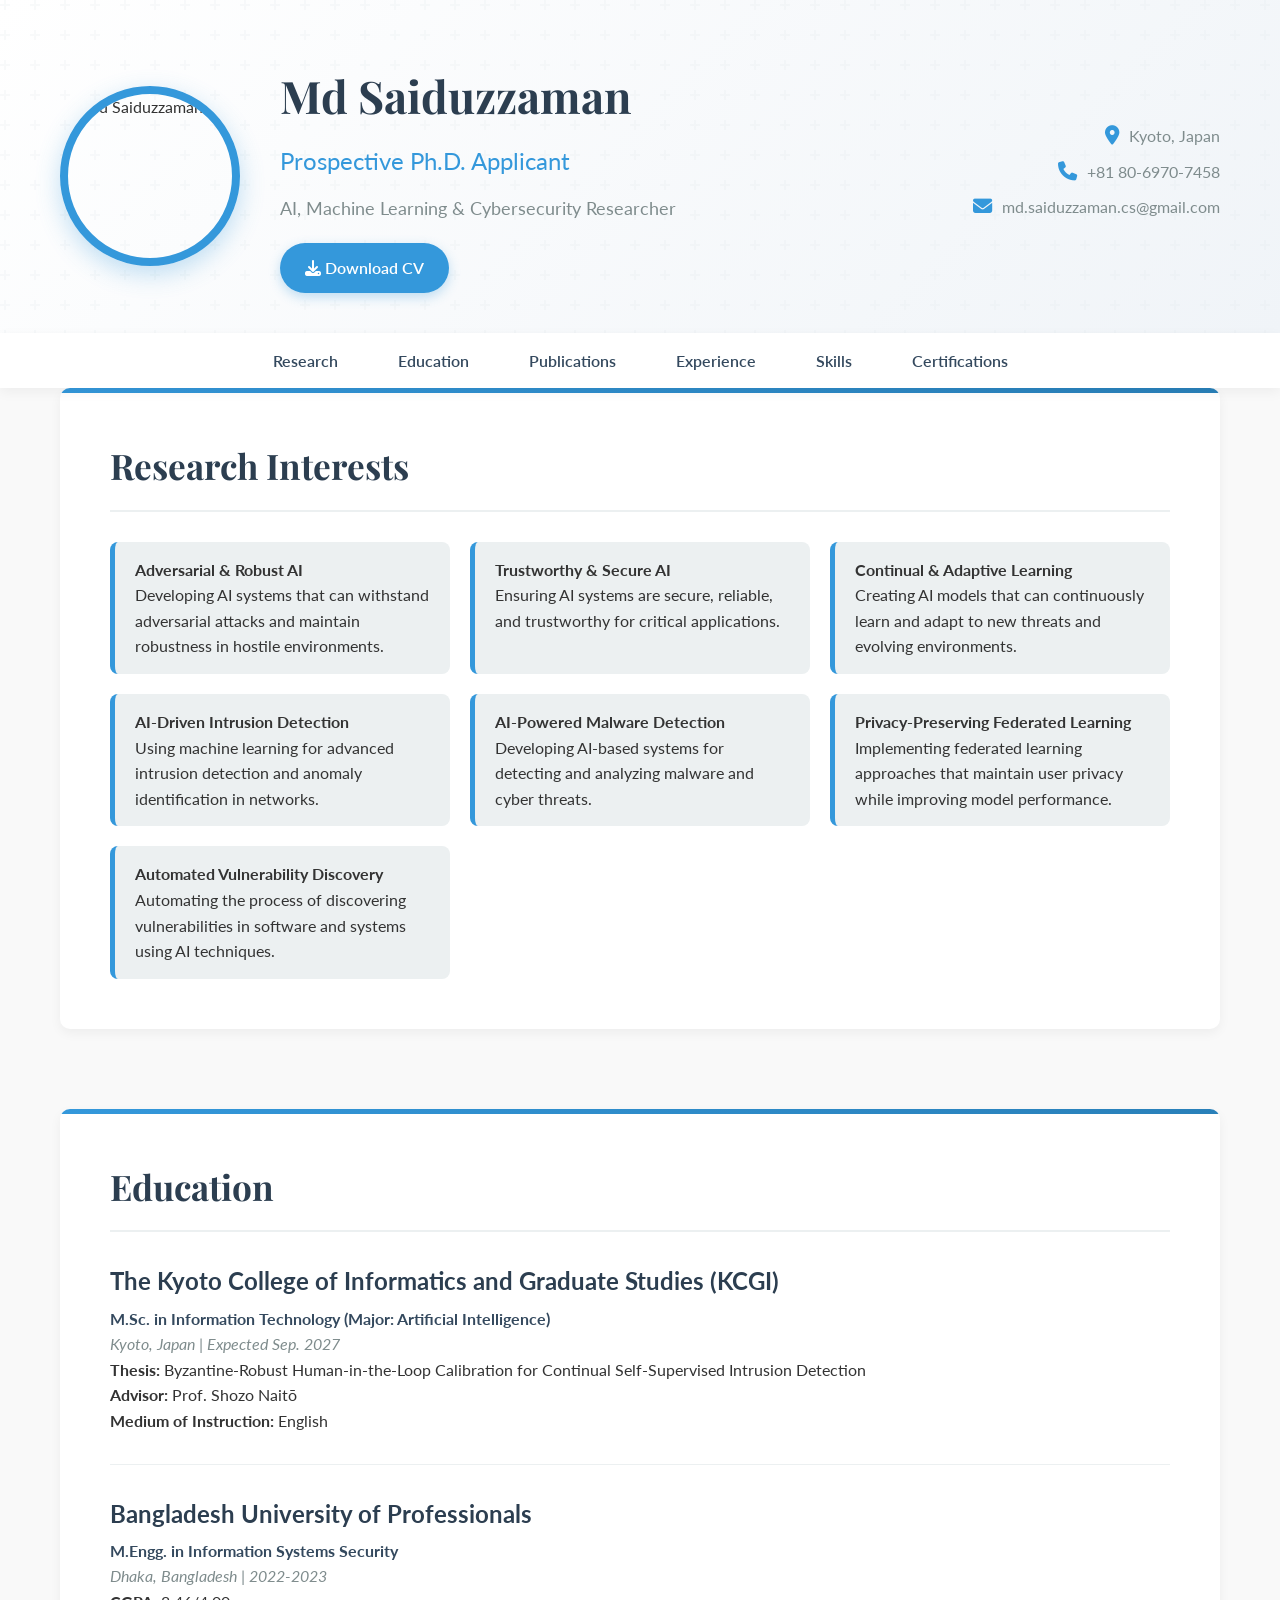
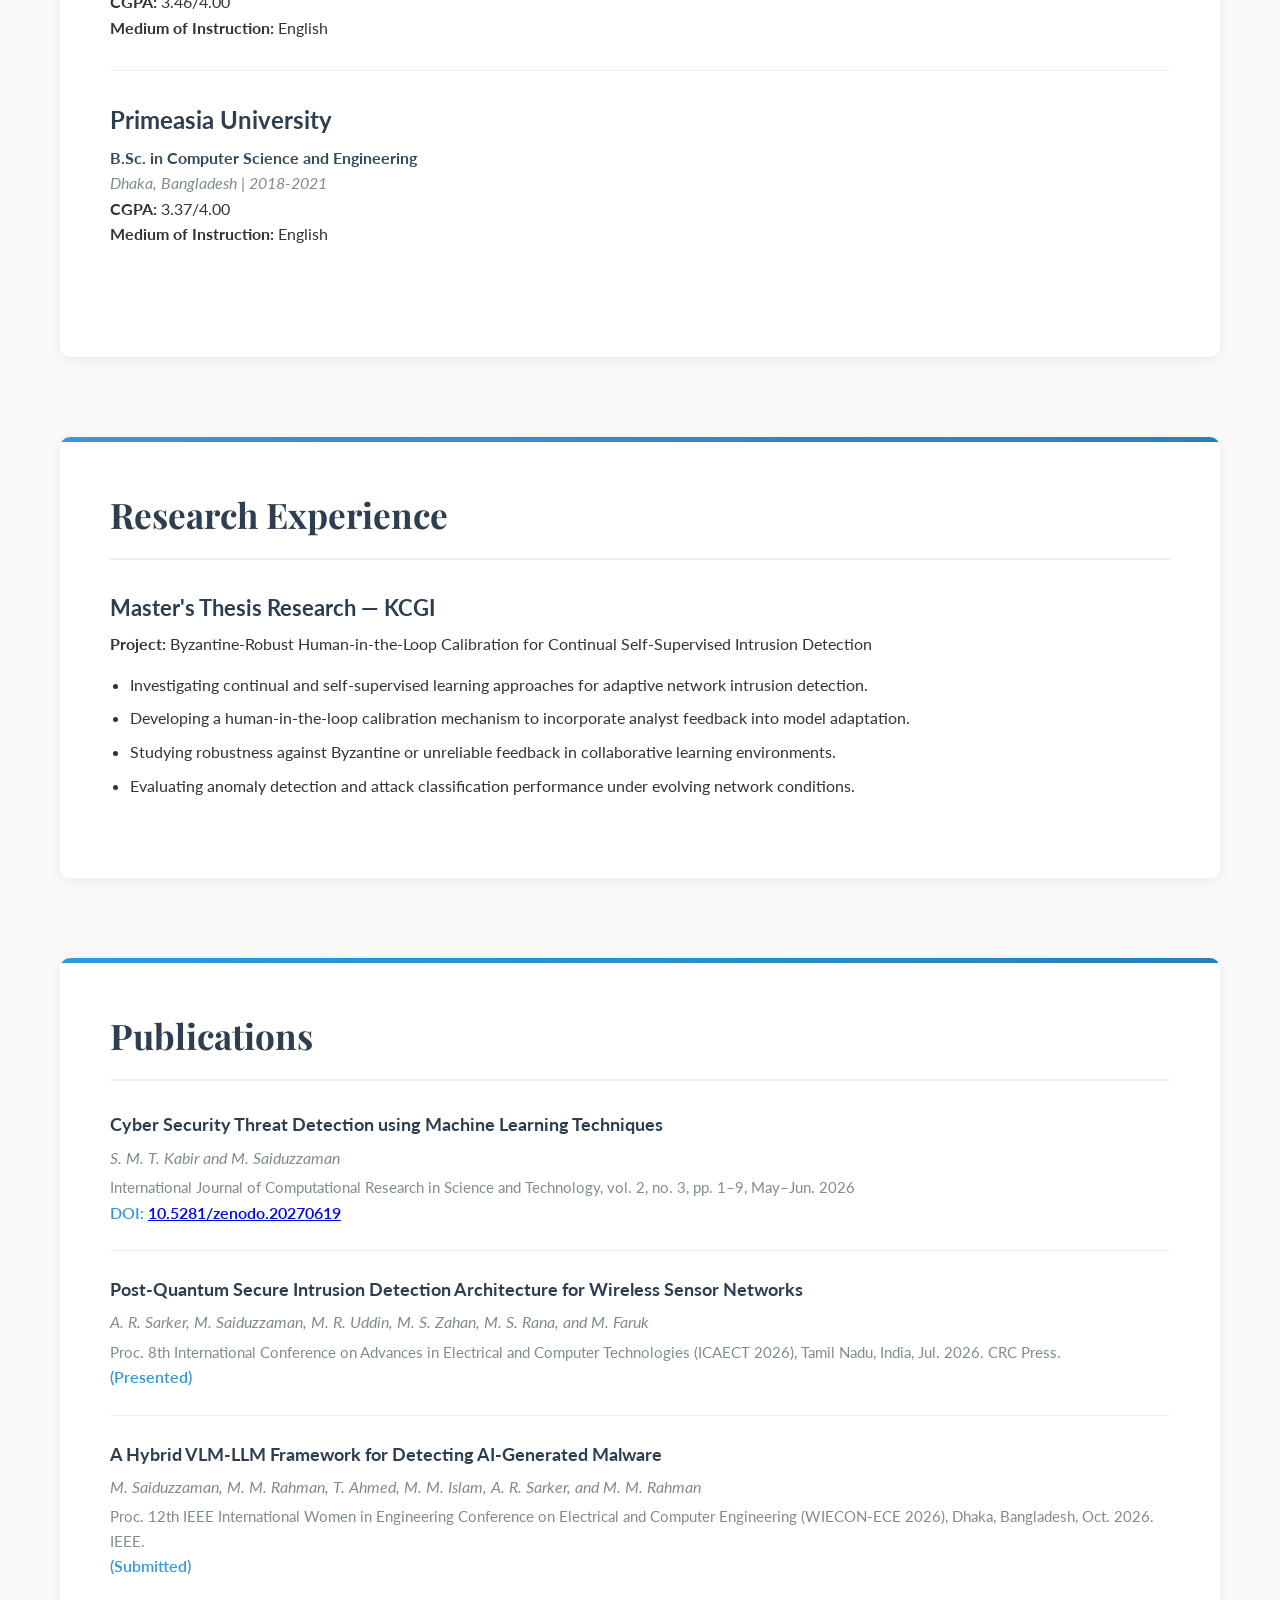
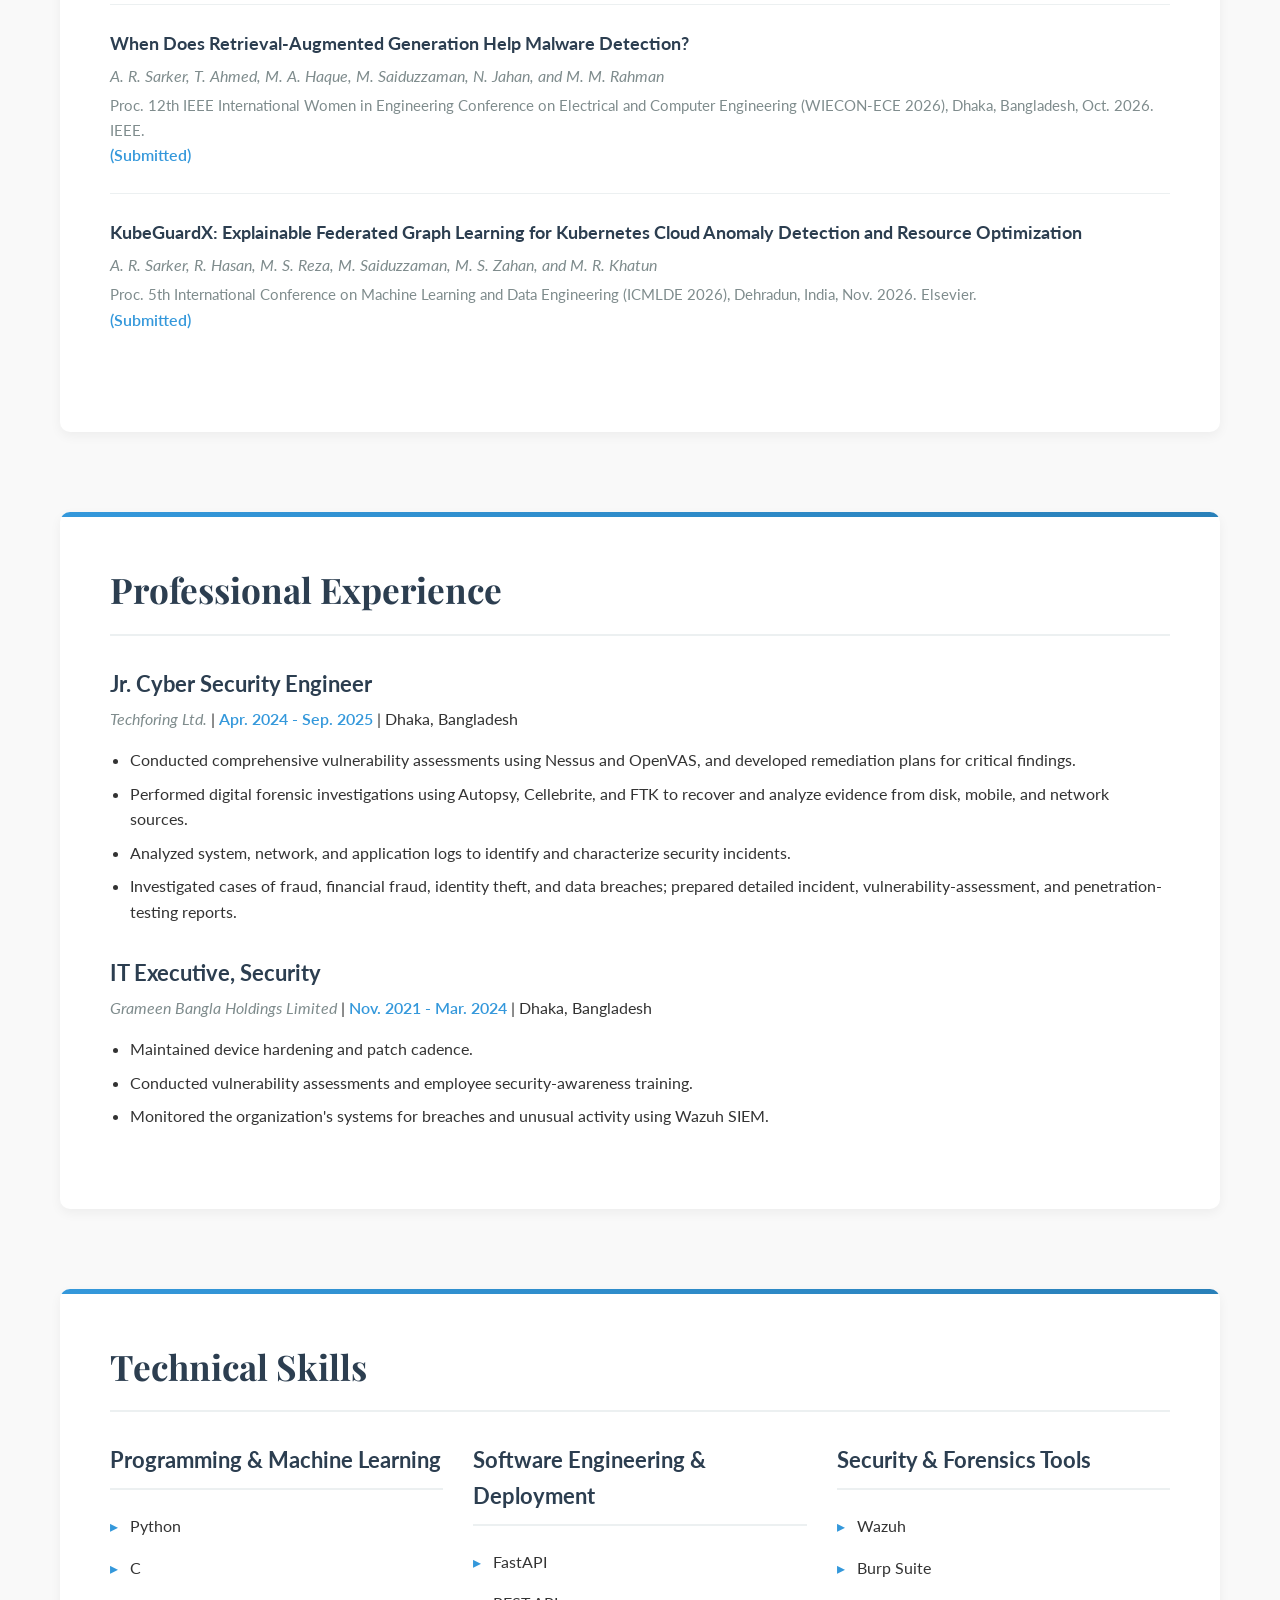
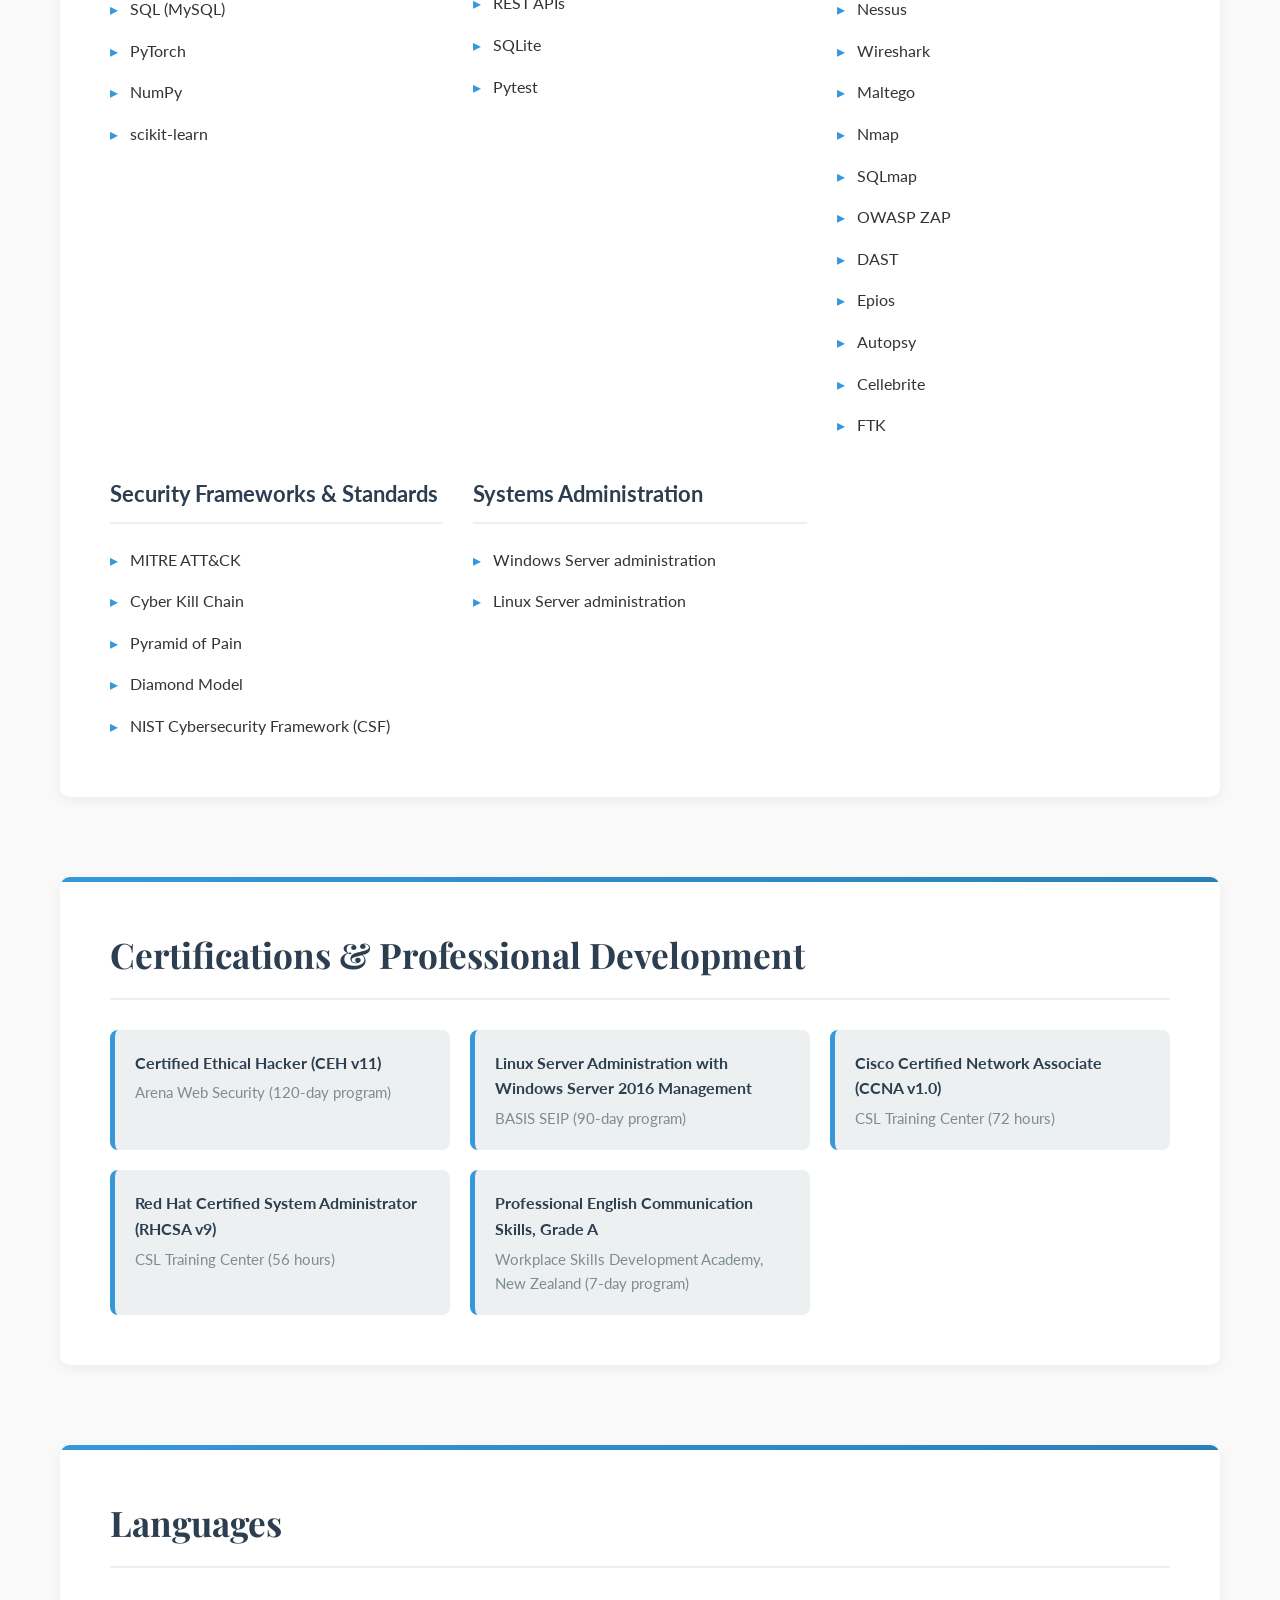
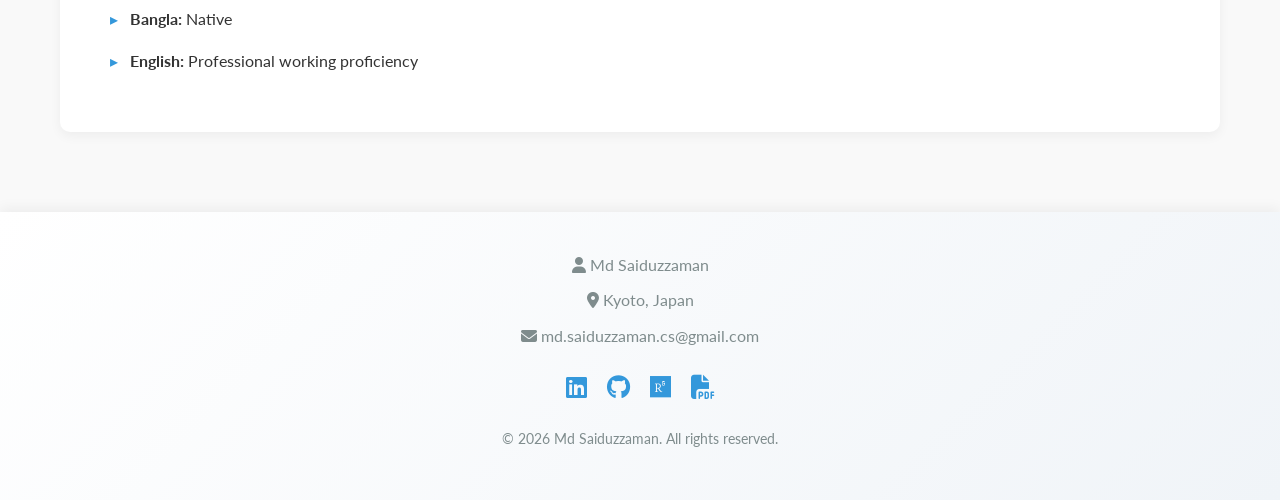
==== phd-seeker-resume-website-preview.html @ 258fe858 "Add files via upload" ====
<!DOCTYPE html>
<html lang="en">
<head>
    <meta charset="UTF-8">
    <meta name="viewport" content="width=device-width, initial-scale=1.0">
    <title>Md Saiduzzaman | PhD Applicant — AI, Machine Learning & Cybersecurity</title>
    <link rel="preconnect" href="https://fonts.googleapis.com">
    <link rel="preconnect" href="https://fonts.gstatic.com" crossorigin>
    <link href="https://fonts.googleapis.com/css2?family=Lato:wght@300;400;700&family=Playfair+Display:wght@400;700&display=swap" rel="stylesheet">
    <style>
        :root {
            --primary-color: #2c3e50;
            --secondary-color: #34495e;
            --accent-color: #3498db;
            --light-color: #ecf0f1;
            --dark-color: #2c3e50;
            --text-color: #333;
            --text-light: #7f8c8d;
            --shadow: 0 4px 12px rgba(0, 0, 0, 0.05);
            --transition: all 0.3s ease;
        }

        * {
            margin: 0;
            padding: 0;
            box-sizing: border-box;
        }

        body {
            font-family: 'Lato', sans-serif;
            background-color: #f9f9f9;
            color: var(--text-color);
            line-height: 1.6;
            overflow-x: hidden;
        }

        .container {
            max-width: 1200px;
            margin: 0 auto;
            padding: 0 20px;
        }

        /* Header */
        header {
            background: linear-gradient(135deg, #ffffff 0%, #f0f4f8 100%);
            padding: 60px 0 40px;
            box-shadow: var(--shadow);
            position: relative;
            overflow: hidden;
        }

        header::before {
            content: '';
            position: absolute;
            top: 0;
            left: 0;
            width: 100%;
            height: 100%;
            background: url("data:image/svg+xml,%3Csvg width='60' height='60' viewBox='0 0 60 60' xmlns='http://www.w3.org/2000/svg'%3E%3Cg fill='none' fill-rule='evenodd'%3E%3Cg fill='%23dfe6e9' fill-opacity='0.4'%3E%3Cpath d='M36 34v-4h-2v4h-4v2h4v4h2v-4h4v-2h-4zm0-30V0h-2v4h-4v2h4v4h2V6h4V4h-4zM6 34v-4H4v4H0v2h4v4h2v-4h4v-2H6zM6 4V0H4v4H0v2h4v4h2V6h4V4H6z'/%3E%3C/g%3E%3C/g%3E%3C/svg%3E");
            opacity: 0.5;
        }

        .header-content {
            display: flex;
            align-items: center;
            justify-content: space-between;
            position: relative;
            z-index: 1;
        }

        .profile-section {
            display: flex;
            align-items: center;
            gap: 40px;
        }

        .profile-img {
            width: 180px;
            height: 180px;
            border-radius: 50%;
            object-fit: cover;
            border: 8px solid var(--accent-color);
            box-shadow: 0 8px 25px rgba(52, 152, 219, 0.3);
            transition: var(--transition);
        }

        .profile-img:hover {
            transform: scale(1.05);
        }

        .intro {
            flex: 1;
        }

        .intro h1 {
            font-family: 'Playfair Display', serif;
            font-size: 2.8rem;
            color: var(--primary-color);
            margin-bottom: 10px;
            font-weight: 700;
        }

        .intro h2 {
            font-size: 1.5rem;
            color: var(--accent-color);
            margin-bottom: 15px;
            font-weight: 400;
        }

        .intro p {
            font-size: 1.1rem;
            color: var(--text-light);
            max-width: 600px;
        }

        .contact-info {
            text-align: right;
            color: var(--text-light);
        }

        .contact-info p {
            margin-bottom: 10px;
            display: flex;
            align-items: center;
            justify-content: flex-end;
            gap: 10px;
        }

        .contact-info i {
            color: var(--accent-color);
            font-size: 1.2rem;
        }

        .btn {
            display: inline-block;
            background: var(--accent-color);
            color: white;
            padding: 12px 25px;
            border-radius: 30px;
            text-decoration: none;
            font-weight: 600;
            margin-top: 20px;
            transition: var(--transition);
            box-shadow: 0 4px 12px rgba(52, 152, 219, 0.3);
            border: none;
            cursor: pointer;
            font-size: 1rem;
        }

        .btn:hover {
            background: #2980b9;
            transform: translateY(-2px);
            box-shadow: 0 6px 15px rgba(52, 152, 219, 0.4);
        }

        /* Navigation */
        nav {
            background-color: white;
            padding: 15px 0;
            box-shadow: var(--shadow);
            position: sticky;
            top: 0;
            z-index: 100;
        }

        nav ul {
            display: flex;
            justify-content: center;
            list-style: none;
            gap: 30px;
        }

        nav ul li a {
            text-decoration: none;
            color: var(--secondary-color);
            font-weight: 600;
            padding: 8px 15px;
            border-radius: 20px;
            transition: var(--transition);
        }

        nav ul li a:hover, nav ul li a.active {
            color: var(--accent-color);
            background-color: rgba(52, 152, 219, 0.1);
        }

        /* Main Content */
        main {
            padding: 60px 0;
        }

        section {
            margin-bottom: 80px;
            background-color: white;
            padding: 50px;
            border-radius: 10px;
            box-shadow: var(--shadow);
            position: relative;
            overflow: hidden;
        }

        section::before {
            content: '';
            position: absolute;
            top: 0;
            left: 0;
            width: 100%;
            height: 5px;
            background: linear-gradient(90deg, var(--accent-color), #2980b9);
        }

        section h2 {
            font-family: 'Playfair Display', serif;
            font-size: 2.2rem;
            color: var(--primary-color);
            margin-bottom: 30px;
            padding-bottom: 15px;
            border-bottom: 2px solid var(--light-color);
        }

        /* Research Interests */
        .interests {
            display: grid;
            grid-template-columns: repeat(auto-fit, minmax(300px, 1fr));
            gap: 20px;
        }

        .interest-item {
            background-color: var(--light-color);
            padding: 15px 20px;
            border-radius: 8px;
            border-left: 5px solid var(--accent-color);
            transition: var(--transition);
        }

        .interest-item:hover {
            background-color: rgba(52, 152, 219, 0.1);
            transform: translateX(5px);
        }

        /* Education */
        .education-item {
            margin-bottom: 30px;
            padding-bottom: 30px;
            border-bottom: 1px solid var(--light-color);
        }

        .education-item:last-child {
            border-bottom: none;
        }

        .education-item h3 {
            font-size: 1.5rem;
            color: var(--primary-color);
            margin-bottom: 5px;
        }

        .education-item .degree {
            font-weight: 700;
            color: var(--secondary-color);
        }

        .education-item .institution {
            font-style: italic;
            color: var(--text-light);
        }

        .education-item .duration {
            color: var(--accent-color);
            font-weight: 600;
        }

        /* Experience */
        .experience-item {
            margin-bottom: 30px;
        }

        .experience-item h3 {
            font-size: 1.4rem;
            color: var(--primary-color);
            margin-bottom: 5px;
        }

        .experience-item .role {
            font-weight: 700;
        }

        .experience-item .company {
            font-style: italic;
            color: var(--text-light);
        }

        .experience-item .duration {
            color: var(--accent-color);
            font-weight: 600;
        }

        .experience-item ul {
            margin-top: 15px;
            padding-left: 20px;
        }

        .experience-item li {
            margin-bottom: 8px;
        }

        /* Skills */
        .skills-container {
            display: grid;
            grid-template-columns: repeat(auto-fit, minmax(250px, 1fr));
            gap: 30px;
        }

        .skills-category h3 {
            font-size: 1.4rem;
            color: var(--primary-color);
            margin-bottom: 15px;
            padding-bottom: 10px;
            border-bottom: 2px solid var(--light-color);
        }

        .skills-category ul {
            list-style: none;
        }

        .skills-category li {
            padding: 8px 0;
            position: relative;
            padding-left: 20px;
        }

        .skills-category li::before {
            content: '▸';
            color: var(--accent-color);
            position: absolute;
            left: 0;
        }

        /* Publications */
        .publications-list {
            margin-top: 20px;
        }

        .publication-item {
            margin-bottom: 25px;
            padding-bottom: 25px;
            border-bottom: 1px solid var(--light-color);
        }

        .publication-item:last-child {
            border-bottom: none;
        }

        .publication-item h4 {
            color: var(--primary-color);
            margin-bottom: 5px;
            font-size: 1.1rem;
        }

        .publication-item .authors {
            font-style: italic;
            color: var(--text-light);
            margin-bottom: 5px;
        }

        .publication-item .details {
            font-size: 0.95rem;
            color: var(--text-light);
        }

        .publication-item .doi, .publication-item .status {
            color: var(--accent-color);
            font-weight: 600;
        }

        /* Certifications */
        .certifications-list {
            display: grid;
            grid-template-columns: repeat(auto-fit, minmax(300px, 1fr));
            gap: 20px;
        }

        .certification-item {
            background-color: var(--light-color);
            padding: 20px;
            border-radius: 8px;
            border-left: 5px solid var(--accent-color);
        }

        .certification-item h4 {
            color: var(--primary-color);
            margin-bottom: 5px;
        }

        .certification-item p {
            font-size: 0.95rem;
            color: var(--text-light);
        }

        /* Footer */
        footer {
            background: linear-gradient(135deg, #ffffff 0%, #f0f4f8 100%);
            padding: 40px 0;
            text-align: center;
            box-shadow: 0 -4px 12px rgba(0, 0, 0, 0.05);
        }

        .footer-content p {
            margin-bottom: 10px;
            color: var(--text-light);
        }

        .social-links {
            display: flex;
            justify-content: center;
            gap: 20px;
            margin-top: 20px;
        }

        .social-links a {
            color: var(--accent-color);
            font-size: 1.5rem;
            transition: var(--transition);
        }

        .social-links a:hover {
            color: #2980b9;
            transform: translateY(-3px);
        }

        /* Responsive */
        @media (max-width: 768px) {
            .header-content {
                flex-direction: column;
                text-align: center;
                gap: 30px;
            }

            .profile-section {
                flex-direction: column;
            }

            .intro {
                text-align: center;
            }

            .intro h1 {
                font-size: 2.2rem;
            }

            .contact-info {
                text-align: center;
            }

            nav ul {
                flex-wrap: wrap;
                gap: 15px;
            }

            .interests {
                grid-template-columns: 1fr;
            }

            section {
                padding: 30px;
            }
        }

        /* Animation */
        @keyframes fadeIn {
            from { opacity: 0; transform: translateY(20px); }
            to { opacity: 1; transform: translateY(0); }
        }

        section {
            animation: fadeIn 0.6s ease-out;
        }

        /* Print Styles */
        @media print {
            body {
                background: white;
                color: black;
            }
            header, nav, footer {
                display: none;
            }
            section {
                box-shadow: none;
                border: 1px solid #ddd;
                page-break-inside: avoid;
            }
        }
    </style>
    <link rel="stylesheet" href="https://cdnjs.cloudflare.com/ajax/libs/font-awesome/6.4.0/css/all.min.css">
</head>
<body>
    <header>
        <div class="container">
            <div class="header-content">
                <div class="profile-section">
                    <img src="https://mistralaichatupprodswe.blob.core.windows.net/chat-images/42/bf/2b/42bf2bef-49f0-4547-af4c-8310e66e9fbb/d5a3630b-c5c3-45f7-973d-fc8111b36c7f/b93f9be1-7f88-4fa7-9e77-a63b5bdf28f4?sv=2025-01-05&spr=https&se=2026-09-22T11%3A00%3A57Z&skoid=c9baccad-3639-4379-a088-07b7e349293c&sktid=4fbc1168-2984-4d17-af19-ac5138c2378e&skt=2026-09-22T10%3A00%3A57Z&ske=2026-09-22T11%3A00%3A57Z&sks=b&skv=2025-01-05&sr=b&sp=r&sig=ALBAdajUuRuciBliGGNB%2BuyQkD0UwH5MJ4QZxEFkYKI%3D" alt="Md Saiduzzaman" class="profile-img">
                    <div class="intro">
                        <h1>Md Saiduzzaman</h1>
                        <h2>Prospective Ph.D. Applicant</h2>
                        <p>AI, Machine Learning & Cybersecurity Researcher</p>
                        <a href="https://mistralaichatupprodswe.blob.core.windows.net/chat-documents/42/bf/2b/42bf2bef-49f0-4547-af4c-8310e66e9fbb/d5a3630b-c5c3-45f7-973d-fc8111b36c7f/55641a05-d598-4446-81dc-b35160d8cf50?sv=2025-01-05&spr=https&se=2026-09-22T11%3A00%3A57Z&skoid=c9baccad-3639-4379-a088-07b7e349293c&sktid=4fbc1168-2984-4d17-af19-ac5138c2378e&skt=2026-09-22T10%3A00%3A57Z&ske=2026-09-22T11%3A00%3A57Z&sks=b&skv=2025-01-05&sr=b&sp=r&sig=nFiuhYmO9LJOd7Cy2U3XweZdiOEO3Krfeynaco4YeXs%3D" download class="btn">
                            <i class="fas fa-download"></i> Download CV
                        </a>
                    </div>
                </div>
                <div class="contact-info">
                    <p><i class="fas fa-map-marker-alt"></i> Kyoto, Japan</p>
                    <p><i class="fas fa-phone"></i> +81 80-6970-7458</p>
                    <p><i class="fas fa-envelope"></i> md.saiduzzaman.cs@gmail.com</p>
                </div>
            </div>
        </div>
    </header>

    <nav>
        <div class="container">
            <ul>
                <li><a href="#research" class="active">Research</a></li>
                <li><a href="#education">Education</a></li>
                <li><a href="#publications">Publications</a></li>
                <li><a href="#experience">Experience</a></li>
                <li><a href="#skills">Skills</a></li>
                <li><a href="#certifications">Certifications</a></li>
            </ul>
        </div>
    </nav>

    <main class="container">
        <!-- Research Interests -->
        <section id="research">
            <h2>Research Interests</h2>
            <div class="interests">
                <div class="interest-item">
                    <h4>Adversarial & Robust AI</h4>
                    <p>Developing AI systems that can withstand adversarial attacks and maintain robustness in hostile environments.</p>
                </div>
                <div class="interest-item">
                    <h4>Trustworthy & Secure AI</h4>
                    <p>Ensuring AI systems are secure, reliable, and trustworthy for critical applications.</p>
                </div>
                <div class="interest-item">
                    <h4>Continual & Adaptive Learning</h4>
                    <p>Creating AI models that can continuously learn and adapt to new threats and evolving environments.</p>
                </div>
                <div class="interest-item">
                    <h4>AI-Driven Intrusion Detection</h4>
                    <p>Using machine learning for advanced intrusion detection and anomaly identification in networks.</p>
                </div>
                <div class="interest-item">
                    <h4>AI-Powered Malware Detection</h4>
                    <p>Developing AI-based systems for detecting and analyzing malware and cyber threats.</p>
                </div>
                <div class="interest-item">
                    <h4>Privacy-Preserving Federated Learning</h4>
                    <p>Implementing federated learning approaches that maintain user privacy while improving model performance.</p>
                </div>
                <div class="interest-item">
                    <h4>Automated Vulnerability Discovery</h4>
                    <p>Automating the process of discovering vulnerabilities in software and systems using AI techniques.</p>
                </div>
            </div>
        </section>

        <!-- Education -->
        <section id="education">
            <h2>Education</h2>
            <div class="education-item">
                <h3>The Kyoto College of Informatics and Graduate Studies (KCGI)</h3>
                <p class="degree">M.Sc. in Information Technology (Major: Artificial Intelligence)</p>
                <p class="institution">Kyoto, Japan | Expected Sep. 2027</p>
                <p><strong>Thesis:</strong> Byzantine-Robust Human-in-the-Loop Calibration for Continual Self-Supervised Intrusion Detection</p>
                <p><strong>Advisor:</strong> Prof. Shozo Naitō</p>
                <p><strong>Medium of Instruction:</strong> English</p>
            </div>

            <div class="education-item">
                <h3>Bangladesh University of Professionals</h3>
                <p class="degree">M.Engg. in Information Systems Security</p>
                <p class="institution">Dhaka, Bangladesh | 2022-2023</p>
                <p><strong>CGPA:</strong> 3.46/4.00</p>
                <p><strong>Medium of Instruction:</strong> English</p>
            </div>

            <div class="education-item">
                <h3>Primeasia University</h3>
                <p class="degree">B.Sc. in Computer Science and Engineering</p>
                <p class="institution">Dhaka, Bangladesh | 2018-2021</p>
                <p><strong>CGPA:</strong> 3.37/4.00</p>
                <p><strong>Medium of Instruction:</strong> English</p>
            </div>
        </section>

        <!-- Research Experience -->
        <section id="research-exp">
            <h2>Research Experience</h2>
            <div class="experience-item">
                <h3>Master's Thesis Research — KCGI</h3>
                <p><strong>Project:</strong> Byzantine-Robust Human-in-the-Loop Calibration for Continual Self-Supervised Intrusion Detection</p>
                <ul>
                    <li>Investigating continual and self-supervised learning approaches for adaptive network intrusion detection.</li>
                    <li>Developing a human-in-the-loop calibration mechanism to incorporate analyst feedback into model adaptation.</li>
                    <li>Studying robustness against Byzantine or unreliable feedback in collaborative learning environments.</li>
                    <li>Evaluating anomaly detection and attack classification performance under evolving network conditions.</li>
                </ul>
            </div>
        </section>

        <!-- Publications -->
        <section id="publications">
            <h2>Publications</h2>
            <div class="publications-list">
                <div class="publication-item">
                    <h4>Cyber Security Threat Detection using Machine Learning Techniques</h4>
                    <p class="authors">S. M. T. Kabir and M. Saiduzzaman</p>
                    <p class="details">International Journal of Computational Research in Science and Technology, vol. 2, no. 3, pp. 1–9, May–Jun. 2026</p>
                    <p class="doi">DOI: <a href="https://doi.org/10.5281/zenodo.20270619" target="_blank">10.5281/zenodo.20270619</a></p>
                </div>

                <div class="publication-item">
                    <h4>Post-Quantum Secure Intrusion Detection Architecture for Wireless Sensor Networks</h4>
                    <p class="authors">A. R. Sarker, M. Saiduzzaman, M. R. Uddin, M. S. Zahan, M. S. Rana, and M. Faruk</p>
                    <p class="details">Proc. 8th International Conference on Advances in Electrical and Computer Technologies (ICAECT 2026), Tamil Nadu, India, Jul. 2026. CRC Press.</p>
                    <p class="status">(Presented)</p>
                </div>

                <div class="publication-item">
                    <h4>A Hybrid VLM-LLM Framework for Detecting AI-Generated Malware</h4>
                    <p class="authors">M. Saiduzzaman, M. M. Rahman, T. Ahmed, M. M. Islam, A. R. Sarker, and M. M. Rahman</p>
                    <p class="details">Proc. 12th IEEE International Women in Engineering Conference on Electrical and Computer Engineering (WIECON-ECE 2026), Dhaka, Bangladesh, Oct. 2026. IEEE.</p>
                    <p class="status">(Submitted)</p>
                </div>

                <div class="publication-item">
                    <h4>When Does Retrieval-Augmented Generation Help Malware Detection?</h4>
                    <p class="authors">A. R. Sarker, T. Ahmed, M. A. Haque, M. Saiduzzaman, N. Jahan, and M. M. Rahman</p>
                    <p class="details">Proc. 12th IEEE International Women in Engineering Conference on Electrical and Computer Engineering (WIECON-ECE 2026), Dhaka, Bangladesh, Oct. 2026. IEEE.</p>
                    <p class="status">(Submitted)</p>
                </div>

                <div class="publication-item">
                    <h4>KubeGuardX: Explainable Federated Graph Learning for Kubernetes Cloud Anomaly Detection and Resource Optimization</h4>
                    <p class="authors">A. R. Sarker, R. Hasan, M. S. Reza, M. Saiduzzaman, M. S. Zahan, and M. R. Khatun</p>
                    <p class="details">Proc. 5th International Conference on Machine Learning and Data Engineering (ICMLDE 2026), Dehradun, India, Nov. 2026. Elsevier.</p>
                    <p class="status">(Submitted)</p>
                </div>
            </div>
        </section>

        <!-- Professional Experience -->
        <section id="experience">
            <h2>Professional Experience</h2>
            <div class="experience-item">
                <h3>Jr. Cyber Security Engineer</h3>
                <p><span class="company">Techforing Ltd.</span> | <span class="duration">Apr. 2024 - Sep. 2025</span> | Dhaka, Bangladesh</p>
                <ul>
                    <li>Conducted comprehensive vulnerability assessments using Nessus and OpenVAS, and developed remediation plans for critical findings.</li>
                    <li>Performed digital forensic investigations using Autopsy, Cellebrite, and FTK to recover and analyze evidence from disk, mobile, and network sources.</li>
                    <li>Analyzed system, network, and application logs to identify and characterize security incidents.</li>
                    <li>Investigated cases of fraud, financial fraud, identity theft, and data breaches; prepared detailed incident, vulnerability-assessment, and penetration-testing reports.</li>
                </ul>
            </div>

            <div class="experience-item">
                <h3>IT Executive, Security</h3>
                <p><span class="company">Grameen Bangla Holdings Limited</span> | <span class="duration">Nov. 2021 - Mar. 2024</span> | Dhaka, Bangladesh</p>
                <ul>
                    <li>Maintained device hardening and patch cadence.</li>
                    <li>Conducted vulnerability assessments and employee security-awareness training.</li>
                    <li>Monitored the organization's systems for breaches and unusual activity using Wazuh SIEM.</li>
                </ul>
            </div>
        </section>

        <!-- Technical Skills -->
        <section id="skills">
            <h2>Technical Skills</h2>
            <div class="skills-container">
                <div class="skills-category">
                    <h3>Programming & Machine Learning</h3>
                    <ul>
                        <li>Python</li>
                        <li>C</li>
                        <li>SQL (MySQL)</li>
                        <li>PyTorch</li>
                        <li>NumPy</li>
                        <li>scikit-learn</li>
                    </ul>
                </div>
                <div class="skills-category">
                    <h3>Software Engineering & Deployment</h3>
                    <ul>
                        <li>FastAPI</li>
                        <li>REST APIs</li>
                        <li>SQLite</li>
                        <li>Pytest</li>
                    </ul>
                </div>
                <div class="skills-category">
                    <h3>Security & Forensics Tools</h3>
                    <ul>
                        <li>Wazuh</li>
                        <li>Burp Suite</li>
                        <li>Nessus</li>
                        <li>Wireshark</li>
                        <li>Maltego</li>
                        <li>Nmap</li>
                        <li>SQLmap</li>
                        <li>OWASP ZAP</li>
                        <li>DAST</li>
                        <li>Epios</li>
                        <li>Autopsy</li>
                        <li>Cellebrite</li>
                        <li>FTK</li>
                    </ul>
                </div>
                <div class="skills-category">
                    <h3>Security Frameworks & Standards</h3>
                    <ul>
                        <li>MITRE ATT&CK</li>
                        <li>Cyber Kill Chain</li>
                        <li>Pyramid of Pain</li>
                        <li>Diamond Model</li>
                        <li>NIST Cybersecurity Framework (CSF)</li>
                    </ul>
                </div>
                <div class="skills-category">
                    <h3>Systems Administration</h3>
                    <ul>
                        <li>Windows Server administration</li>
                        <li>Linux Server administration</li>
                    </ul>
                </div>
            </div>
        </section>

        <!-- Certifications -->
        <section id="certifications">
            <h2>Certifications & Professional Development</h2>
            <div class="certifications-list">
                <div class="certification-item">
                    <h4>Certified Ethical Hacker (CEH v11)</h4>
                    <p>Arena Web Security (120-day program)</p>
                </div>
                <div class="certification-item">
                    <h4>Linux Server Administration with Windows Server 2016 Management</h4>
                    <p>BASIS SEIP (90-day program)</p>
                </div>
                <div class="certification-item">
                    <h4>Cisco Certified Network Associate (CCNA v1.0)</h4>
                    <p>CSL Training Center (72 hours)</p>
                </div>
                <div class="certification-item">
                    <h4>Red Hat Certified System Administrator (RHCSA v9)</h4>
                    <p>CSL Training Center (56 hours)</p>
                </div>
                <div class="certification-item">
                    <h4>Professional English Communication Skills, Grade A</h4>
                    <p>Workplace Skills Development Academy, New Zealand (7-day program)</p>
                </div>
            </div>
        </section>

        <!-- Languages -->
        <section id="languages">
            <h2>Languages</h2>
            <div class="skills-container">
                <div class="skills-category">
                    <ul>
                        <li><strong>Bangla:</strong> Native</li>
                        <li><strong>English:</strong> Professional working proficiency</li>
                    </ul>
                </div>
            </div>
        </section>
    </main>

    <footer>
        <div class="container">
            <div class="footer-content">
                <p><i class="fas fa-user"></i> Md Saiduzzaman</p>
                <p><i class="fas fa-map-marker-alt"></i> Kyoto, Japan</p>
                <p><i class="fas fa-envelope"></i> md.saiduzzaman.cs@gmail.com</p>
                <div class="social-links">
                    <a href="#" target="_blank"><i class="fab fa-linkedin"></i></a>
                    <a href="#" target="_blank"><i class="fab fa-github"></i></a>
                    <a href="#" target="_blank"><i class="fab fa-researchgate"></i></a>
                    <a href="#" target="_blank"><i class="fas fa-file-pdf"></i></a>
                </div>
                <p style="margin-top: 20px; font-size: 0.9rem;">© 2026 Md Saiduzzaman. All rights reserved.</p>
            </div>
        </div>
    </footer>

    <script>
        // Smooth scrolling for navigation links
        document.querySelectorAll('nav a').forEach(anchor => {
            anchor.addEventListener('click', function(e) {
                e.preventDefault();
                const targetId = this.getAttribute('href');
                const targetElement = document.querySelector(targetId);
                
                // Remove active class from all nav links
                document.querySelectorAll('nav a').forEach(link => {
                    link.classList.remove('active');
                });
                
                // Add active class to clicked link
                this.classList.add('active');
                
                // Scroll to target section
                window.scrollTo({
                    top: targetElement.offsetTop - 80,
                    behavior: 'smooth'
                });
            });
        });

        // Update active nav link based on scroll position
        window.addEventListener('scroll', () => {
            const sections = document.querySelectorAll('section');
            const navLinks = document.querySelectorAll('nav a');
            let currentSection = '';

            sections.forEach(section => {
                const sectionTop = section.offsetTop - 100;
                if (window.pageYOffset >= sectionTop) {
                    currentSection = section.getAttribute('id');
                }
            });

            navLinks.forEach(link => {
                link.classList.remove('active');
                if (link.getAttribute('href') === `#${currentSection}`) {
                    link.classList.add('active');
                }
            });
        });

        // Animate sections when they come into view
        const observerOptions = {
            threshold: 0.1,
            rootMargin: '0px 0px -50px 0px'
        };

        const observer = new IntersectionObserver((entries) => {
            entries.forEach(entry => {
                if (entry.isIntersecting) {
                    entry.target.style.opacity = '1';
                    entry.target.style.transform = 'translateY(0)';
                }
            });
        }, observerOptions);

        // Observe all sections
        document.querySelectorAll('section').forEach(section => {
            section.style.opacity = '0';
            section.style.transform = 'translateY(20px)';
            section.style.transition = 'opacity 0.6s ease-out, transform 0.6s ease-out';
            observer.observe(section);
        });

        // Print functionality
        function printCV() {
            window.print();
        }
    </script>
</body>
</html>
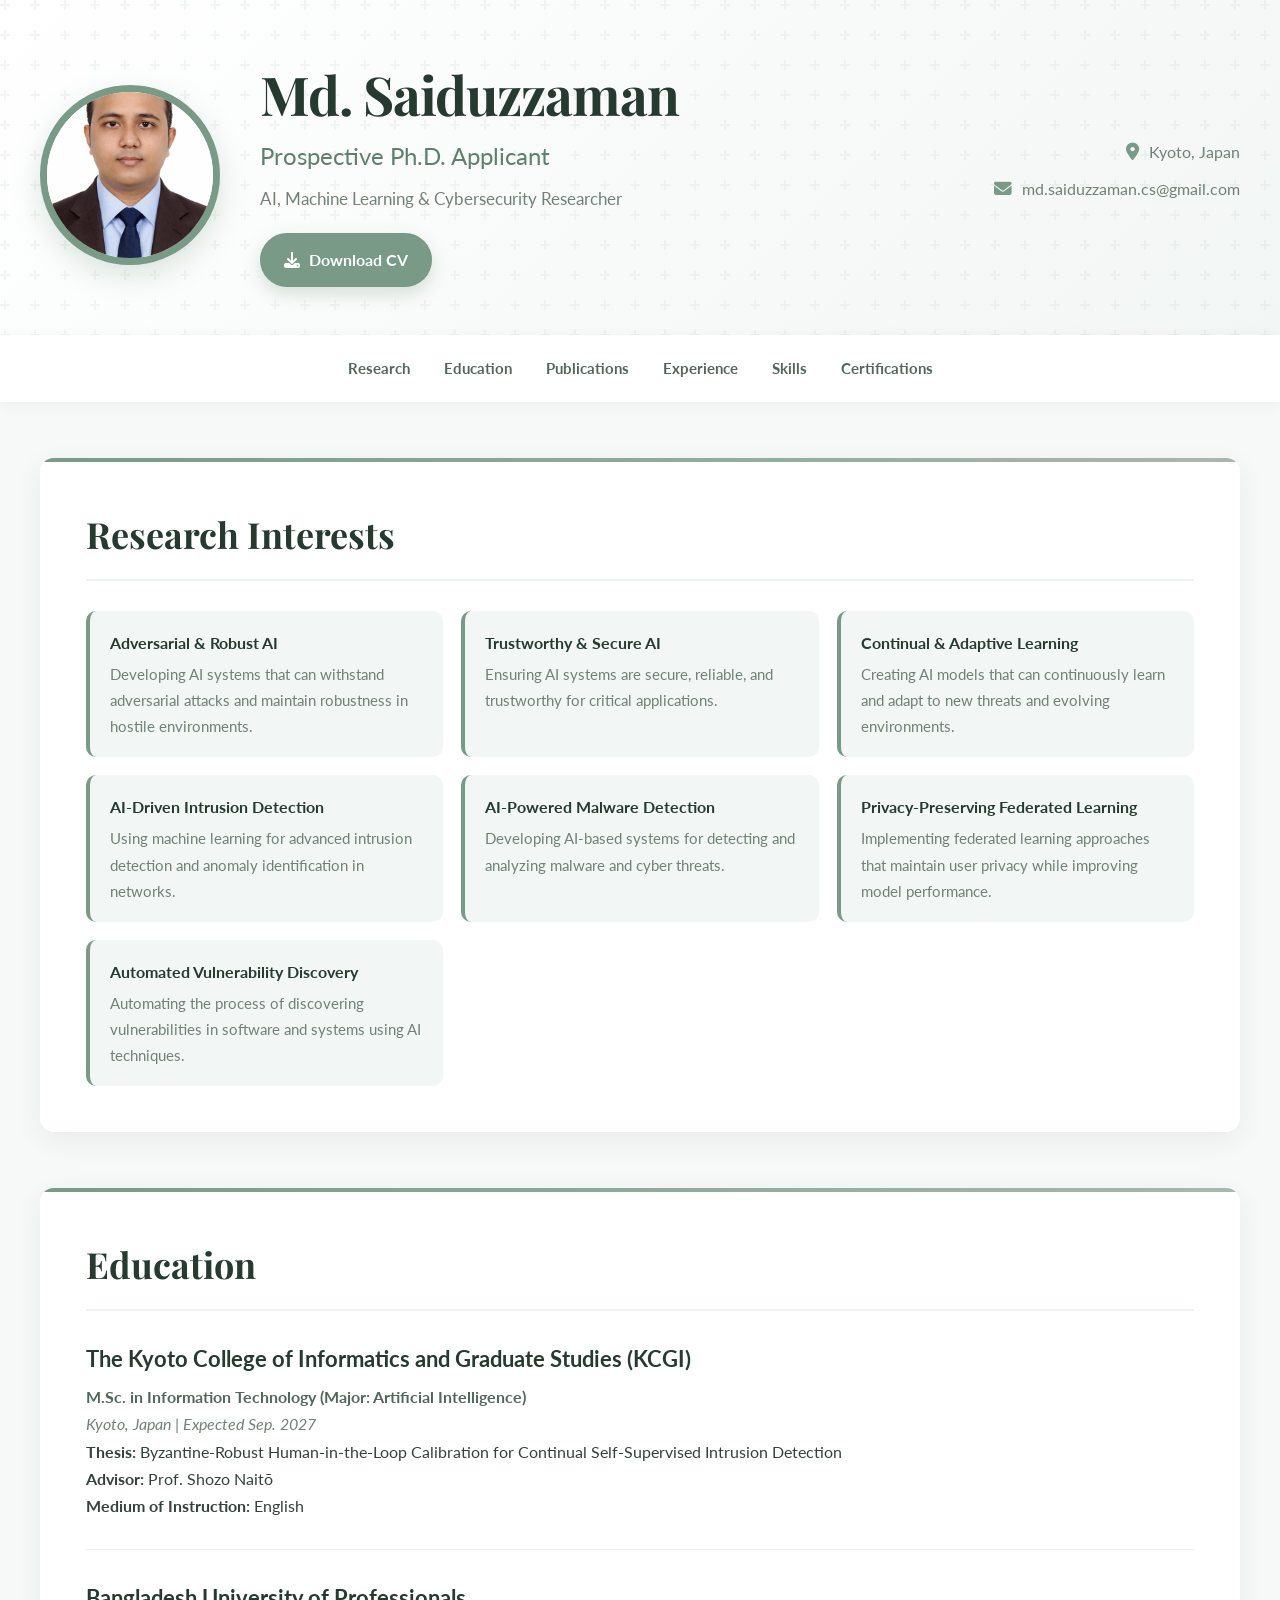
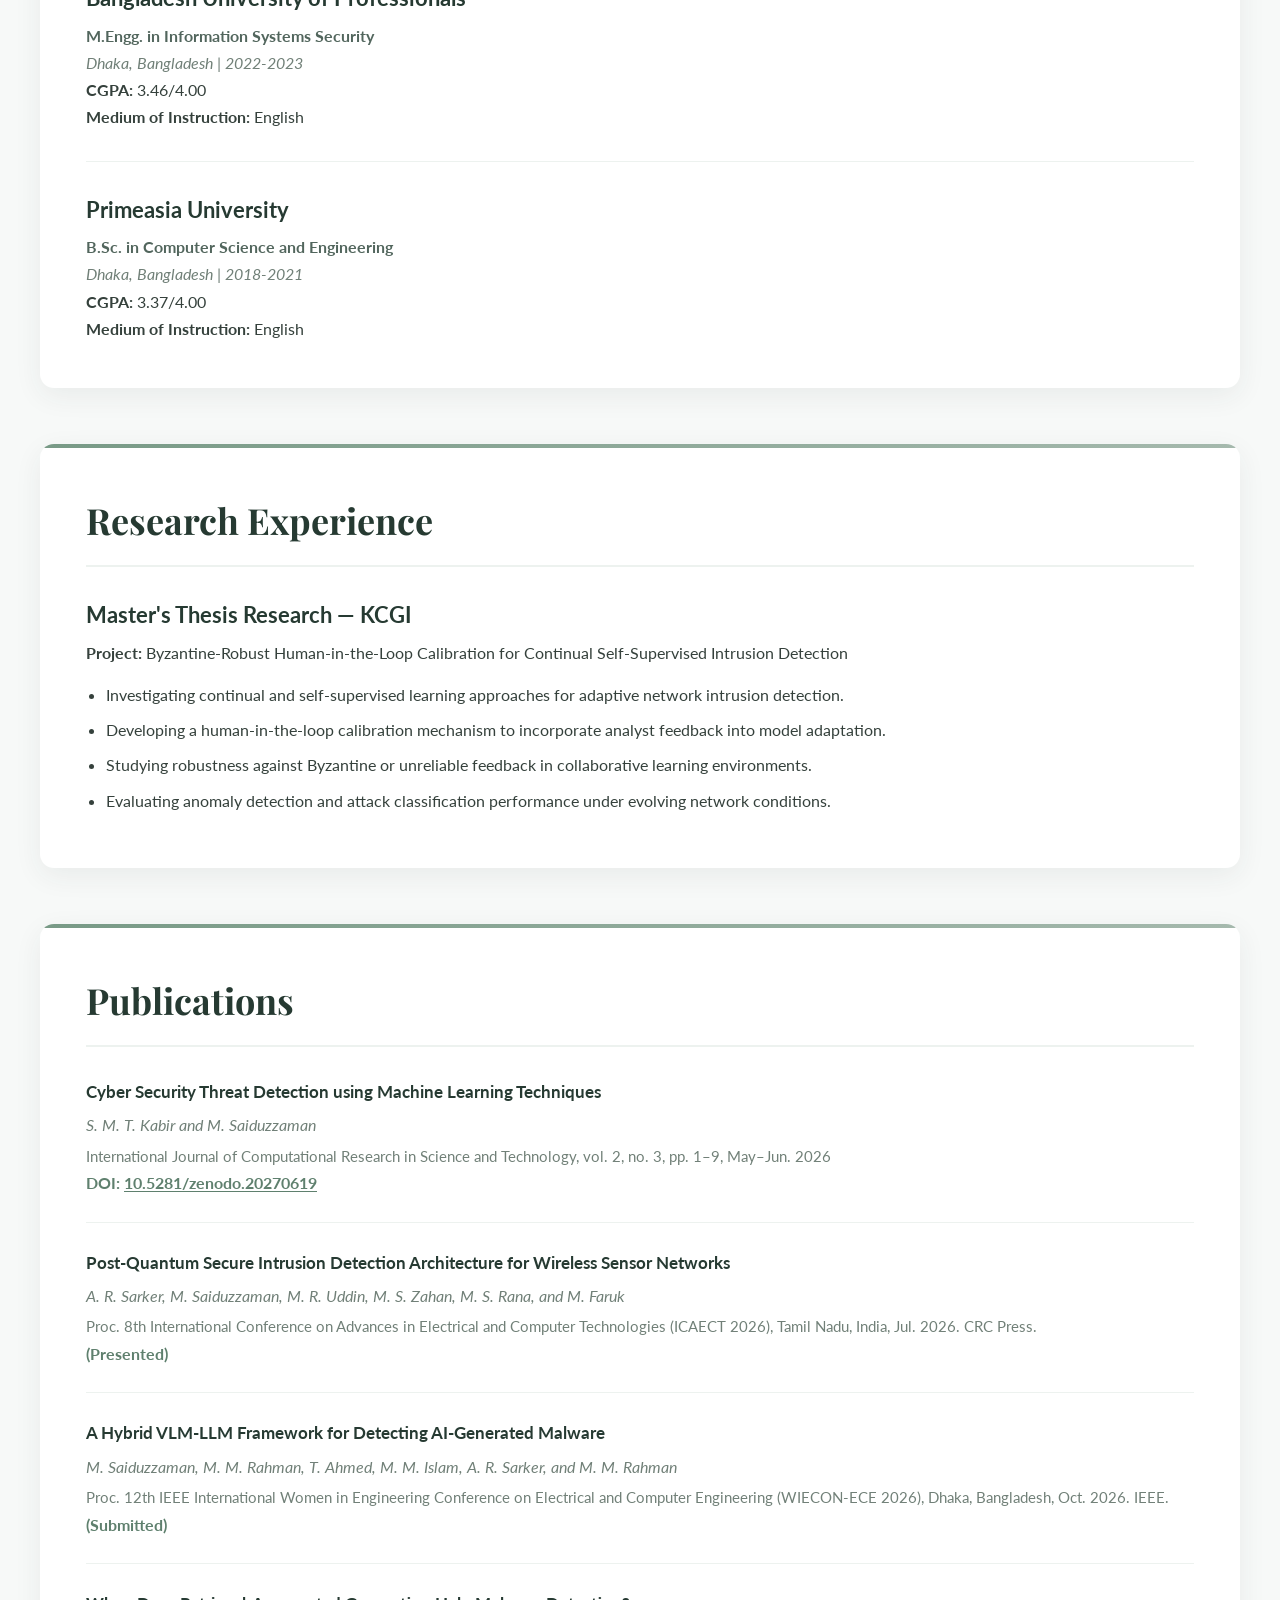
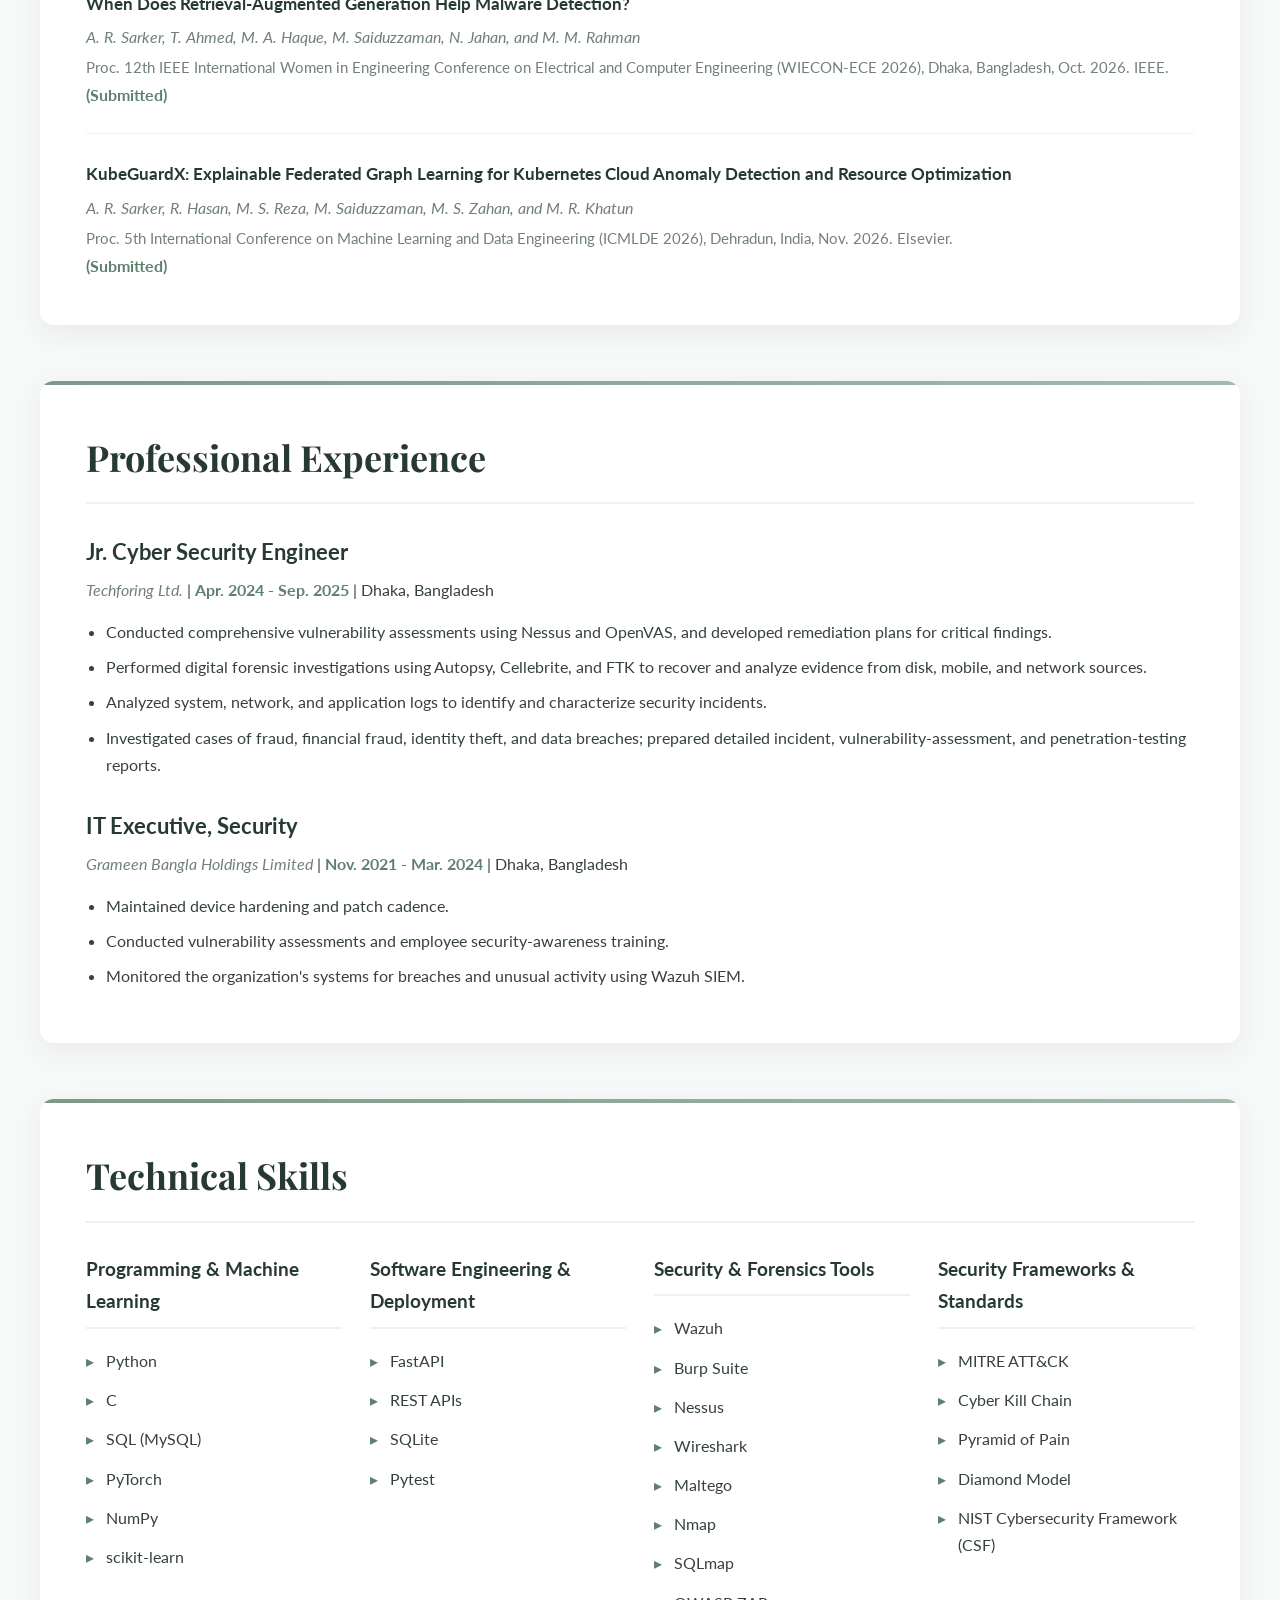
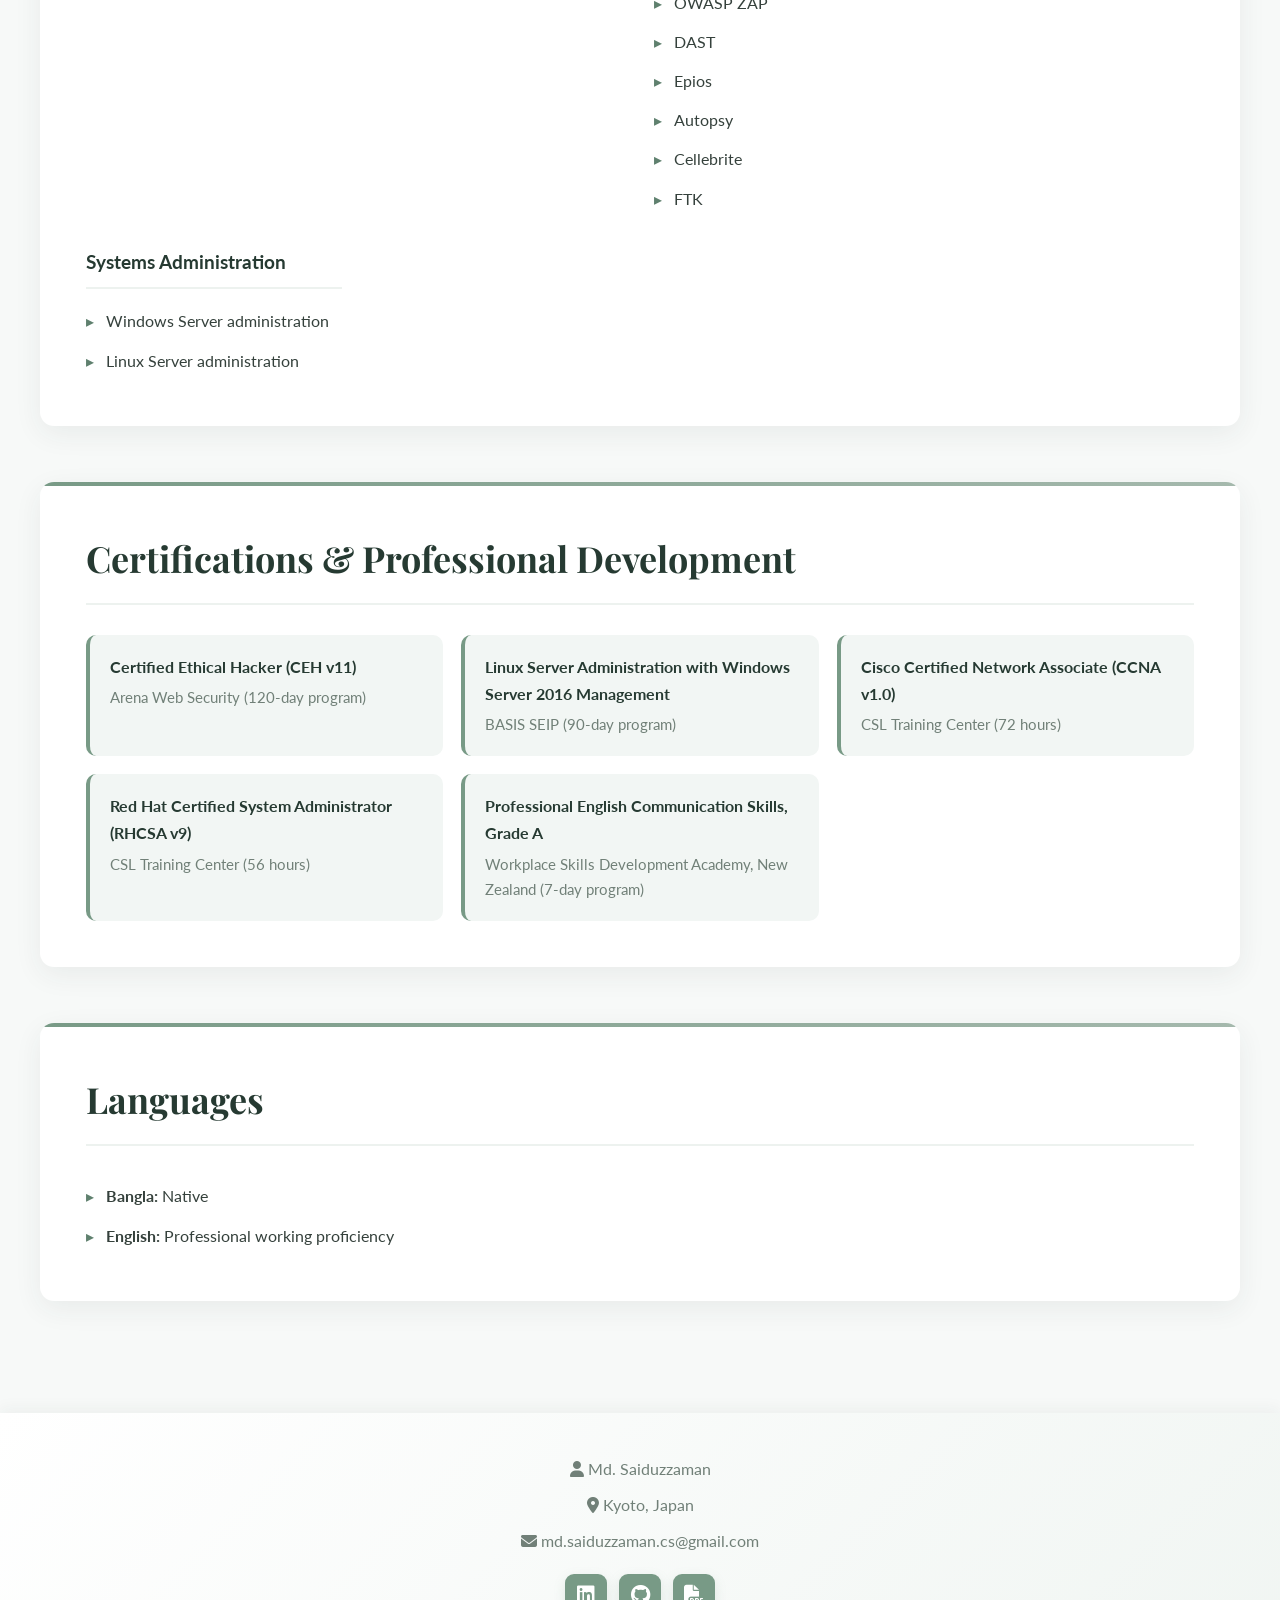
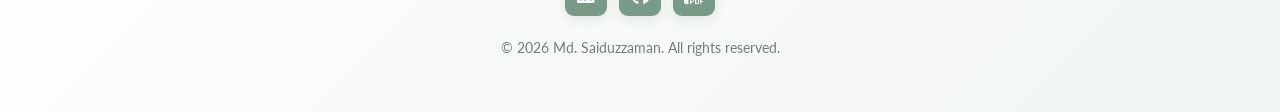
==== commit a5f00eb9: "Add files via upload" ====
--- a/phd-seeker-resume-website-preview.html
+++ b/phd-seeker-resume-website-preview.html
@@ -3,495 +3,11 @@
 <head>
     <meta charset="UTF-8">
     <meta name="viewport" content="width=device-width, initial-scale=1.0">
-    <title>Md Saiduzzaman | PhD Applicant — AI, Machine Learning & Cybersecurity</title>
+    <title>Md. Saiduzzaman | PhD Applicant — AI, Machine Learning & Cybersecurity</title>
     <link rel="preconnect" href="https://fonts.googleapis.com">
     <link rel="preconnect" href="https://fonts.gstatic.com" crossorigin>
     <link href="https://fonts.googleapis.com/css2?family=Lato:wght@300;400;700&family=Playfair+Display:wght@400;700&display=swap" rel="stylesheet">
-    <style>
-        :root {
-            --primary-color: #2c3e50;
-            --secondary-color: #34495e;
-            --accent-color: #3498db;
-            --light-color: #ecf0f1;
-            --dark-color: #2c3e50;
-            --text-color: #333;
-            --text-light: #7f8c8d;
-            --shadow: 0 4px 12px rgba(0, 0, 0, 0.05);
-            --transition: all 0.3s ease;
-        }
-
-        * {
-            margin: 0;
-            padding: 0;
-            box-sizing: border-box;
-        }
-
-        body {
-            font-family: 'Lato', sans-serif;
-            background-color: #f9f9f9;
-            color: var(--text-color);
-            line-height: 1.6;
-            overflow-x: hidden;
-        }
-
-        .container {
-            max-width: 1200px;
-            margin: 0 auto;
-            padding: 0 20px;
-        }
-
-        /* Header */
-        header {
-            background: linear-gradient(135deg, #ffffff 0%, #f0f4f8 100%);
-            padding: 60px 0 40px;
-            box-shadow: var(--shadow);
-            position: relative;
-            overflow: hidden;
-        }
-
-        header::before {
-            content: '';
-            position: absolute;
-            top: 0;
-            left: 0;
-            width: 100%;
-            height: 100%;
-            background: url("data:image/svg+xml,%3Csvg width='60' height='60' viewBox='0 0 60 60' xmlns='http://www.w3.org/2000/svg'%3E%3Cg fill='none' fill-rule='evenodd'%3E%3Cg fill='%23dfe6e9' fill-opacity='0.4'%3E%3Cpath d='M36 34v-4h-2v4h-4v2h4v4h2v-4h4v-2h-4zm0-30V0h-2v4h-4v2h4v4h2V6h4V4h-4zM6 34v-4H4v4H0v2h4v4h2v-4h4v-2H6zM6 4V0H4v4H0v2h4v4h2V6h4V4H6z'/%3E%3C/g%3E%3C/g%3E%3C/svg%3E");
-            opacity: 0.5;
-        }
-
-        .header-content {
-            display: flex;
-            align-items: center;
-            justify-content: space-between;
-            position: relative;
-            z-index: 1;
-        }
-
-        .profile-section {
-            display: flex;
-            align-items: center;
-            gap: 40px;
-        }
-
-        .profile-img {
-            width: 180px;
-            height: 180px;
-            border-radius: 50%;
-            object-fit: cover;
-            border: 8px solid var(--accent-color);
-            box-shadow: 0 8px 25px rgba(52, 152, 219, 0.3);
-            transition: var(--transition);
-        }
-
-        .profile-img:hover {
-            transform: scale(1.05);
-        }
-
-        .intro {
-            flex: 1;
-        }
-
-        .intro h1 {
-            font-family: 'Playfair Display', serif;
-            font-size: 2.8rem;
-            color: var(--primary-color);
-            margin-bottom: 10px;
-            font-weight: 700;
-        }
-
-        .intro h2 {
-            font-size: 1.5rem;
-            color: var(--accent-color);
-            margin-bottom: 15px;
-            font-weight: 400;
-        }
-
-        .intro p {
-            font-size: 1.1rem;
-            color: var(--text-light);
-            max-width: 600px;
-        }
-
-        .contact-info {
-            text-align: right;
-            color: var(--text-light);
-        }
-
-        .contact-info p {
-            margin-bottom: 10px;
-            display: flex;
-            align-items: center;
-            justify-content: flex-end;
-            gap: 10px;
-        }
-
-        .contact-info i {
-            color: var(--accent-color);
-            font-size: 1.2rem;
-        }
-
-        .btn {
-            display: inline-block;
-            background: var(--accent-color);
-            color: white;
-            padding: 12px 25px;
-            border-radius: 30px;
-            text-decoration: none;
-            font-weight: 600;
-            margin-top: 20px;
-            transition: var(--transition);
-            box-shadow: 0 4px 12px rgba(52, 152, 219, 0.3);
-            border: none;
-            cursor: pointer;
-            font-size: 1rem;
-        }
-
-        .btn:hover {
-            background: #2980b9;
-            transform: translateY(-2px);
-            box-shadow: 0 6px 15px rgba(52, 152, 219, 0.4);
-        }
-
-        /* Navigation */
-        nav {
-            background-color: white;
-            padding: 15px 0;
-            box-shadow: var(--shadow);
-            position: sticky;
-            top: 0;
-            z-index: 100;
-        }
-
-        nav ul {
-            display: flex;
-            justify-content: center;
-            list-style: none;
-            gap: 30px;
-        }
-
-        nav ul li a {
-            text-decoration: none;
-            color: var(--secondary-color);
-            font-weight: 600;
-            padding: 8px 15px;
-            border-radius: 20px;
-            transition: var(--transition);
-        }
-
-        nav ul li a:hover, nav ul li a.active {
-            color: var(--accent-color);
-            background-color: rgba(52, 152, 219, 0.1);
-        }
-
-        /* Main Content */
-        main {
-            padding: 60px 0;
-        }
-
-        section {
-            margin-bottom: 80px;
-            background-color: white;
-            padding: 50px;
-            border-radius: 10px;
-            box-shadow: var(--shadow);
-            position: relative;
-            overflow: hidden;
-        }
-
-        section::before {
-            content: '';
-            position: absolute;
-            top: 0;
-            left: 0;
-            width: 100%;
-            height: 5px;
-            background: linear-gradient(90deg, var(--accent-color), #2980b9);
-        }
-
-        section h2 {
-            font-family: 'Playfair Display', serif;
-            font-size: 2.2rem;
-            color: var(--primary-color);
-            margin-bottom: 30px;
-            padding-bottom: 15px;
-            border-bottom: 2px solid var(--light-color);
-        }
-
-        /* Research Interests */
-        .interests {
-            display: grid;
-            grid-template-columns: repeat(auto-fit, minmax(300px, 1fr));
-            gap: 20px;
-        }
-
-        .interest-item {
-            background-color: var(--light-color);
-            padding: 15px 20px;
-            border-radius: 8px;
-            border-left: 5px solid var(--accent-color);
-            transition: var(--transition);
-        }
-
-        .interest-item:hover {
-            background-color: rgba(52, 152, 219, 0.1);
-            transform: translateX(5px);
-        }
-
-        /* Education */
-        .education-item {
-            margin-bottom: 30px;
-            padding-bottom: 30px;
-            border-bottom: 1px solid var(--light-color);
-        }
-
-        .education-item:last-child {
-            border-bottom: none;
-        }
-
-        .education-item h3 {
-            font-size: 1.5rem;
-            color: var(--primary-color);
-            margin-bottom: 5px;
-        }
-
-        .education-item .degree {
-            font-weight: 700;
-            color: var(--secondary-color);
-        }
-
-        .education-item .institution {
-            font-style: italic;
-            color: var(--text-light);
-        }
-
-        .education-item .duration {
-            color: var(--accent-color);
-            font-weight: 600;
-        }
-
-        /* Experience */
-        .experience-item {
-            margin-bottom: 30px;
-        }
-
-        .experience-item h3 {
-            font-size: 1.4rem;
-            color: var(--primary-color);
-            margin-bottom: 5px;
-        }
-
-        .experience-item .role {
-            font-weight: 700;
-        }
-
-        .experience-item .company {
-            font-style: italic;
-            color: var(--text-light);
-        }
-
-        .experience-item .duration {
-            color: var(--accent-color);
-            font-weight: 600;
-        }
-
-        .experience-item ul {
-            margin-top: 15px;
-            padding-left: 20px;
-        }
-
-        .experience-item li {
-            margin-bottom: 8px;
-        }
-
-        /* Skills */
-        .skills-container {
-            display: grid;
-            grid-template-columns: repeat(auto-fit, minmax(250px, 1fr));
-            gap: 30px;
-        }
-
-        .skills-category h3 {
-            font-size: 1.4rem;
-            color: var(--primary-color);
-            margin-bottom: 15px;
-            padding-bottom: 10px;
-            border-bottom: 2px solid var(--light-color);
-        }
-
-        .skills-category ul {
-            list-style: none;
-        }
-
-        .skills-category li {
-            padding: 8px 0;
-            position: relative;
-            padding-left: 20px;
-        }
-
-        .skills-category li::before {
-            content: '▸';
-            color: var(--accent-color);
-            position: absolute;
-            left: 0;
-        }
-
-        /* Publications */
-        .publications-list {
-            margin-top: 20px;
-        }
-
-        .publication-item {
-            margin-bottom: 25px;
-            padding-bottom: 25px;
-            border-bottom: 1px solid var(--light-color);
-        }
-
-        .publication-item:last-child {
-            border-bottom: none;
-        }
-
-        .publication-item h4 {
-            color: var(--primary-color);
-            margin-bottom: 5px;
-            font-size: 1.1rem;
-        }
-
-        .publication-item .authors {
-            font-style: italic;
-            color: var(--text-light);
-            margin-bottom: 5px;
-        }
-
-        .publication-item .details {
-            font-size: 0.95rem;
-            color: var(--text-light);
-        }
-
-        .publication-item .doi, .publication-item .status {
-            color: var(--accent-color);
-            font-weight: 600;
-        }
-
-        /* Certifications */
-        .certifications-list {
-            display: grid;
-            grid-template-columns: repeat(auto-fit, minmax(300px, 1fr));
-            gap: 20px;
-        }
-
-        .certification-item {
-            background-color: var(--light-color);
-            padding: 20px;
-            border-radius: 8px;
-            border-left: 5px solid var(--accent-color);
-        }
-
-        .certification-item h4 {
-            color: var(--primary-color);
-            margin-bottom: 5px;
-        }
-
-        .certification-item p {
-            font-size: 0.95rem;
-            color: var(--text-light);
-        }
-
-        /* Footer */
-        footer {
-            background: linear-gradient(135deg, #ffffff 0%, #f0f4f8 100%);
-            padding: 40px 0;
-            text-align: center;
-            box-shadow: 0 -4px 12px rgba(0, 0, 0, 0.05);
-        }
-
-        .footer-content p {
-            margin-bottom: 10px;
-            color: var(--text-light);
-        }
-
-        .social-links {
-            display: flex;
-            justify-content: center;
-            gap: 20px;
-            margin-top: 20px;
-        }
-
-        .social-links a {
-            color: var(--accent-color);
-            font-size: 1.5rem;
-            transition: var(--transition);
-        }
-
-        .social-links a:hover {
-            color: #2980b9;
-            transform: translateY(-3px);
-        }
-
-        /* Responsive */
-        @media (max-width: 768px) {
-            .header-content {
-                flex-direction: column;
-                text-align: center;
-                gap: 30px;
-            }
-
-            .profile-section {
-                flex-direction: column;
-            }
-
-            .intro {
-                text-align: center;
-            }
-
-            .intro h1 {
-                font-size: 2.2rem;
-            }
-
-            .contact-info {
-                text-align: center;
-            }
-
-            nav ul {
-                flex-wrap: wrap;
-                gap: 15px;
-            }
-
-            .interests {
-                grid-template-columns: 1fr;
-            }
-
-            section {
-                padding: 30px;
-            }
-        }
-
-        /* Animation */
-        @keyframes fadeIn {
-            from { opacity: 0; transform: translateY(20px); }
-            to { opacity: 1; transform: translateY(0); }
-        }
-
-        section {
-            animation: fadeIn 0.6s ease-out;
-        }
-
-        /* Print Styles */
-        @media print {
-            body {
-                background: white;
-                color: black;
-            }
-            header, nav, footer {
-                display: none;
-            }
-            section {
-                box-shadow: none;
-                border: 1px solid #ddd;
-                page-break-inside: avoid;
-            }
-        }
-    </style>
+    <link rel="stylesheet" href="styles.css">
     <link rel="stylesheet" href="https://cdnjs.cloudflare.com/ajax/libs/font-awesome/6.4.0/css/all.min.css">
 </head>
 <body>
@@ -499,20 +15,19 @@
         <div class="container">
             <div class="header-content">
                 <div class="profile-section">
-                    <img src="https://mistralaichatupprodswe.blob.core.windows.net/chat-images/42/bf/2b/42bf2bef-49f0-4547-af4c-8310e66e9fbb/d5a3630b-c5c3-45f7-973d-fc8111b36c7f/b93f9be1-7f88-4fa7-9e77-a63b5bdf28f4?sv=2025-01-05&spr=https&se=2026-09-22T11%3A00%3A57Z&skoid=c9baccad-3639-4379-a088-07b7e349293c&sktid=4fbc1168-2984-4d17-af19-ac5138c2378e&skt=2026-09-22T10%3A00%3A57Z&ske=2026-09-22T11%3A00%3A57Z&sks=b&skv=2025-01-05&sr=b&sp=r&sig=ALBAdajUuRuciBliGGNB%2BuyQkD0UwH5MJ4QZxEFkYKI%3D" alt="Md Saiduzzaman" class="profile-img">
+                    <img src="assets/profile.jpg" alt="Md. Saiduzzaman" class="profile-img">
                     <div class="intro">
-                        <h1>Md Saiduzzaman</h1>
+                        <h1>Md. Saiduzzaman</h1>
                         <h2>Prospective Ph.D. Applicant</h2>
                         <p>AI, Machine Learning & Cybersecurity Researcher</p>
-                        <a href="https://mistralaichatupprodswe.blob.core.windows.net/chat-documents/42/bf/2b/42bf2bef-49f0-4547-af4c-8310e66e9fbb/d5a3630b-c5c3-45f7-973d-fc8111b36c7f/55641a05-d598-4446-81dc-b35160d8cf50?sv=2025-01-05&spr=https&se=2026-09-22T11%3A00%3A57Z&skoid=c9baccad-3639-4379-a088-07b7e349293c&sktid=4fbc1168-2984-4d17-af19-ac5138c2378e&skt=2026-09-22T10%3A00%3A57Z&ske=2026-09-22T11%3A00%3A57Z&sks=b&skv=2025-01-05&sr=b&sp=r&sig=nFiuhYmO9LJOd7Cy2U3XweZdiOEO3Krfeynaco4YeXs%3D" download class="btn">
+                        <a href="assets/Resume%20of%20Md%20Saiduzzaman.pdf" download="Resume of Md Saiduzzaman.pdf" class="btn" aria-label="Download Md. Saiduzzaman CV">
                             <i class="fas fa-download"></i> Download CV
                         </a>
                     </div>
                 </div>
                 <div class="contact-info">
                     <p><i class="fas fa-map-marker-alt"></i> Kyoto, Japan</p>
-                    <p><i class="fas fa-phone"></i> +81 80-6970-7458</p>
-                    <p><i class="fas fa-envelope"></i> md.saiduzzaman.cs@gmail.com</p>
+                                        <p><i class="fas fa-envelope"></i> <a href="mailto:md.saiduzzaman.cs@gmail.com">md.saiduzzaman.cs@gmail.com</a></p>
                 </div>
             </div>
         </div>
@@ -783,92 +298,19 @@
     <footer>
         <div class="container">
             <div class="footer-content">
-                <p><i class="fas fa-user"></i> Md Saiduzzaman</p>
+                <p><i class="fas fa-user"></i> Md. Saiduzzaman</p>
                 <p><i class="fas fa-map-marker-alt"></i> Kyoto, Japan</p>
-                <p><i class="fas fa-envelope"></i> md.saiduzzaman.cs@gmail.com</p>
+                <p><i class="fas fa-envelope"></i> <a href="mailto:md.saiduzzaman.cs@gmail.com">md.saiduzzaman.cs@gmail.com</a></p>
                 <div class="social-links">
-                    <a href="#" target="_blank"><i class="fab fa-linkedin"></i></a>
-                    <a href="#" target="_blank"><i class="fab fa-github"></i></a>
-                    <a href="#" target="_blank"><i class="fab fa-researchgate"></i></a>
-                    <a href="#" target="_blank"><i class="fas fa-file-pdf"></i></a>
-                </div>
-                <p style="margin-top: 20px; font-size: 0.9rem;">© 2026 Md Saiduzzaman. All rights reserved.</p>
+                    <a href="https://www.linkedin.com/in/saiduzzamanlisan1337/" target="_blank" rel="noopener noreferrer" aria-label="LinkedIn"><i class="fab fa-linkedin"></i></a>
+                    <a href="https://github.com/SaiduzzamanLisan1337" target="_blank" rel="noopener noreferrer" aria-label="GitHub"><i class="fab fa-github"></i></a>
+                    <a href="assets/Resume%20of%20Md%20Saiduzzaman.pdf" download="Resume of Md Saiduzzaman.pdf" aria-label="Download Resume of Md Saiduzzaman"><i class="fas fa-file-pdf"></i></a>
+                </div>
+                <p style="margin-top: 20px; font-size: 0.9rem;">© 2026 Md. Saiduzzaman. All rights reserved.</p>
             </div>
         </div>
     </footer>
 
-    <script>
-        // Smooth scrolling for navigation links
-        document.querySelectorAll('nav a').forEach(anchor => {
-            anchor.addEventListener('click', function(e) {
-                e.preventDefault();
-                const targetId = this.getAttribute('href');
-                const targetElement = document.querySelector(targetId);
-                
-                // Remove active class from all nav links
-                document.querySelectorAll('nav a').forEach(link => {
-                    link.classList.remove('active');
-                });
-                
-                // Add active class to clicked link
-                this.classList.add('active');
-                
-                // Scroll to target section
-                window.scrollTo({
-                    top: targetElement.offsetTop - 80,
-                    behavior: 'smooth'
-                });
-            });
-        });
-
-        // Update active nav link based on scroll position
-        window.addEventListener('scroll', () => {
-            const sections = document.querySelectorAll('section');
-            const navLinks = document.querySelectorAll('nav a');
-            let currentSection = '';
-
-            sections.forEach(section => {
-                const sectionTop = section.offsetTop - 100;
-                if (window.pageYOffset >= sectionTop) {
-                    currentSection = section.getAttribute('id');
-                }
-            });
-
-            navLinks.forEach(link => {
-                link.classList.remove('active');
-                if (link.getAttribute('href') === `#${currentSection}`) {
-                    link.classList.add('active');
-                }
-            });
-        });
-
-        // Animate sections when they come into view
-        const observerOptions = {
-            threshold: 0.1,
-            rootMargin: '0px 0px -50px 0px'
-        };
-
-        const observer = new IntersectionObserver((entries) => {
-            entries.forEach(entry => {
-                if (entry.isIntersecting) {
-                    entry.target.style.opacity = '1';
-                    entry.target.style.transform = 'translateY(0)';
-                }
-            });
-        }, observerOptions);
-
-        // Observe all sections
-        document.querySelectorAll('section').forEach(section => {
-            section.style.opacity = '0';
-            section.style.transform = 'translateY(20px)';
-            section.style.transition = 'opacity 0.6s ease-out, transform 0.6s ease-out';
-            observer.observe(section);
-        });
-
-        // Print functionality
-        function printCV() {
-            window.print();
-        }
-    </script>
+    <script src="script.js"></script>
 </body>
-</html>+</html>
--- a/styles.css
+++ b/styles.css
@@ -0,0 +1,434 @@
+/* ================================
+   Md. Saiduzzaman — Academic Portfolio
+   Muted Sage Green theme + mobile-first polish
+   ================================ */
+:root {
+    --primary-color: #263a32;
+    --secondary-color: #52665d;
+    --accent-color: #789a86;
+    --accent-dark: #5f806e;
+    --accent-soft: #eaf1ed;
+    --light-color: #edf2ef;
+    --dark-color: #263a32;
+    --text-color: #35413c;
+    --text-light: #718078;
+    --surface: #ffffff;
+    --page: #f7f9f8;
+    --shadow: 0 8px 28px rgba(38, 58, 50, 0.07);
+    --shadow-hover: 0 12px 32px rgba(38, 58, 50, 0.11);
+    --transition: 0.28s ease;
+}
+
+* {
+    margin: 0;
+    padding: 0;
+    box-sizing: border-box;
+}
+
+html {
+    scroll-behavior: smooth;
+    scroll-padding-top: 88px;
+}
+
+body {
+    font-family: 'Lato', sans-serif;
+    background: var(--page);
+    color: var(--text-color);
+    line-height: 1.7;
+    overflow-x: hidden;
+    -webkit-font-smoothing: antialiased;
+    text-rendering: optimizeLegibility;
+}
+
+a {
+    color: var(--accent-dark);
+}
+
+.container {
+    width: min(1200px, calc(100% - 40px));
+    margin: 0 auto;
+}
+
+/* Header */
+header {
+    background: linear-gradient(135deg, #ffffff 0%, #f2f6f4 100%);
+    padding: 64px 0 48px;
+    box-shadow: var(--shadow);
+    position: relative;
+    overflow: hidden;
+}
+
+header::before {
+    content: '';
+    position: absolute;
+    inset: 0;
+    background-image: url("data:image/svg+xml,%3Csvg width='60' height='60' viewBox='0 0 60 60' xmlns='http://www.w3.org/2000/svg'%3E%3Cg fill='none' fill-rule='evenodd'%3E%3Cg fill='%23cbd8d1' fill-opacity='0.34'%3E%3Cpath d='M36 34v-4h-2v4h-4v2h4v4h2v-4h4v-2h-4zm0-30V0h-2v4h-4v2h4v4h2V6h4V4h-4zM6 34v-4H4v4H0v2h4v4h2v-4h4v-2H6zM6 4V0H4v4H0v2h4v4h2V6h4V4H6z'/%3E%3C/g%3E%3C/g%3E%3C/svg%3E");
+    opacity: 0.7;
+    pointer-events: none;
+}
+
+.header-content {
+    display: flex;
+    align-items: center;
+    justify-content: space-between;
+    gap: 48px;
+    position: relative;
+    z-index: 1;
+}
+
+.profile-section {
+    display: flex;
+    align-items: center;
+    gap: 40px;
+    min-width: 0;
+}
+
+.profile-img {
+    width: 180px;
+    height: 180px;
+    flex: 0 0 180px;
+    border-radius: 50%;
+    object-fit: cover;
+    object-position: center;
+    border: 7px solid var(--accent-color);
+    background: #fff;
+    box-shadow: 0 10px 28px rgba(120, 154, 134, 0.25);
+    transition: transform var(--transition), box-shadow var(--transition);
+}
+
+.profile-img:hover {
+    transform: scale(1.025);
+    box-shadow: 0 14px 34px rgba(120, 154, 134, 0.3);
+}
+
+.intro {
+    min-width: 0;
+}
+
+.intro h1 {
+    font-family: 'Playfair Display', serif;
+    font-size: clamp(2.25rem, 4.3vw, 3.35rem);
+    line-height: 1.12;
+    color: var(--primary-color);
+    margin-bottom: 12px;
+    font-weight: 700;
+    letter-spacing: -0.02em;
+}
+
+.intro h2 {
+    font-size: clamp(1.15rem, 2vw, 1.5rem);
+    color: var(--accent-dark);
+    margin-bottom: 8px;
+    font-weight: 400;
+}
+
+.intro p {
+    font-size: 1.05rem;
+    color: var(--text-light);
+    max-width: 650px;
+}
+
+.contact-info {
+    text-align: right;
+    color: var(--text-light);
+    flex: 0 0 auto;
+}
+
+.contact-info p {
+    margin-bottom: 10px;
+    display: flex;
+    align-items: center;
+    justify-content: flex-end;
+    gap: 10px;
+    white-space: nowrap;
+}
+
+.contact-info a {
+    color: inherit;
+    text-decoration: none;
+    transition: color var(--transition);
+}
+
+.contact-info a:hover,
+.contact-info a:focus-visible {
+    color: var(--accent-dark);
+    text-decoration: underline;
+    text-underline-offset: 3px;
+}
+
+.contact-info i {
+    color: var(--accent-color);
+    font-size: 1.1rem;
+}
+
+.btn {
+    display: inline-flex;
+    align-items: center;
+    justify-content: center;
+    gap: 9px;
+    background: var(--accent-color);
+    color: #fff;
+    padding: 12px 23px;
+    min-height: 46px;
+    border-radius: 999px;
+    text-decoration: none;
+    font-weight: 700;
+    margin-top: 20px;
+    transition: transform var(--transition), background var(--transition), box-shadow var(--transition);
+    box-shadow: 0 7px 18px rgba(120, 154, 134, 0.28);
+    border: 1px solid rgba(95, 128, 110, 0.08);
+    cursor: pointer;
+    font-size: 1rem;
+}
+
+.btn:hover,
+.btn:focus-visible {
+    background: var(--accent-dark);
+    color: #fff;
+    transform: translateY(-2px);
+    box-shadow: 0 10px 24px rgba(95, 128, 110, 0.3);
+}
+
+/* Navigation */
+nav {
+    background: rgba(255, 255, 255, 0.96);
+    padding: 13px 0;
+    box-shadow: 0 3px 15px rgba(38, 58, 50, 0.05);
+    position: sticky;
+    top: 0;
+    z-index: 100;
+    backdrop-filter: blur(10px);
+}
+
+nav ul {
+    display: flex;
+    justify-content: center;
+    list-style: none;
+    gap: 8px;
+    overflow-x: auto;
+    scrollbar-width: none;
+    -webkit-overflow-scrolling: touch;
+}
+
+nav ul::-webkit-scrollbar { display: none; }
+
+nav ul li { flex: 0 0 auto; }
+
+nav ul li a {
+    display: block;
+    text-decoration: none;
+    color: var(--secondary-color);
+    font-weight: 700;
+    font-size: 0.92rem;
+    padding: 8px 13px;
+    border-radius: 20px;
+    transition: color var(--transition), background var(--transition);
+}
+
+nav ul li a:hover,
+nav ul li a.active {
+    color: var(--accent-dark);
+    background: var(--accent-soft);
+}
+
+/* Main content */
+main { padding: 56px 0; }
+
+section {
+    margin-bottom: 56px;
+    background: var(--surface);
+    padding: 46px;
+    border-radius: 14px;
+    box-shadow: var(--shadow);
+    position: relative;
+    overflow: hidden;
+}
+
+section::before {
+    content: '';
+    position: absolute;
+    top: 0;
+    left: 0;
+    width: 100%;
+    height: 4px;
+    background: linear-gradient(90deg, var(--accent-color), #a5b9ad);
+}
+
+section h2 {
+    font-family: 'Playfair Display', serif;
+    font-size: clamp(1.75rem, 3vw, 2.25rem);
+    color: var(--primary-color);
+    margin-bottom: 30px;
+    padding-bottom: 14px;
+    border-bottom: 2px solid var(--light-color);
+}
+
+/* Research Interests */
+.interests {
+    display: grid;
+    grid-template-columns: repeat(auto-fit, minmax(270px, 1fr));
+    gap: 18px;
+}
+
+.interest-item {
+    background: #f2f6f4;
+    padding: 18px 20px;
+    border-radius: 10px;
+    border-left: 4px solid var(--accent-color);
+    transition: transform var(--transition), background var(--transition), box-shadow var(--transition);
+}
+
+.interest-item:hover {
+    background: var(--accent-soft);
+    transform: translateY(-2px);
+    box-shadow: 0 7px 18px rgba(38, 58, 50, 0.06);
+}
+
+.interest-item h4 { color: var(--primary-color); margin-bottom: 5px; }
+.interest-item p { color: var(--text-light); font-size: 0.96rem; }
+
+/* Education */
+.education-item {
+    margin-bottom: 30px;
+    padding-bottom: 30px;
+    border-bottom: 1px solid var(--light-color);
+}
+.education-item:last-child { border-bottom: none; margin-bottom: 0; padding-bottom: 0; }
+.education-item h3 { font-size: 1.35rem; color: var(--primary-color); margin-bottom: 5px; }
+.education-item .degree { font-weight: 700; color: var(--secondary-color); }
+.education-item .institution { font-style: italic; color: var(--text-light); }
+.education-item .duration { color: var(--accent-dark); font-weight: 700; }
+
+/* Experience */
+.experience-item { margin-bottom: 30px; }
+.experience-item:last-child { margin-bottom: 0; }
+.experience-item h3 { font-size: 1.35rem; color: var(--primary-color); margin-bottom: 5px; }
+.experience-item .role { font-weight: 700; }
+.experience-item .company { font-style: italic; color: var(--text-light); }
+.experience-item .duration { color: var(--accent-dark); font-weight: 700; }
+.experience-item ul { margin-top: 15px; padding-left: 20px; }
+.experience-item li { margin-bottom: 8px; }
+
+/* Skills */
+.skills-container {
+    display: grid;
+    grid-template-columns: repeat(auto-fit, minmax(240px, 1fr));
+    gap: 28px;
+}
+.skills-category h3 {
+    font-size: 1.2rem;
+    color: var(--primary-color);
+    margin-bottom: 12px;
+    padding-bottom: 9px;
+    border-bottom: 2px solid var(--light-color);
+}
+.skills-category ul { list-style: none; }
+.skills-category li { padding: 6px 0 6px 20px; position: relative; }
+.skills-category li::before {
+    content: '▸';
+    color: var(--accent-dark);
+    position: absolute;
+    left: 0;
+}
+
+/* Publications */
+.publications-list { margin-top: 20px; }
+.publication-item { margin-bottom: 25px; padding-bottom: 25px; border-bottom: 1px solid var(--light-color); }
+.publication-item:last-child { border-bottom: none; margin-bottom: 0; padding-bottom: 0; }
+.publication-item h4 { color: var(--primary-color); margin-bottom: 5px; font-size: 1.08rem; }
+.publication-item .authors { font-style: italic; color: var(--text-light); margin-bottom: 5px; }
+.publication-item .details { font-size: 0.95rem; color: var(--text-light); }
+.publication-item .doi, .publication-item .status { color: var(--accent-dark); font-weight: 700; }
+.publication-item a { color: var(--accent-dark); text-underline-offset: 2px; }
+
+/* Certifications */
+.certifications-list { display: grid; grid-template-columns: repeat(auto-fit, minmax(280px, 1fr)); gap: 18px; }
+.certification-item { background: #f2f6f4; padding: 18px 20px; border-radius: 10px; border-left: 4px solid var(--accent-color); }
+.certification-item h4 { color: var(--primary-color); margin-bottom: 5px; }
+.certification-item p { font-size: 0.95rem; color: var(--text-light); }
+
+/* Footer */
+footer {
+    background: linear-gradient(135deg, #ffffff 0%, #f0f5f2 100%);
+    padding: 42px 0;
+    text-align: center;
+    box-shadow: 0 -4px 15px rgba(38, 58, 50, 0.05);
+}
+.footer-content p { margin-bottom: 9px; color: var(--text-light); }
+.footer-content p a { color: inherit; text-decoration: none; }
+.footer-content p a:hover { color: var(--accent-dark); text-decoration: underline; text-underline-offset: 3px; }
+.social-links { display: flex; justify-content: center; align-items: center; flex-wrap: wrap; gap: 12px; margin-top: 20px; }
+.social-links a {
+    display: inline-flex;
+    align-items: center;
+    justify-content: center;
+    width: 42px;
+    height: 42px;
+    border-radius: 9px;
+    background: var(--accent-color);
+    color: #fff;
+    font-size: 1.25rem;
+    text-decoration: none;
+    transition: transform var(--transition), background var(--transition), box-shadow var(--transition);
+    box-shadow: 0 4px 12px rgba(120, 154, 134, 0.18);
+}
+.social-links a:hover, .social-links a:focus-visible {
+    background: var(--accent-dark);
+    color: #fff;
+    transform: translateY(-3px);
+    box-shadow: 0 8px 18px rgba(95, 128, 110, 0.22);
+}
+
+/* Animation */
+@keyframes fadeIn { from { opacity: 0; transform: translateY(18px); } to { opacity: 1; transform: translateY(0); } }
+section { animation: fadeIn 0.6s ease-out; }
+
+/* Tablet */
+@media (max-width: 900px) {
+    .header-content { flex-direction: column; text-align: center; gap: 28px; }
+    .profile-section { justify-content: center; }
+    .intro { text-align: left; }
+    .contact-info { text-align: center; }
+    .contact-info p { justify-content: center; }
+}
+
+/* Mobile */
+@media (max-width: 600px) {
+    html { scroll-padding-top: 70px; }
+    .container { width: min(100% - 28px, 1200px); }
+    header { padding: 38px 0 34px; }
+    .profile-section { flex-direction: column; gap: 20px; width: 100%; }
+    .profile-img { width: 128px; height: 128px; flex-basis: 128px; border-width: 5px; }
+    .intro { width: 100%; text-align: center; }
+    .intro h1 { font-size: clamp(2rem, 10vw, 2.55rem); }
+    .intro h2 { font-size: 1.15rem; }
+    .intro p { font-size: 0.98rem; }
+    .btn { width: min(100%, 230px); margin-top: 16px; }
+    .contact-info { width: 100%; font-size: 0.93rem; }
+    .contact-info p { white-space: normal; overflow-wrap: anywhere; }
+    nav { padding: 8px 0; }
+    nav ul { justify-content: flex-start; gap: 2px; padding: 0 2px; }
+    nav ul li a { font-size: 0.82rem; padding: 7px 10px; }
+    main { padding: 28px 0; }
+    section { padding: 28px 20px; margin-bottom: 28px; border-radius: 12px; }
+    section h2 { margin-bottom: 22px; font-size: 1.7rem; }
+    .interests, .skills-container, .certifications-list { grid-template-columns: 1fr; gap: 14px; }
+    .education-item, .publication-item { padding-bottom: 22px; margin-bottom: 22px; }
+    .experience-item ul { padding-left: 18px; }
+    .social-links { gap: 10px; }
+    .social-links a { width: 44px; height: 44px; }
+    footer { padding: 32px 0; }
+}
+
+/* Respect reduced-motion preferences */
+@media (prefers-reduced-motion: reduce) {
+    html { scroll-behavior: auto; }
+    *, *::before, *::after { transition-duration: 0.01ms !important; animation-duration: 0.01ms !important; animation-iteration-count: 1 !important; }
+}
+
+/* Print */
+@media print {
+    body { background: white; color: black; }
+    header, nav, footer { display: none; }
+    section { box-shadow: none; border: 1px solid #ddd; page-break-inside: avoid; }
+}
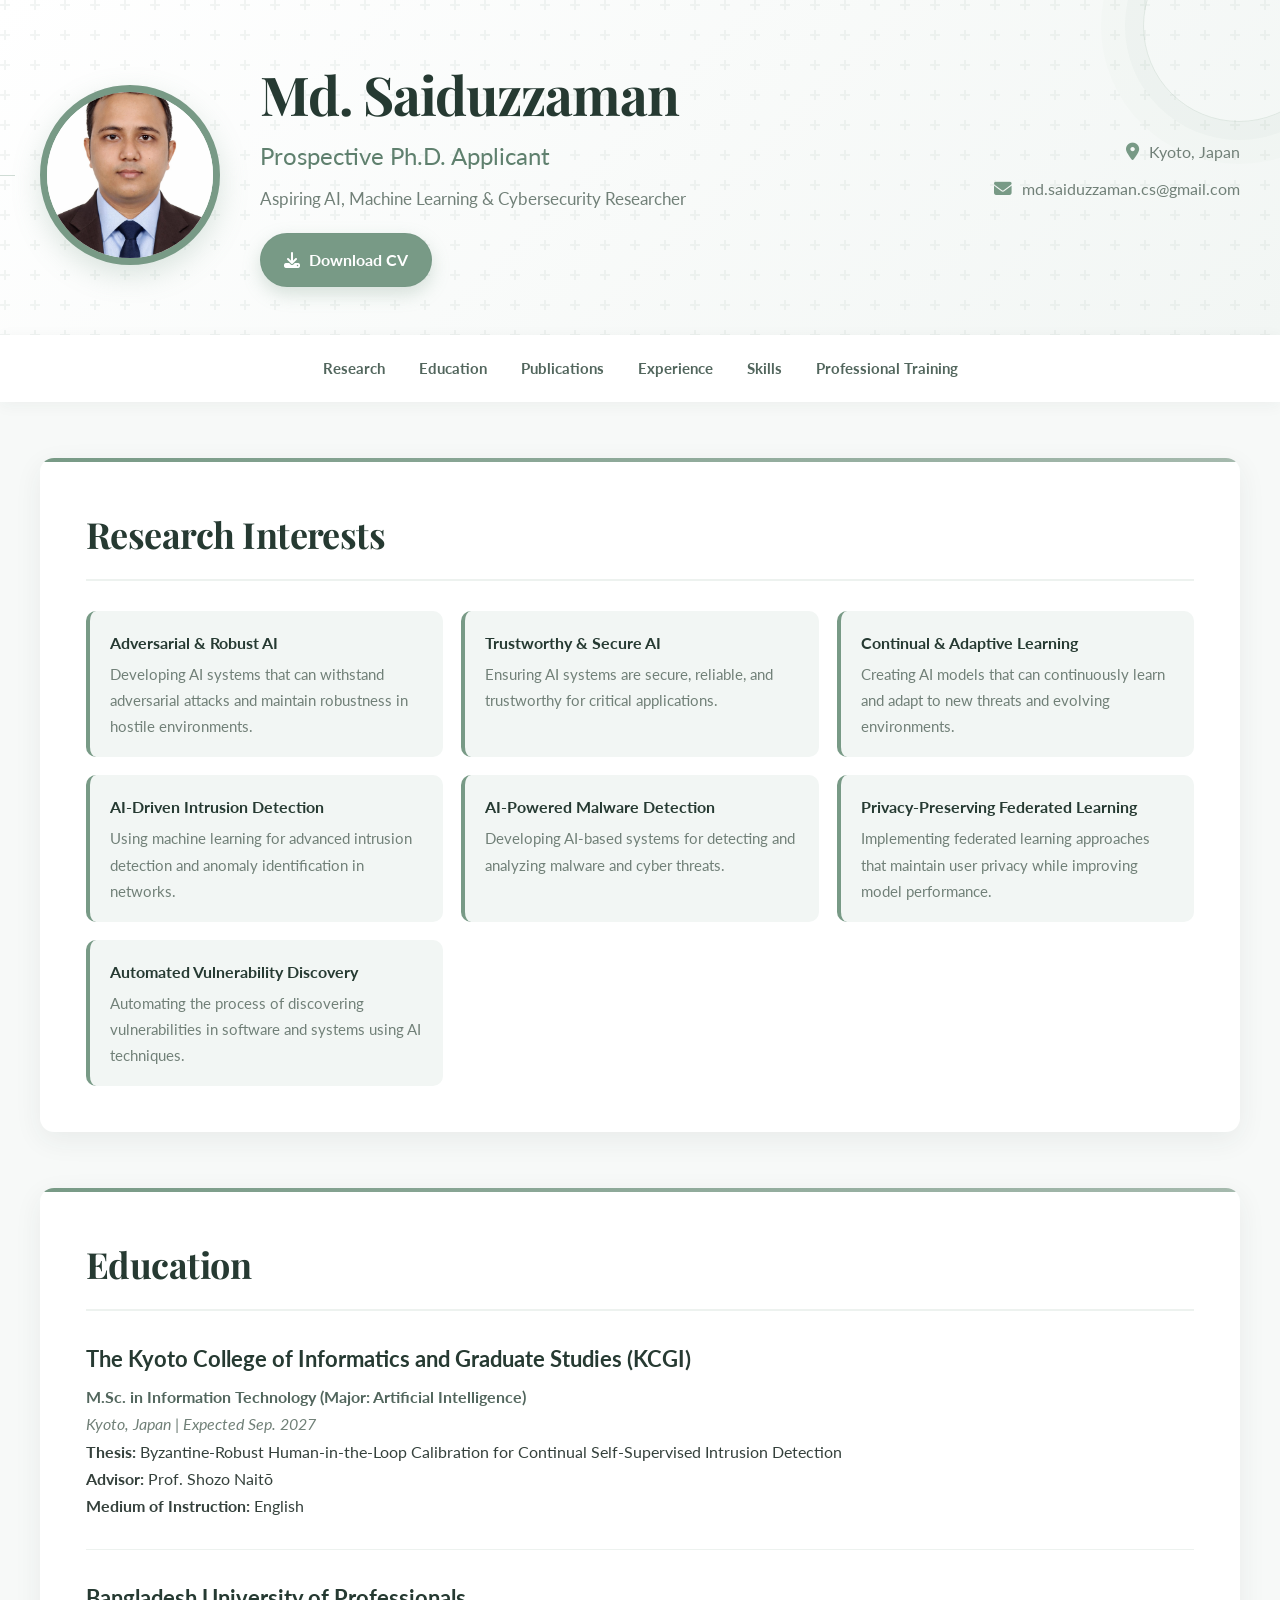
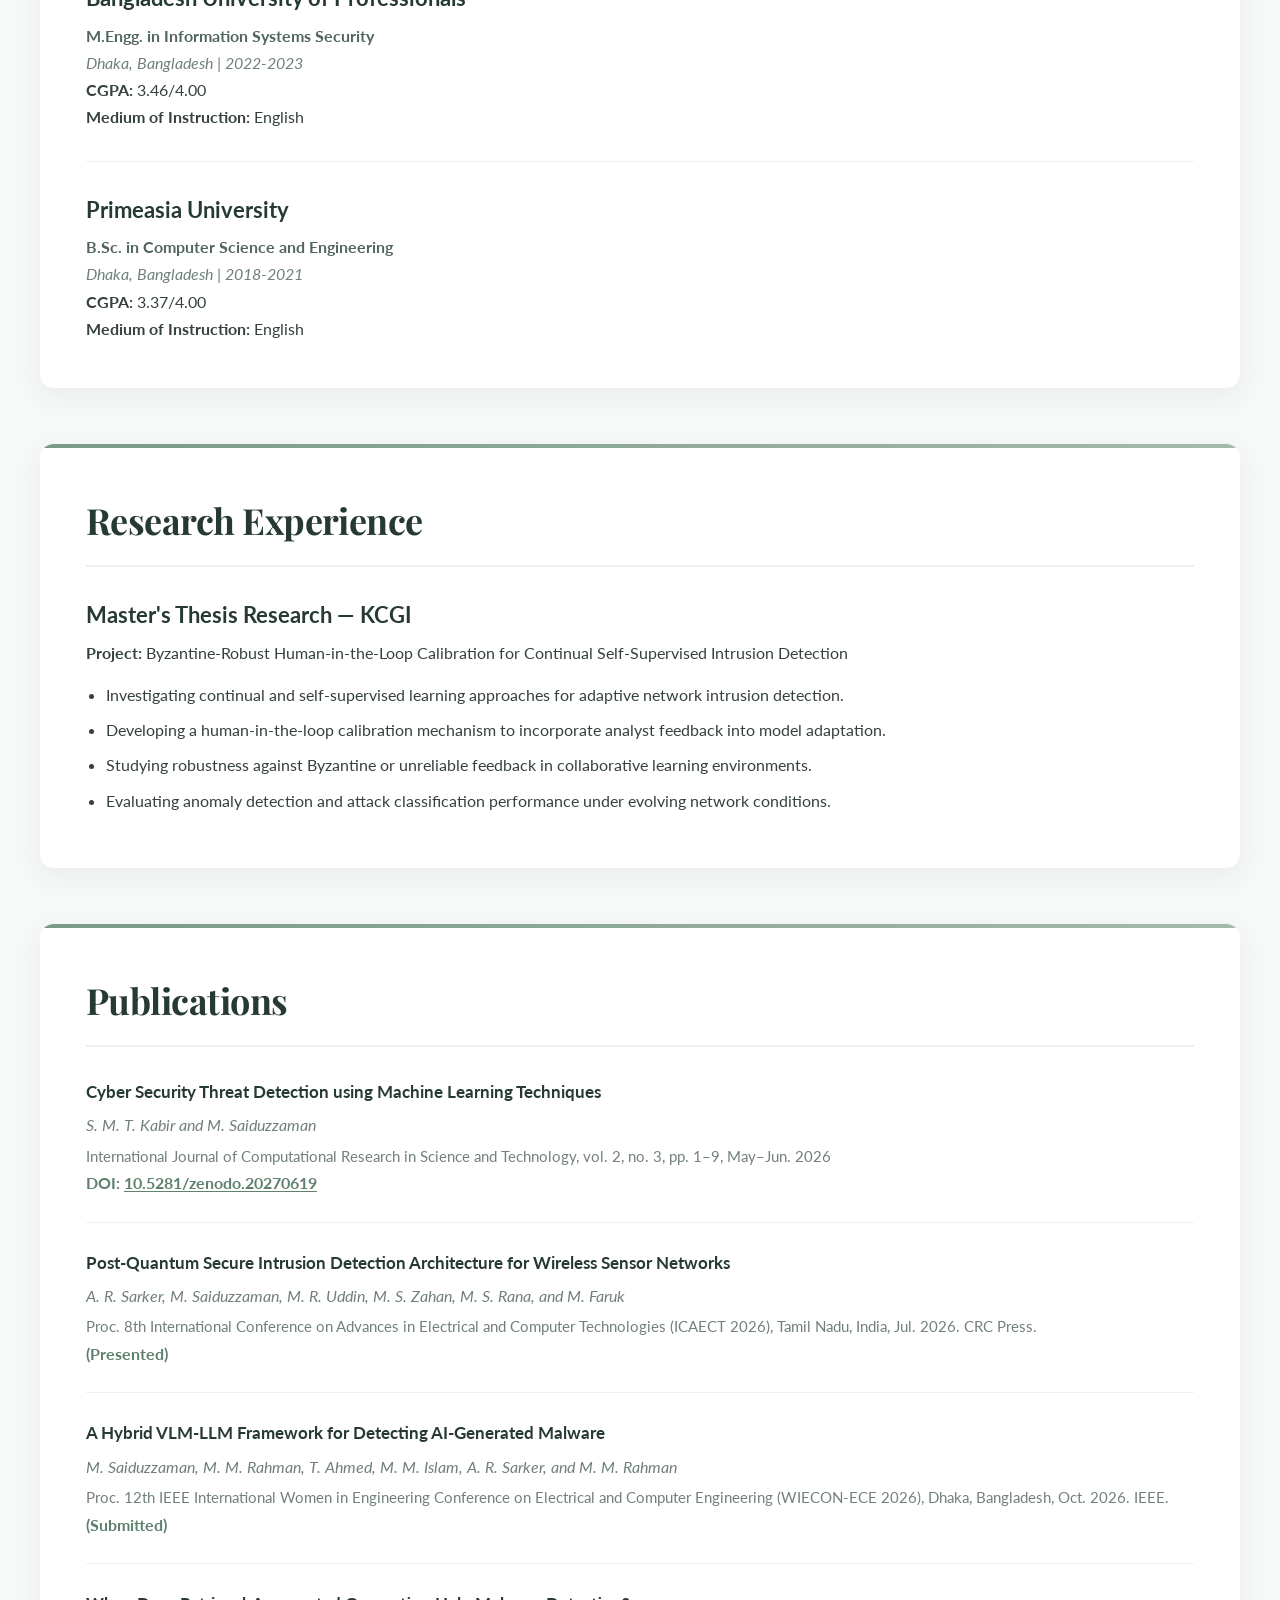
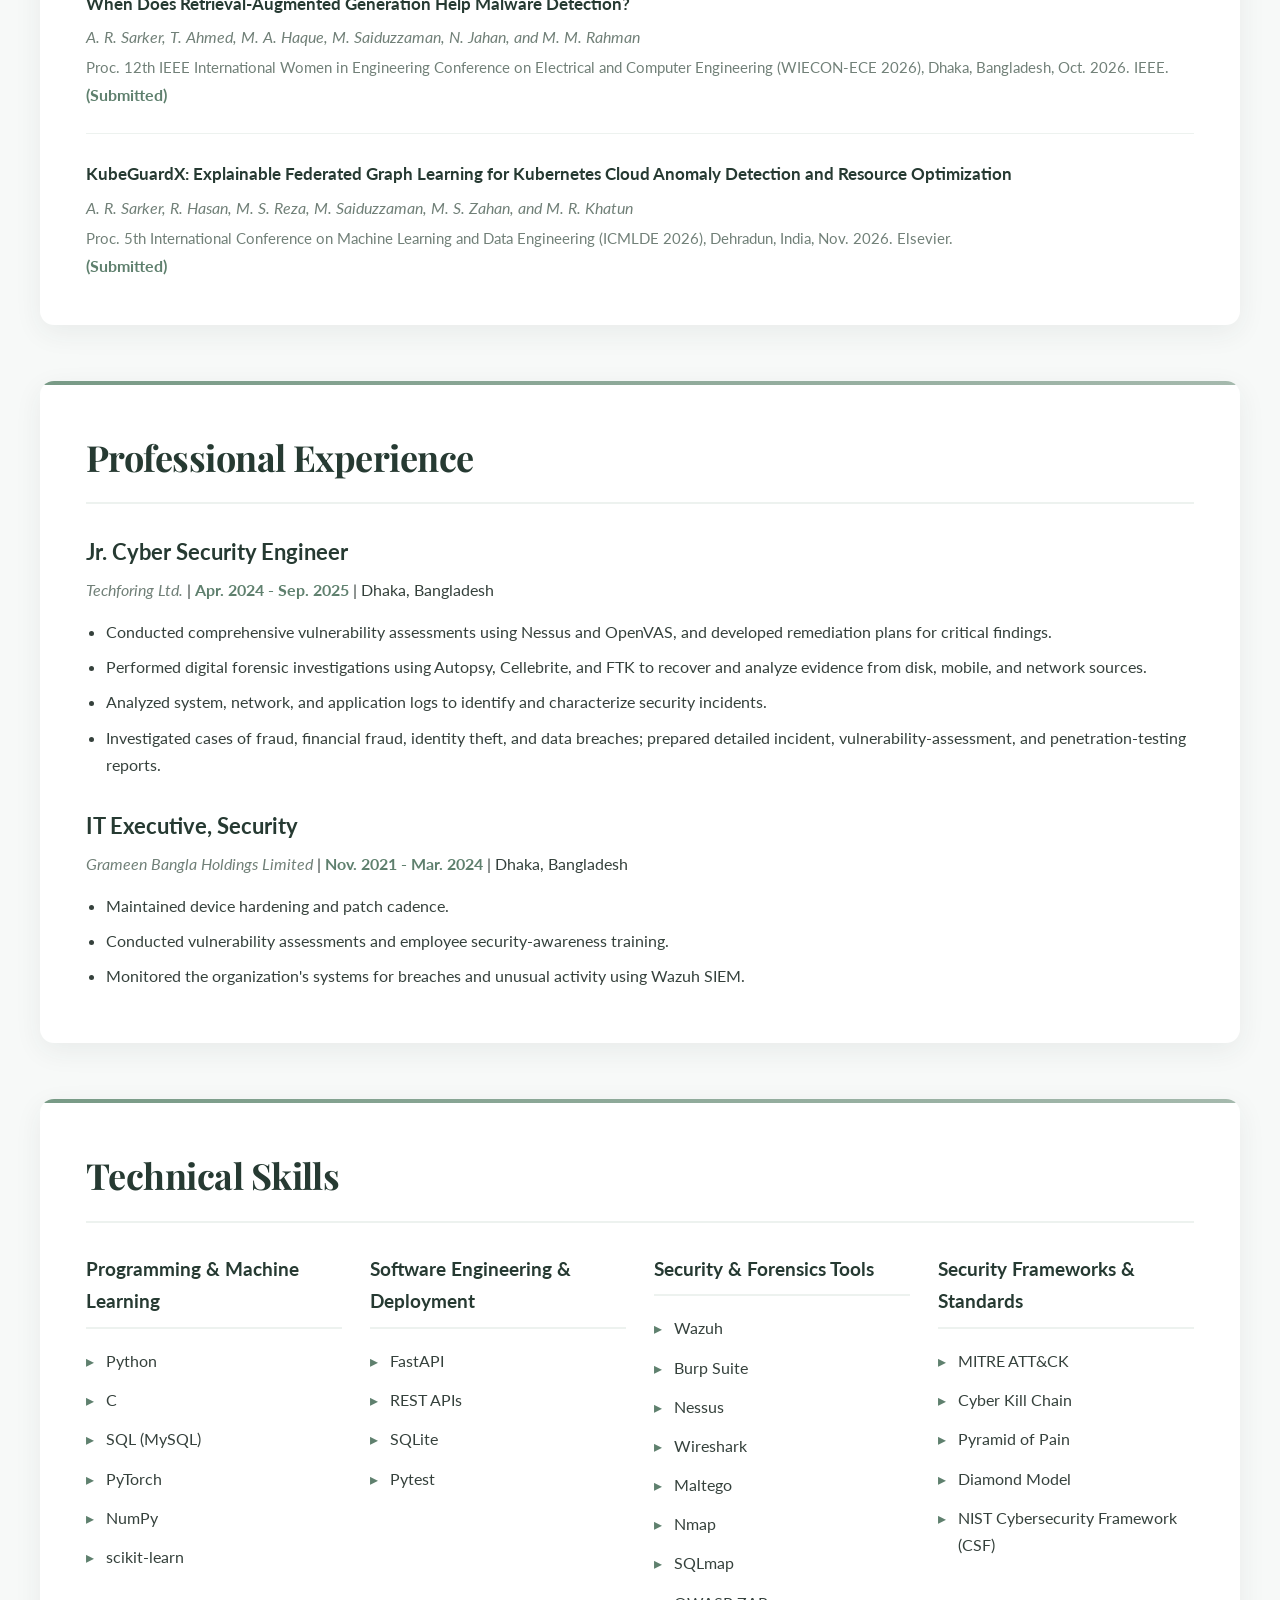
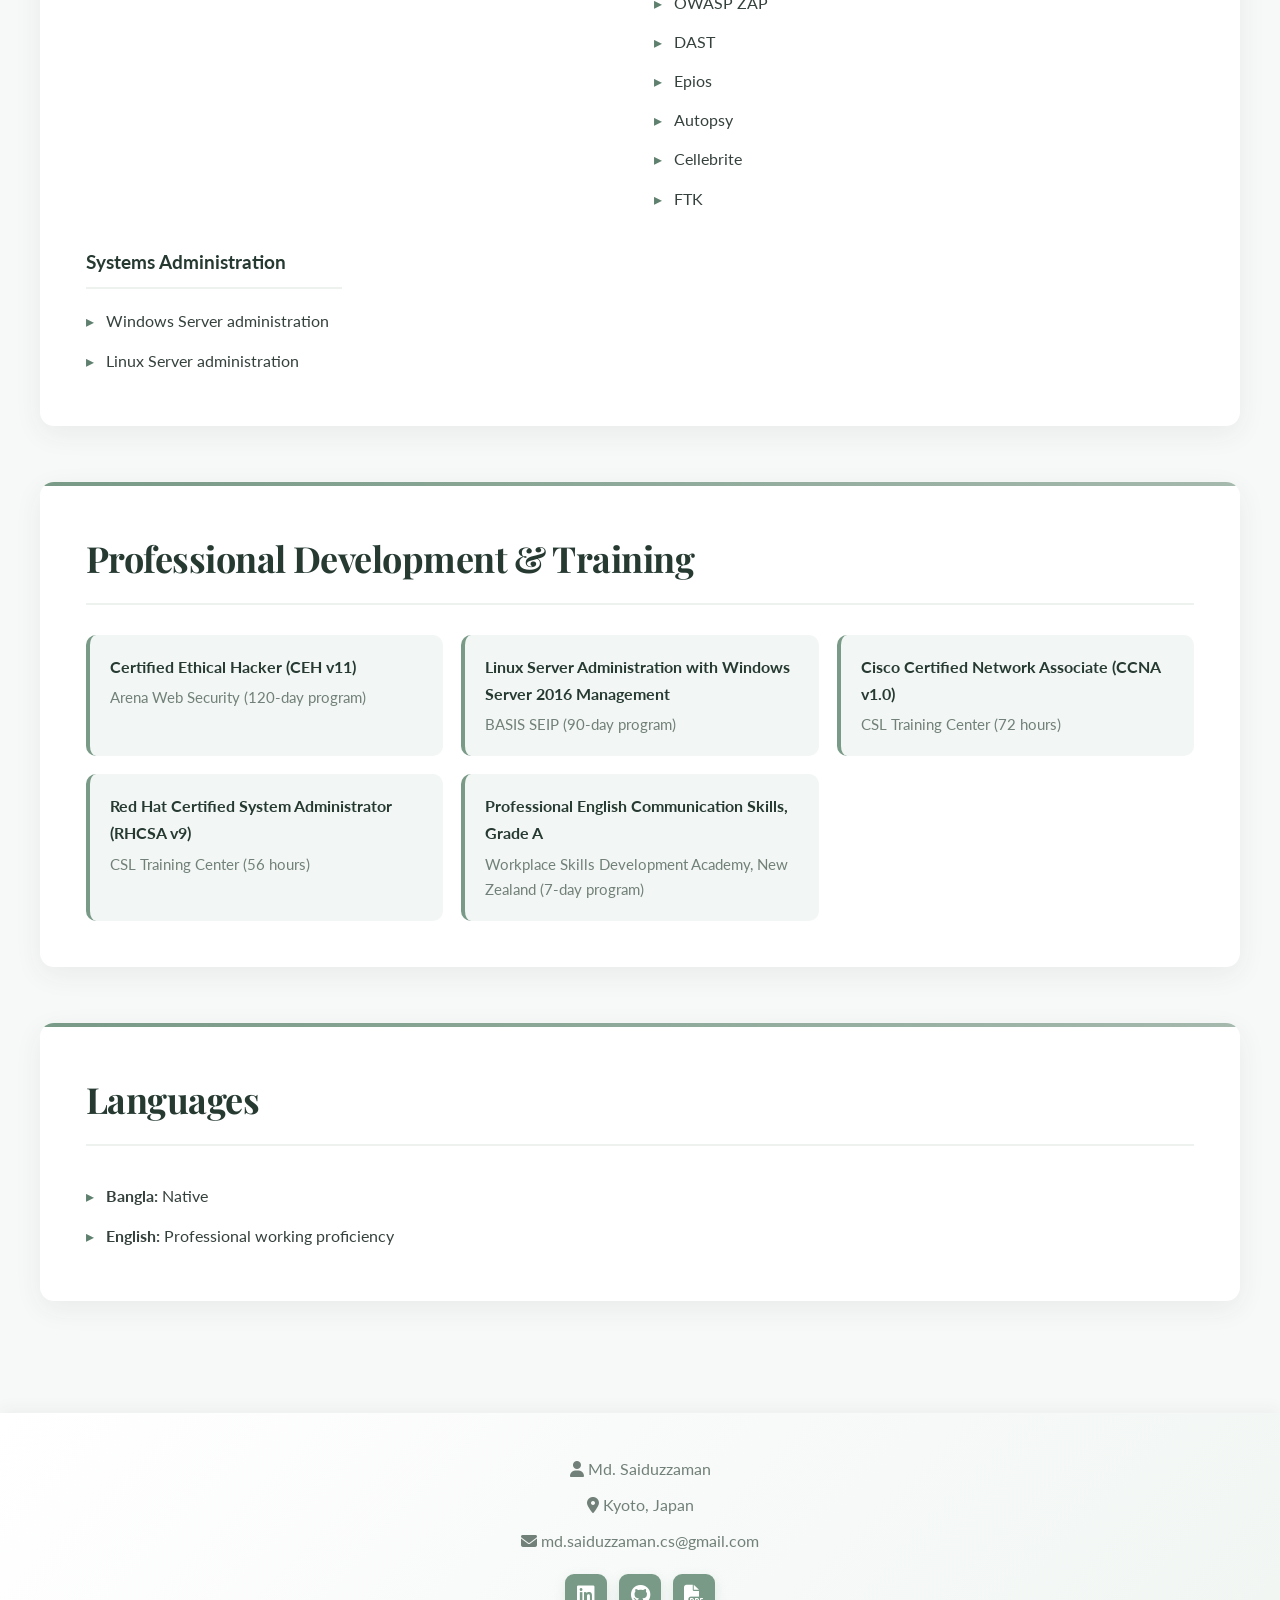
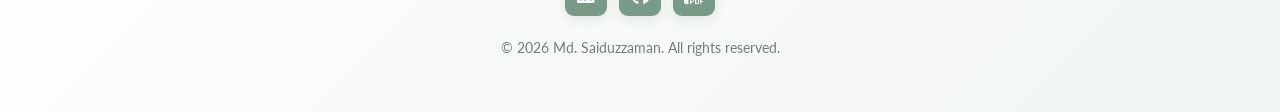
==== commit 88b3bdb1: "Add files via upload" ====
--- a/phd-seeker-resume-website-preview.html
+++ b/phd-seeker-resume-website-preview.html
@@ -19,7 +19,7 @@
                     <div class="intro">
                         <h1>Md. Saiduzzaman</h1>
                         <h2>Prospective Ph.D. Applicant</h2>
-                        <p>AI, Machine Learning & Cybersecurity Researcher</p>
+                        <p>Aspiring AI, Machine Learning & Cybersecurity Researcher</p>
                         <a href="assets/Resume%20of%20Md%20Saiduzzaman.pdf" download="Resume of Md Saiduzzaman.pdf" class="btn" aria-label="Download Md. Saiduzzaman CV">
                             <i class="fas fa-download"></i> Download CV
                         </a>
@@ -41,7 +41,7 @@
                 <li><a href="#publications">Publications</a></li>
                 <li><a href="#experience">Experience</a></li>
                 <li><a href="#skills">Skills</a></li>
-                <li><a href="#certifications">Certifications</a></li>
+                <li><a href="#professional-training">Professional Training</a></li>
             </ul>
         </div>
     </nav>
@@ -254,9 +254,9 @@
             </div>
         </section>
 
-        <!-- Certifications -->
-        <section id="certifications">
-            <h2>Certifications & Professional Development</h2>
+        <!-- Professional Development & Training -->
+        <section id="professional-training">
+            <h2>Professional Development & Training</h2>
             <div class="certifications-list">
                 <div class="certification-item">
                     <h4>Certified Ethical Hacker (CEH v11)</h4>
--- a/styles.css
+++ b/styles.css
@@ -87,9 +87,11 @@
     width: 180px;
     height: 180px;
     flex: 0 0 180px;
+    aspect-ratio: 1 / 1;
+    display: block;
     border-radius: 50%;
     object-fit: cover;
-    object-position: center;
+    object-position: 50% 34%;
     border: 7px solid var(--accent-color);
     background: #fff;
     box-shadow: 0 10px 28px rgba(120, 154, 134, 0.25);
@@ -189,6 +191,37 @@
     box-shadow: 0 10px 24px rgba(95, 128, 110, 0.3);
 }
 
+/* Subtle technology-academic accents */
+header::after {
+    content: '';
+    position: absolute;
+    width: 190px;
+    height: 190px;
+    right: -55px;
+    top: -70px;
+    border: 1px solid rgba(120, 154, 134, 0.18);
+    border-radius: 50%;
+    box-shadow:
+        0 0 0 18px rgba(120, 154, 134, 0.045),
+        0 0 0 42px rgba(120, 154, 134, 0.025);
+    pointer-events: none;
+}
+
+.profile-section::before {
+    content: '';
+    position: absolute;
+    width: 70px;
+    height: 1px;
+    background: var(--accent-color);
+    opacity: 0.35;
+    left: -95px;
+    top: 50%;
+}
+
+section h2 {
+    letter-spacing: -0.015em;
+}
+
 /* Navigation */
 nav {
     background: rgba(255, 255, 255, 0.96);
@@ -398,7 +431,14 @@
     .container { width: min(100% - 28px, 1200px); }
     header { padding: 38px 0 34px; }
     .profile-section { flex-direction: column; gap: 20px; width: 100%; }
-    .profile-img { width: 128px; height: 128px; flex-basis: 128px; border-width: 5px; }
+    .profile-img {
+        width: 132px;
+        height: 132px;
+        flex-basis: 132px;
+        aspect-ratio: 1 / 1;
+        border-width: 5px;
+        object-position: 50% 34%;
+    }
     .intro { width: 100%; text-align: center; }
     .intro h1 { font-size: clamp(2rem, 10vw, 2.55rem); }
     .intro h2 { font-size: 1.15rem; }
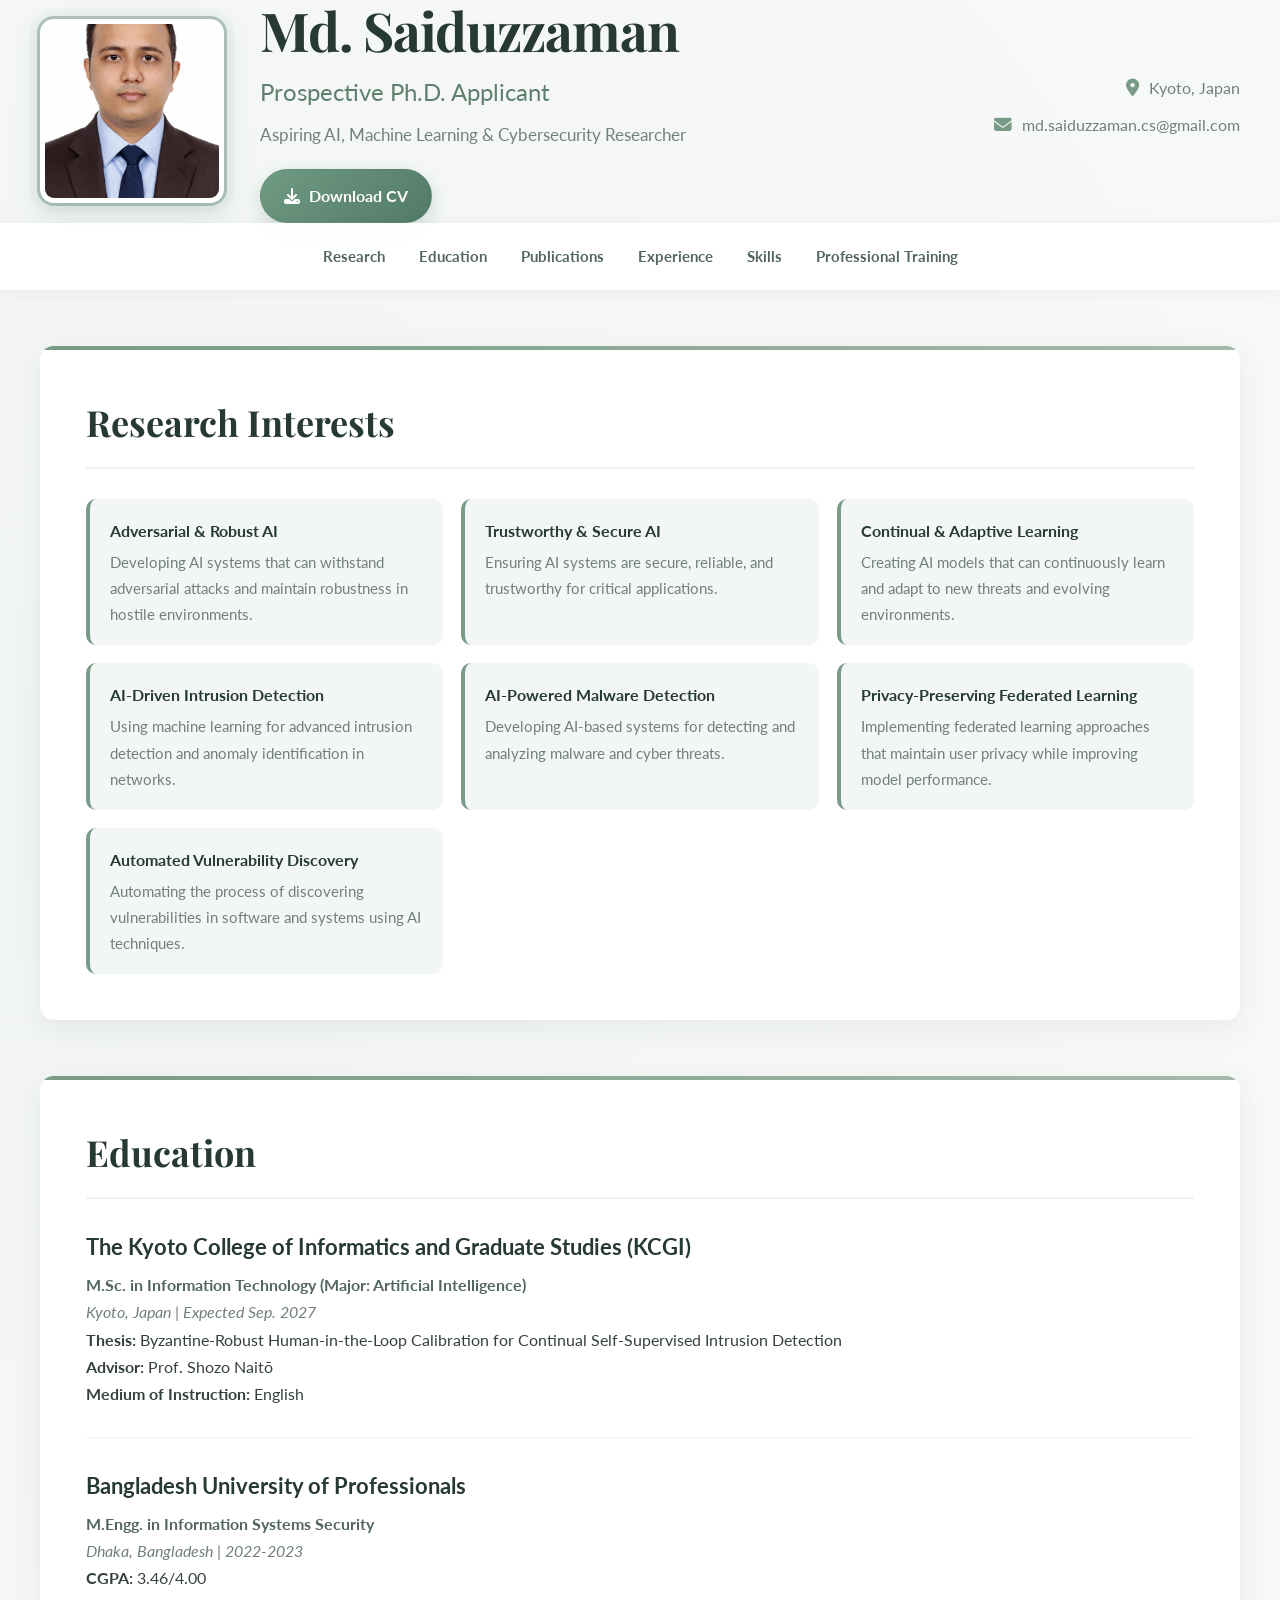
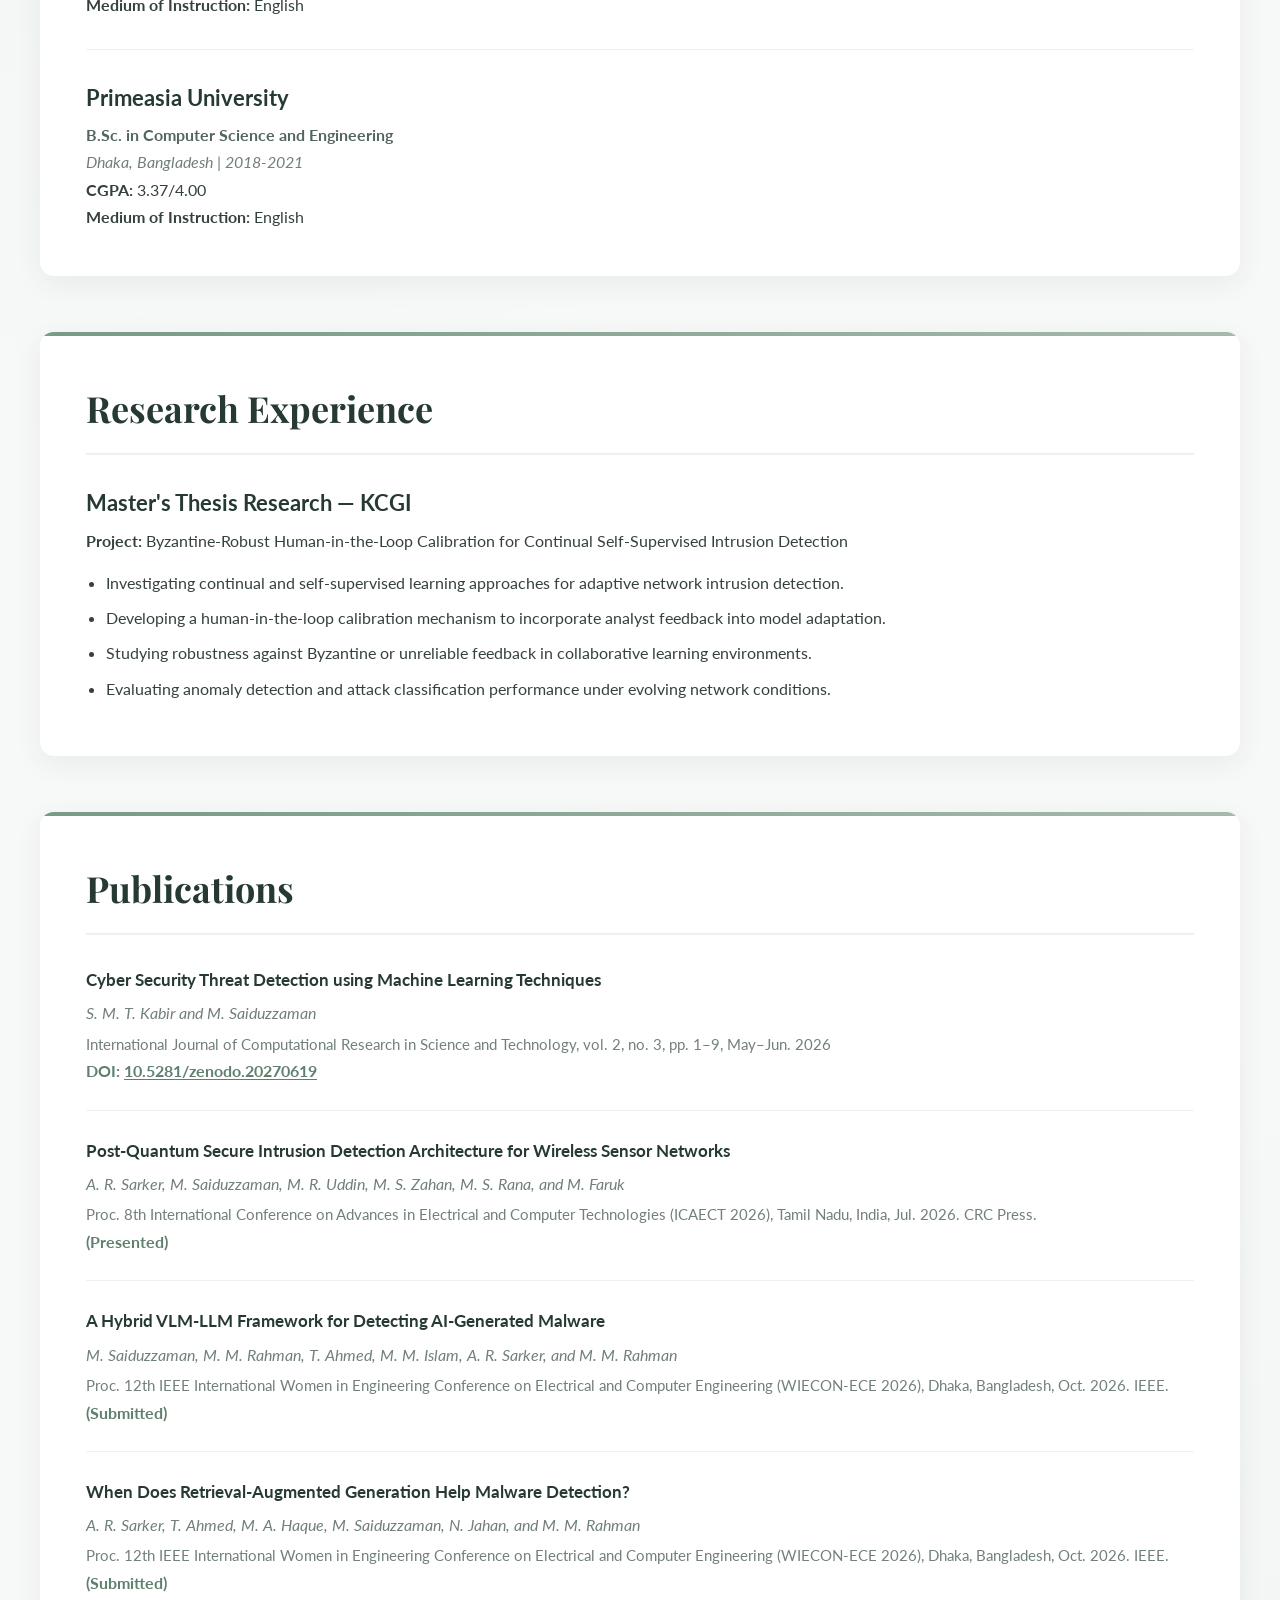
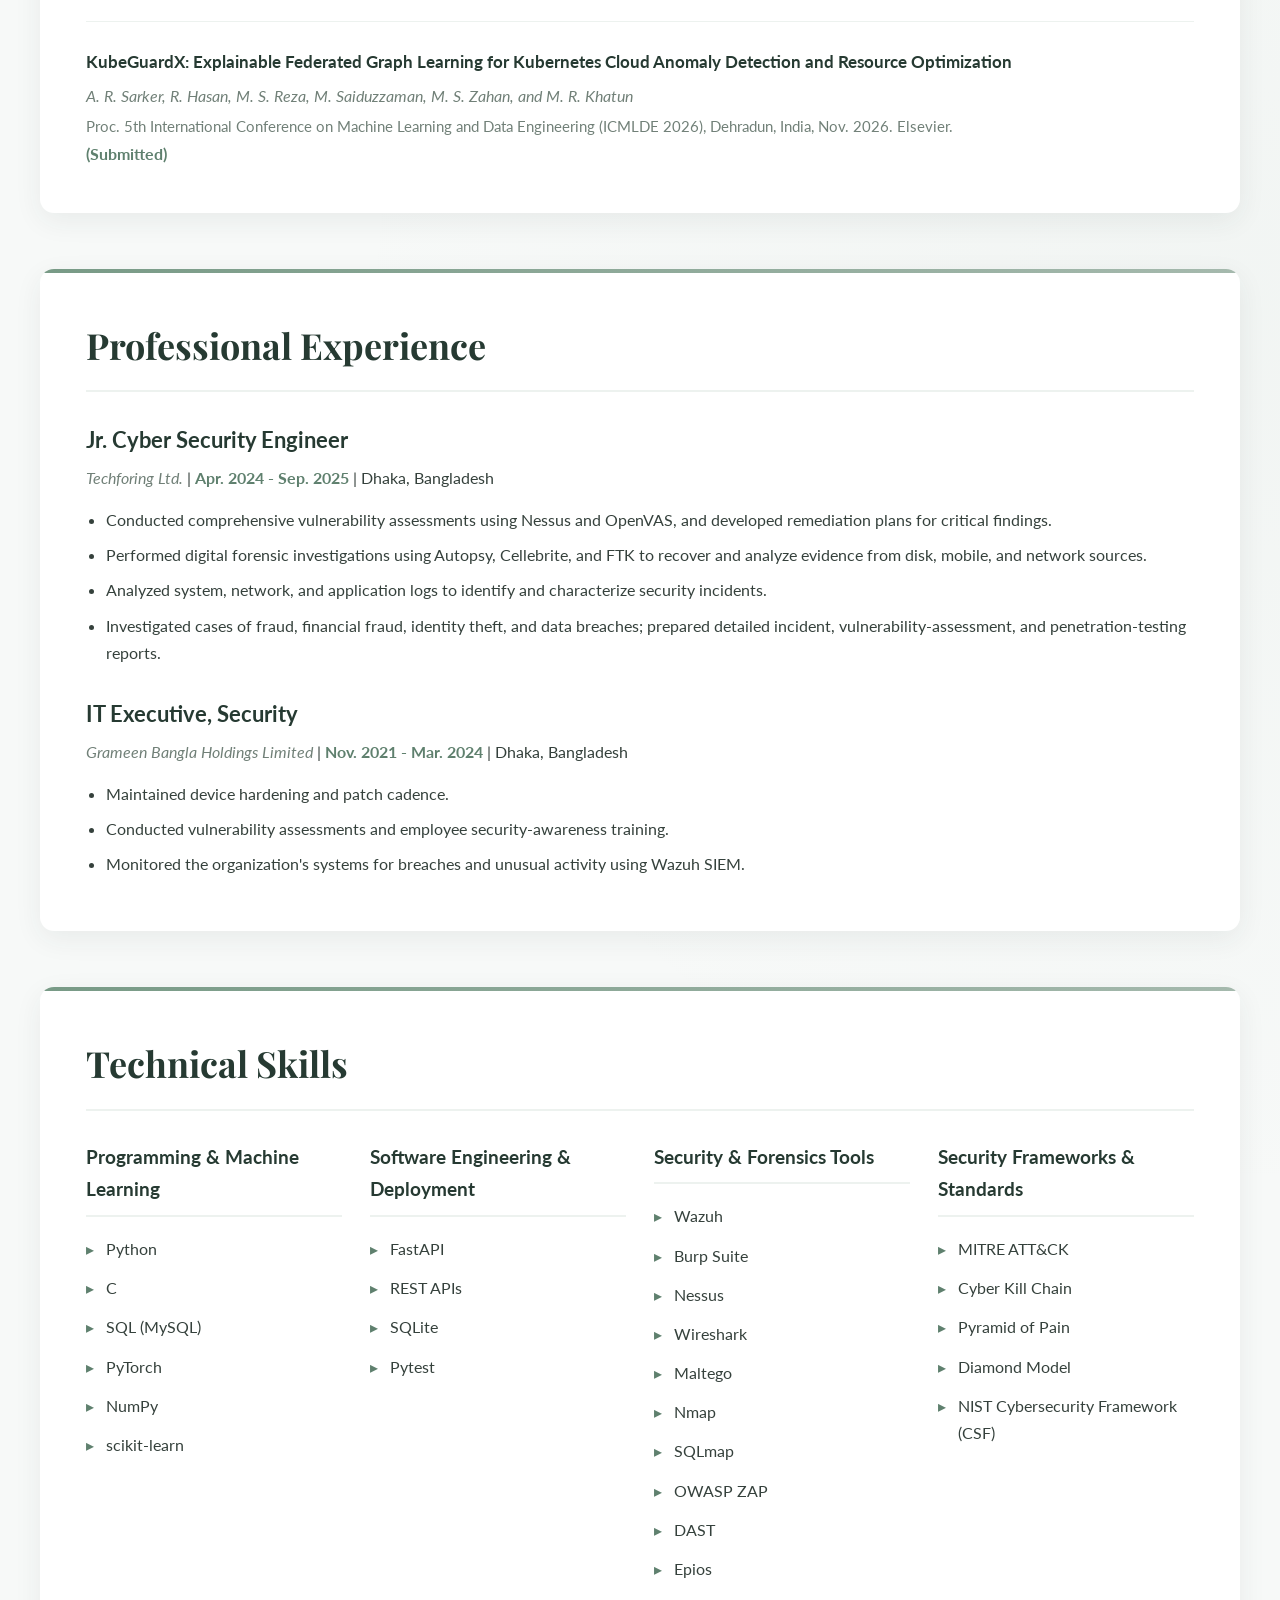
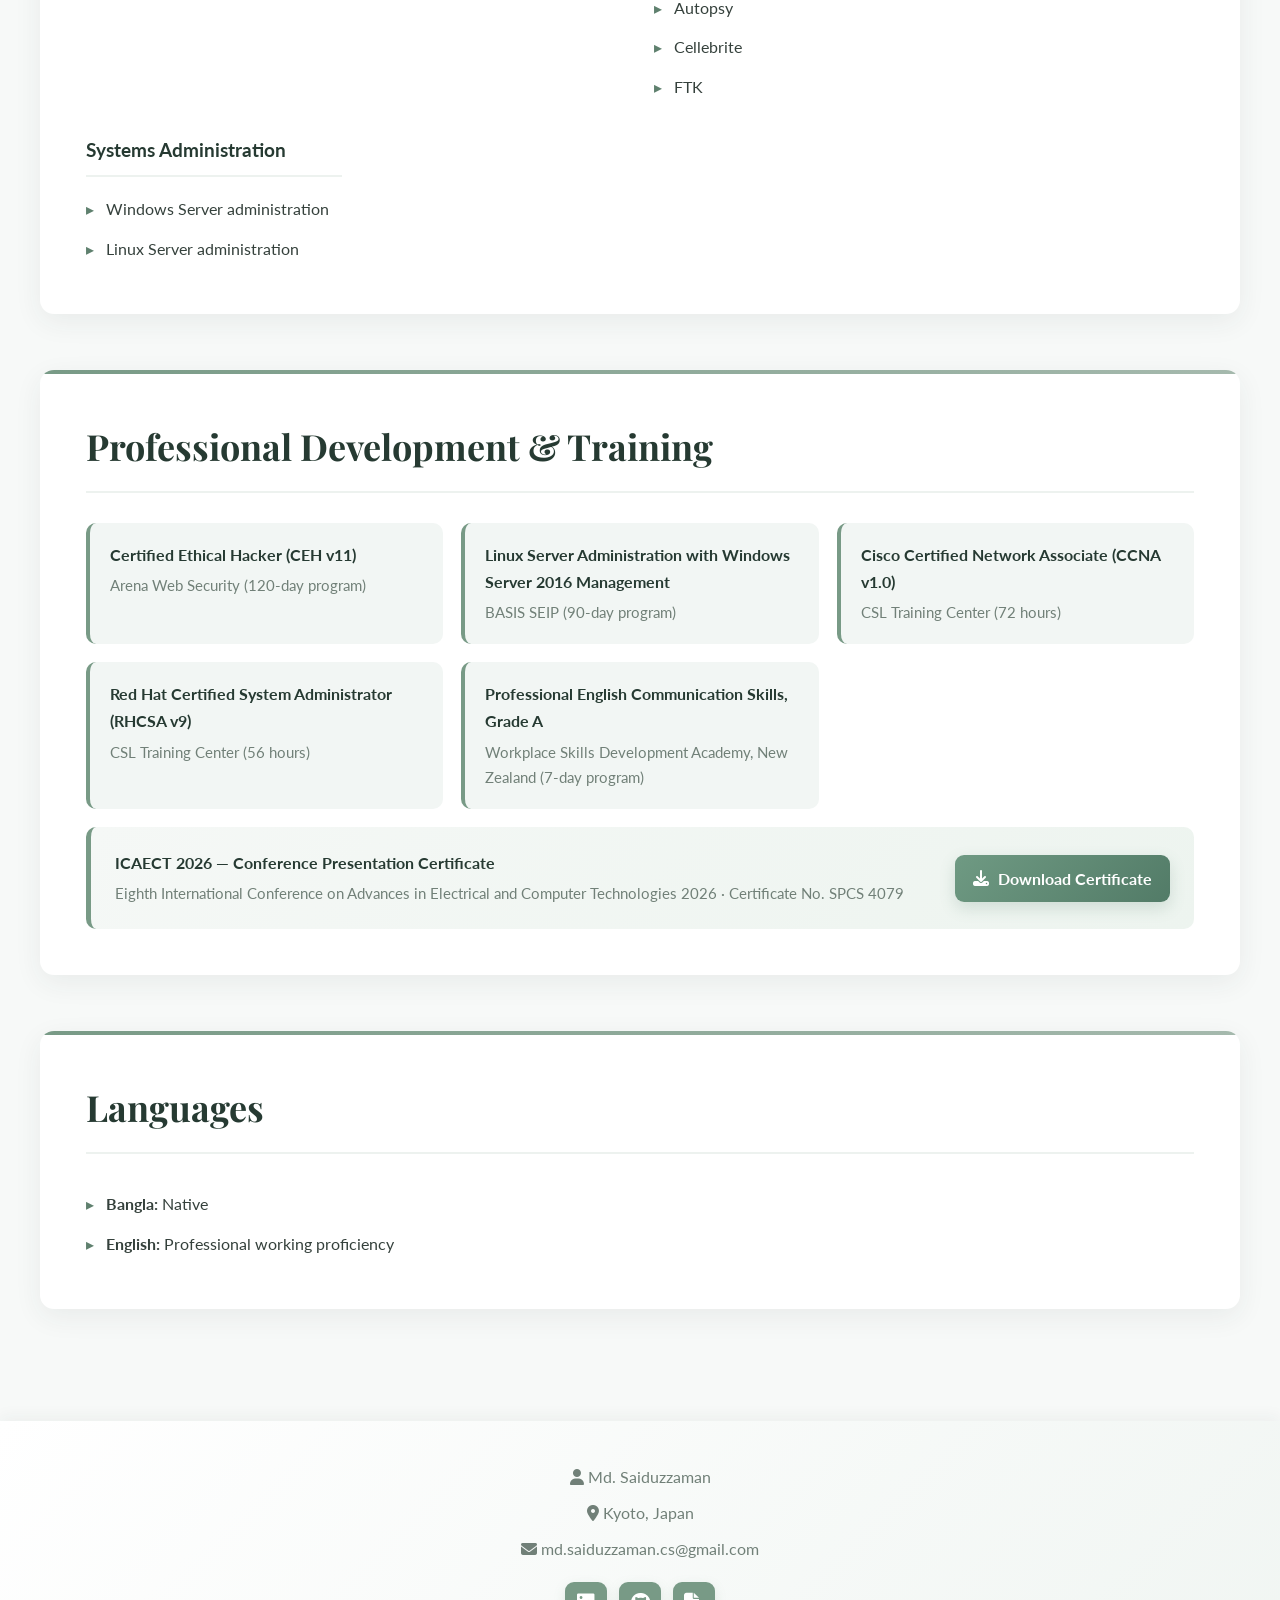
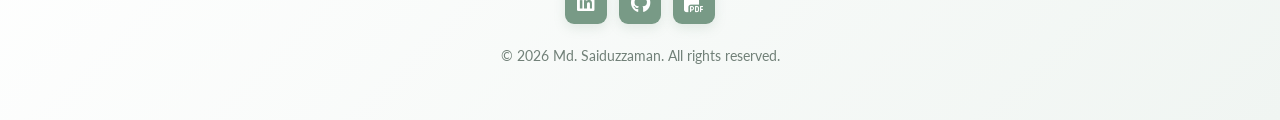
==== commit 219c534d: "Add files via upload" ====
--- a/phd-seeker-resume-website-preview.html
+++ b/phd-seeker-resume-website-preview.html
@@ -278,6 +278,16 @@
                     <h4>Professional English Communication Skills, Grade A</h4>
                     <p>Workplace Skills Development Academy, New Zealand (7-day program)</p>
                 </div>
+
+                <div class="certification-item certificate-download-card">
+                    <div>
+                        <h4>ICAECT 2026 — Conference Presentation Certificate</h4>
+                        <p>Eighth International Conference on Advances in Electrical and Computer Technologies 2026 · Certificate No. SPCS 4079</p>
+                    </div>
+                    <a href="assets/ICAECT%202026%20Certificate%20-%20Md%20Saiduzzaman.pdf" download="ICAECT 2026 Certificate - Md Saiduzzaman.pdf" class="certificate-btn" aria-label="Download ICAECT 2026 conference certificate">
+                        <i class="fas fa-download"></i> Download Certificate
+                    </a>
+                </div>
             </div>
         </section>
 
--- a/styles.css
+++ b/styles.css
@@ -32,7 +32,10 @@
 
 body {
     font-family: 'Lato', sans-serif;
-    background: var(--page);
+    background:
+        radial-gradient(circle at 4% 12%, rgba(120,154,134,.05), transparent 22%),
+        radial-gradient(circle at 96% 54%, rgba(120,154,134,.045), transparent 24%),
+        var(--page);
     color: var(--text-color);
     line-height: 1.7;
     overflow-x: hidden;
@@ -49,22 +52,107 @@
     margin: 0 auto;
 }
 
-/* Header */
-header {
-    background: linear-gradient(135deg, #ffffff 0%, #f2f6f4 100%);
-    padding: 64px 0 48px;
+/* Header — subtle circuit-board left + faint Kyoto silhouette right */
+header.hero-reference-bg {
+    background:
+        radial-gradient(circle at 7% 28%, rgba(105, 151, 129, .10), transparent 24%),
+        radial-gradient(circle at 82% 84%, rgba(117, 151, 137, .12), transparent 32%),
+        linear-gradient(116deg, #ffffff 0%, #fbfcfc 48%, #eef5f1 100%);
+    min-height: 395px;
+    padding: 58px 0 48px;
     box-shadow: var(--shadow);
     position: relative;
     overflow: hidden;
-}
-
-header::before {
+    isolation: isolate;
+}
+
+header.hero-reference-bg::before {
     content: '';
     position: absolute;
     inset: 0;
-    background-image: url("data:image/svg+xml,%3Csvg width='60' height='60' viewBox='0 0 60 60' xmlns='http://www.w3.org/2000/svg'%3E%3Cg fill='none' fill-rule='evenodd'%3E%3Cg fill='%23cbd8d1' fill-opacity='0.34'%3E%3Cpath d='M36 34v-4h-2v4h-4v2h4v4h2v-4h4v-2h-4zm0-30V0h-2v4h-4v2h4v4h2V6h4V4h-4zM6 34v-4H4v4H0v2h4v4h2v-4h4v-2H6zM6 4V0H4v4H0v2h4v4h2V6h4V4H6z'/%3E%3C/g%3E%3C/g%3E%3C/svg%3E");
-    opacity: 0.7;
+    z-index: -4;
+    opacity: .62;
+    background-image:
+        linear-gradient(90deg, rgba(113, 155, 137, .10) 1px, transparent 1px),
+        linear-gradient(rgba(113, 155, 137, .06) 1px, transparent 1px);
+    background-size: 44px 44px;
+    mask-image: linear-gradient(90deg, #000 0%, rgba(0,0,0,.65) 48%, transparent 82%);
     pointer-events: none;
+}
+
+header.hero-reference-bg::after {
+    content: '';
+    position: absolute;
+    right: -90px;
+    bottom: -120px;
+    width: 720px;
+    height: 320px;
+    z-index: -3;
+    background: radial-gradient(ellipse at 50% 55%, rgba(104,139,122,.14), transparent 65%);
+    border-radius: 50%;
+    pointer-events: none;
+}
+
+.hero-circuit-art {
+    position: absolute;
+    left: -15px;
+    top: 38px;
+    width: 445px;
+    height: 320px;
+    z-index: -1;
+    opacity: .45;
+    pointer-events: none;
+    background:
+        radial-gradient(circle at 30px 42px, #6f9b84 0 3px, transparent 4px),
+        radial-gradient(circle at 118px 103px, #6f9b84 0 3px, transparent 4px),
+        radial-gradient(circle at 198px 55px, #6f9b84 0 3px, transparent 4px),
+        radial-gradient(circle at 294px 120px, #6f9b84 0 3px, transparent 4px),
+        radial-gradient(circle at 378px 75px, #6f9b84 0 3px, transparent 4px),
+        radial-gradient(circle at 246px 238px, #6f9b84 0 2px, transparent 3px);
+}
+
+.hero-circuit-art::before {
+    content: '';
+    position: absolute;
+    inset: 0;
+    background:
+        linear-gradient(28deg, transparent 48%, rgba(111,155,132,.42) 49%, rgba(111,155,132,.42) 50%, transparent 51%),
+        linear-gradient(151deg, transparent 50%, rgba(111,155,132,.34) 51%, rgba(111,155,132,.34) 52%, transparent 53%),
+        linear-gradient(0deg, transparent 68%, rgba(111,155,132,.30) 69%, rgba(111,155,132,.30) 70%, transparent 71%);
+    clip-path: polygon(0 0, 100% 0, 100% 76%, 84% 76%, 84% 58%, 66% 58%, 66% 100%, 0 100%);
+}
+
+.hero-circuit-art::after {
+    content: '';
+    position: absolute;
+    inset: 0;
+    background:
+        radial-gradient(circle at 30px 42px, transparent 0 8px, rgba(111,155,132,.17) 9px 10px, transparent 11px),
+        radial-gradient(circle at 198px 55px, transparent 0 8px, rgba(111,155,132,.17) 9px 10px, transparent 11px),
+        radial-gradient(circle at 378px 75px, transparent 0 8px, rgba(111,155,132,.17) 9px 10px, transparent 11px);
+}
+
+.hero-kyoto-art {
+    position: absolute;
+    right: -10px;
+    bottom: 0;
+    width: min(58vw, 780px);
+    height: 245px;
+    z-index: -1;
+    opacity: .23;
+    pointer-events: none;
+    background:
+        linear-gradient(90deg, transparent 0 72%, rgba(73,108,93,.55) 72% 73%, transparent 73%),
+        linear-gradient(90deg, transparent 0 68%, rgba(73,108,93,.40) 68% 77%, transparent 77%),
+        linear-gradient(90deg, transparent 0 65%, rgba(73,108,93,.30) 65% 80%, transparent 80%),
+        linear-gradient(166deg, transparent 0 56%, rgba(73,108,93,.30) 57% 59%, transparent 60%),
+        linear-gradient(14deg, transparent 0 63%, rgba(73,108,93,.24) 64% 66%, transparent 67%),
+        radial-gradient(ellipse at 70% 96%, rgba(89,125,108,.28) 0 27%, transparent 64%);
+    clip-path: polygon(
+        0 86%, 9% 83%, 17% 86%, 25% 79%, 34% 83%, 42% 75%,
+        50% 80%, 57% 72%, 64% 79%, 69% 45%, 71% 39%, 73% 44%,
+        73% 18%, 75% 12%, 77% 18%, 77% 44%, 80% 39%, 82% 46%,
+        87% 77%, 94% 73%, 100% 80%, 100% 100%, 0 100%);
 }
 
 .header-content {
@@ -73,39 +161,39 @@
     justify-content: space-between;
     gap: 48px;
     position: relative;
-    z-index: 1;
+    z-index: 2;
 }
 
 .profile-section {
     display: flex;
     align-items: center;
-    gap: 40px;
+    gap: 36px;
     min-width: 0;
 }
 
+/* Square academic headshot treatment. The image asset is already cropped to 1:1, so the face stays properly framed. */
 .profile-img {
-    width: 180px;
-    height: 180px;
-    flex: 0 0 180px;
+    width: 184px;
+    height: 184px;
+    flex: 0 0 184px;
     aspect-ratio: 1 / 1;
     display: block;
-    border-radius: 50%;
+    border-radius: 14px;
     object-fit: cover;
-    object-position: 50% 34%;
-    border: 7px solid var(--accent-color);
-    background: #fff;
-    box-shadow: 0 10px 28px rgba(120, 154, 134, 0.25);
+    object-position: center;
+    border: 5px solid #ffffff;
+    outline: 3px solid rgba(120,154,134,.52);
+    background: #ffffff;
+    box-shadow: 0 10px 28px rgba(73,111,94,.18), 0 0 0 10px rgba(120,154,134,.06);
     transition: transform var(--transition), box-shadow var(--transition);
 }
 
 .profile-img:hover {
-    transform: scale(1.025);
-    box-shadow: 0 14px 34px rgba(120, 154, 134, 0.3);
-}
-
-.intro {
-    min-width: 0;
-}
+    transform: translateY(-2px);
+    box-shadow: 0 14px 34px rgba(73,111,94,.22), 0 0 0 14px rgba(120,154,134,.08);
+}
+
+.intro { min-width: 0; }
 
 .intro h1 {
     font-family: 'Playfair Display', serif;
@@ -124,51 +212,20 @@
     font-weight: 400;
 }
 
-.intro p {
-    font-size: 1.05rem;
-    color: var(--text-light);
-    max-width: 650px;
-}
-
-.contact-info {
-    text-align: right;
-    color: var(--text-light);
-    flex: 0 0 auto;
-}
-
-.contact-info p {
-    margin-bottom: 10px;
-    display: flex;
-    align-items: center;
-    justify-content: flex-end;
-    gap: 10px;
-    white-space: nowrap;
-}
-
-.contact-info a {
-    color: inherit;
-    text-decoration: none;
-    transition: color var(--transition);
-}
-
-.contact-info a:hover,
-.contact-info a:focus-visible {
-    color: var(--accent-dark);
-    text-decoration: underline;
-    text-underline-offset: 3px;
-}
-
-.contact-info i {
-    color: var(--accent-color);
-    font-size: 1.1rem;
-}
+.intro p { font-size: 1.05rem; color: var(--text-light); max-width: 650px; }
+
+.contact-info { text-align: right; color: var(--text-light); flex: 0 0 auto; position: relative; z-index: 3; }
+.contact-info p { margin-bottom: 10px; display: flex; align-items: center; justify-content: flex-end; gap: 10px; white-space: nowrap; }
+.contact-info a { color: inherit; text-decoration: none; transition: color var(--transition); }
+.contact-info a:hover, .contact-info a:focus-visible { color: var(--accent-dark); text-decoration: underline; text-underline-offset: 3px; }
+.contact-info i { color: var(--accent-color); font-size: 1.1rem; }
 
 .btn {
     display: inline-flex;
     align-items: center;
     justify-content: center;
     gap: 9px;
-    background: var(--accent-color);
+    background: linear-gradient(135deg, #6f9a83, #527b67);
     color: #fff;
     padding: 12px 23px;
     min-height: 46px;
@@ -177,54 +234,17 @@
     font-weight: 700;
     margin-top: 20px;
     transition: transform var(--transition), background var(--transition), box-shadow var(--transition);
-    box-shadow: 0 7px 18px rgba(120, 154, 134, 0.28);
-    border: 1px solid rgba(95, 128, 110, 0.08);
+    box-shadow: 0 7px 18px rgba(82,123,103,.24);
+    border: 1px solid rgba(95,128,110,.08);
     cursor: pointer;
     font-size: 1rem;
 }
 
-.btn:hover,
-.btn:focus-visible {
-    background: var(--accent-dark);
-    color: #fff;
-    transform: translateY(-2px);
-    box-shadow: 0 10px 24px rgba(95, 128, 110, 0.3);
-}
-
-/* Subtle technology-academic accents */
-header::after {
-    content: '';
-    position: absolute;
-    width: 190px;
-    height: 190px;
-    right: -55px;
-    top: -70px;
-    border: 1px solid rgba(120, 154, 134, 0.18);
-    border-radius: 50%;
-    box-shadow:
-        0 0 0 18px rgba(120, 154, 134, 0.045),
-        0 0 0 42px rgba(120, 154, 134, 0.025);
-    pointer-events: none;
-}
-
-.profile-section::before {
-    content: '';
-    position: absolute;
-    width: 70px;
-    height: 1px;
-    background: var(--accent-color);
-    opacity: 0.35;
-    left: -95px;
-    top: 50%;
-}
-
-section h2 {
-    letter-spacing: -0.015em;
-}
+.btn:hover, .btn:focus-visible { background: linear-gradient(135deg, #527b67, #416653); color: #fff; transform: translateY(-2px); box-shadow: 0 10px 24px rgba(65,102,83,.26); }
 
 /* Navigation */
 nav {
-    background: rgba(255, 255, 255, 0.96);
+    background: rgba(255, 255, 255, 0.93);
     padding: 13px 0;
     box-shadow: 0 3px 15px rgba(38, 58, 50, 0.05);
     position: sticky;
@@ -379,6 +399,39 @@
 .certification-item { background: #f2f6f4; padding: 18px 20px; border-radius: 10px; border-left: 4px solid var(--accent-color); }
 .certification-item h4 { color: var(--primary-color); margin-bottom: 5px; }
 .certification-item p { font-size: 0.95rem; color: var(--text-light); }
+.certificate-download-card {
+    grid-column: 1 / -1;
+    display: flex;
+    align-items: center;
+    justify-content: space-between;
+    gap: 24px;
+    padding: 22px 24px;
+    background: linear-gradient(135deg, #f5f8f6 0%, #edf4ef 100%);
+    border-left-width: 5px;
+}
+.certificate-btn {
+    display: inline-flex;
+    align-items: center;
+    justify-content: center;
+    gap: 9px;
+    flex: 0 0 auto;
+    min-height: 44px;
+    padding: 10px 18px;
+    border-radius: 9px;
+    text-decoration: none;
+    font-weight: 700;
+    color: #ffffff;
+    background: linear-gradient(135deg, #6f9a83, #527b67);
+    box-shadow: 0 6px 16px rgba(82,123,103,.20);
+    transition: transform var(--transition), background var(--transition), box-shadow var(--transition);
+    white-space: nowrap;
+}
+.certificate-btn:hover, .certificate-btn:focus-visible {
+    color: #ffffff;
+    background: linear-gradient(135deg, #527b67, #416653);
+    transform: translateY(-2px);
+    box-shadow: 0 9px 20px rgba(65,102,83,.24);
+}
 
 /* Footer */
 footer {
@@ -418,46 +471,86 @@
 
 /* Tablet */
 @media (max-width: 900px) {
-    .header-content { flex-direction: column; text-align: center; gap: 28px; }
-    .profile-section { justify-content: center; }
+    header.hero-reference-bg { min-height: auto; }
+    .hero-kyoto-art { width: 70vw; height: 190px; opacity: .16; }
+    .header-content { flex-direction: column; text-align: center; gap: 26px; }
+    .profile-section { justify-content: center; width: 100%; }
     .intro { text-align: left; }
     .contact-info { text-align: center; }
     .contact-info p { justify-content: center; }
 }
 
-/* Mobile */
+/* Mobile — optimized for narrow phone screens */
 @media (max-width: 600px) {
-    html { scroll-padding-top: 70px; }
-    .container { width: min(100% - 28px, 1200px); }
-    header { padding: 38px 0 34px; }
-    .profile-section { flex-direction: column; gap: 20px; width: 100%; }
+    html { scroll-padding-top: 66px; }
+    body { font-size: 15px; }
+    .container { width: min(100% - 24px, 1200px); }
+
+    header.hero-reference-bg {
+        padding: 34px 0 30px;
+        min-height: auto;
+    }
+
+    .hero-circuit-art {
+        left: -145px;
+        top: 10px;
+        opacity: .20;
+        transform: scale(.88);
+        transform-origin: left top;
+    }
+
+    .hero-kyoto-art {
+        right: -100px;
+        width: 125vw;
+        height: 150px;
+        opacity: .11;
+    }
+
+    .header-content { gap: 20px; }
+    .profile-section { flex-direction: column; gap: 17px; width: 100%; }
+
+    /* Keep the full portrait visible; no face zoom/cropping on phones. */
     .profile-img {
-        width: 132px;
-        height: 132px;
-        flex-basis: 132px;
-        aspect-ratio: 1 / 1;
-        border-width: 5px;
-        object-position: 50% 34%;
+        width: 142px;
+        height: 142px;
+        flex-basis: 142px;
+        border-width: 4px;
+        outline-width: 2px;
+        border-radius: 12px;
+        box-shadow: 0 8px 20px rgba(73,111,94,.16), 0 0 0 8px rgba(120,154,134,.055);
+        object-fit: cover;
+        object-position: center;
     }
+
     .intro { width: 100%; text-align: center; }
-    .intro h1 { font-size: clamp(2rem, 10vw, 2.55rem); }
-    .intro h2 { font-size: 1.15rem; }
-    .intro p { font-size: 0.98rem; }
-    .btn { width: min(100%, 230px); margin-top: 16px; }
-    .contact-info { width: 100%; font-size: 0.93rem; }
-    .contact-info p { white-space: normal; overflow-wrap: anywhere; }
-    nav { padding: 8px 0; }
+    .intro h1 { font-size: clamp(1.85rem, 9.5vw, 2.35rem); line-height: 1.08; margin-bottom: 9px; }
+    .intro h2 { font-size: 1.06rem; line-height: 1.35; margin-bottom: 7px; }
+    .intro p { font-size: .94rem; line-height: 1.55; max-width: 330px; margin: 0 auto; }
+
+    .btn { width: min(100%, 230px); margin: 15px auto 0; min-height: 44px; }
+
+    .contact-info { width: 100%; font-size: .88rem; }
+    .contact-info p { white-space: normal; overflow-wrap: anywhere; justify-content: center; margin-bottom: 7px; }
+
+    nav { padding: 7px 0; }
     nav ul { justify-content: flex-start; gap: 2px; padding: 0 2px; }
-    nav ul li a { font-size: 0.82rem; padding: 7px 10px; }
-    main { padding: 28px 0; }
-    section { padding: 28px 20px; margin-bottom: 28px; border-radius: 12px; }
-    section h2 { margin-bottom: 22px; font-size: 1.7rem; }
-    .interests, .skills-container, .certifications-list { grid-template-columns: 1fr; gap: 14px; }
-    .education-item, .publication-item { padding-bottom: 22px; margin-bottom: 22px; }
+    nav ul li a { font-size: .78rem; padding: 7px 9px; white-space: nowrap; }
+
+    main { padding: 24px 0; }
+    section { padding: 24px 17px; margin-bottom: 22px; border-radius: 11px; }
+    section h2 { margin-bottom: 20px; font-size: 1.55rem; line-height: 1.2; }
+    .interests, .skills-container, .certifications-list { grid-template-columns: 1fr; gap: 12px; }
+    .interest-item, .certification-item { padding: 16px; }
+    .certificate-download-card { align-items: stretch; flex-direction: column; gap: 15px; }
+    .certificate-btn { width: 100%; }
+    .education-item, .publication-item { padding-bottom: 20px; margin-bottom: 20px; }
+    .education-item h3, .experience-item h3 { font-size: 1.15rem; line-height: 1.4; }
+    .publication-item h4 { font-size: 1rem; line-height: 1.45; }
     .experience-item ul { padding-left: 18px; }
-    .social-links { gap: 10px; }
-    .social-links a { width: 44px; height: 44px; }
-    footer { padding: 32px 0; }
+    .experience-item li { margin-bottom: 7px; }
+    .social-links { gap: 9px; }
+    .social-links a { width: 42px; height: 42px; }
+    footer { padding: 30px 0; }
 }
 
 /* Respect reduced-motion preferences */
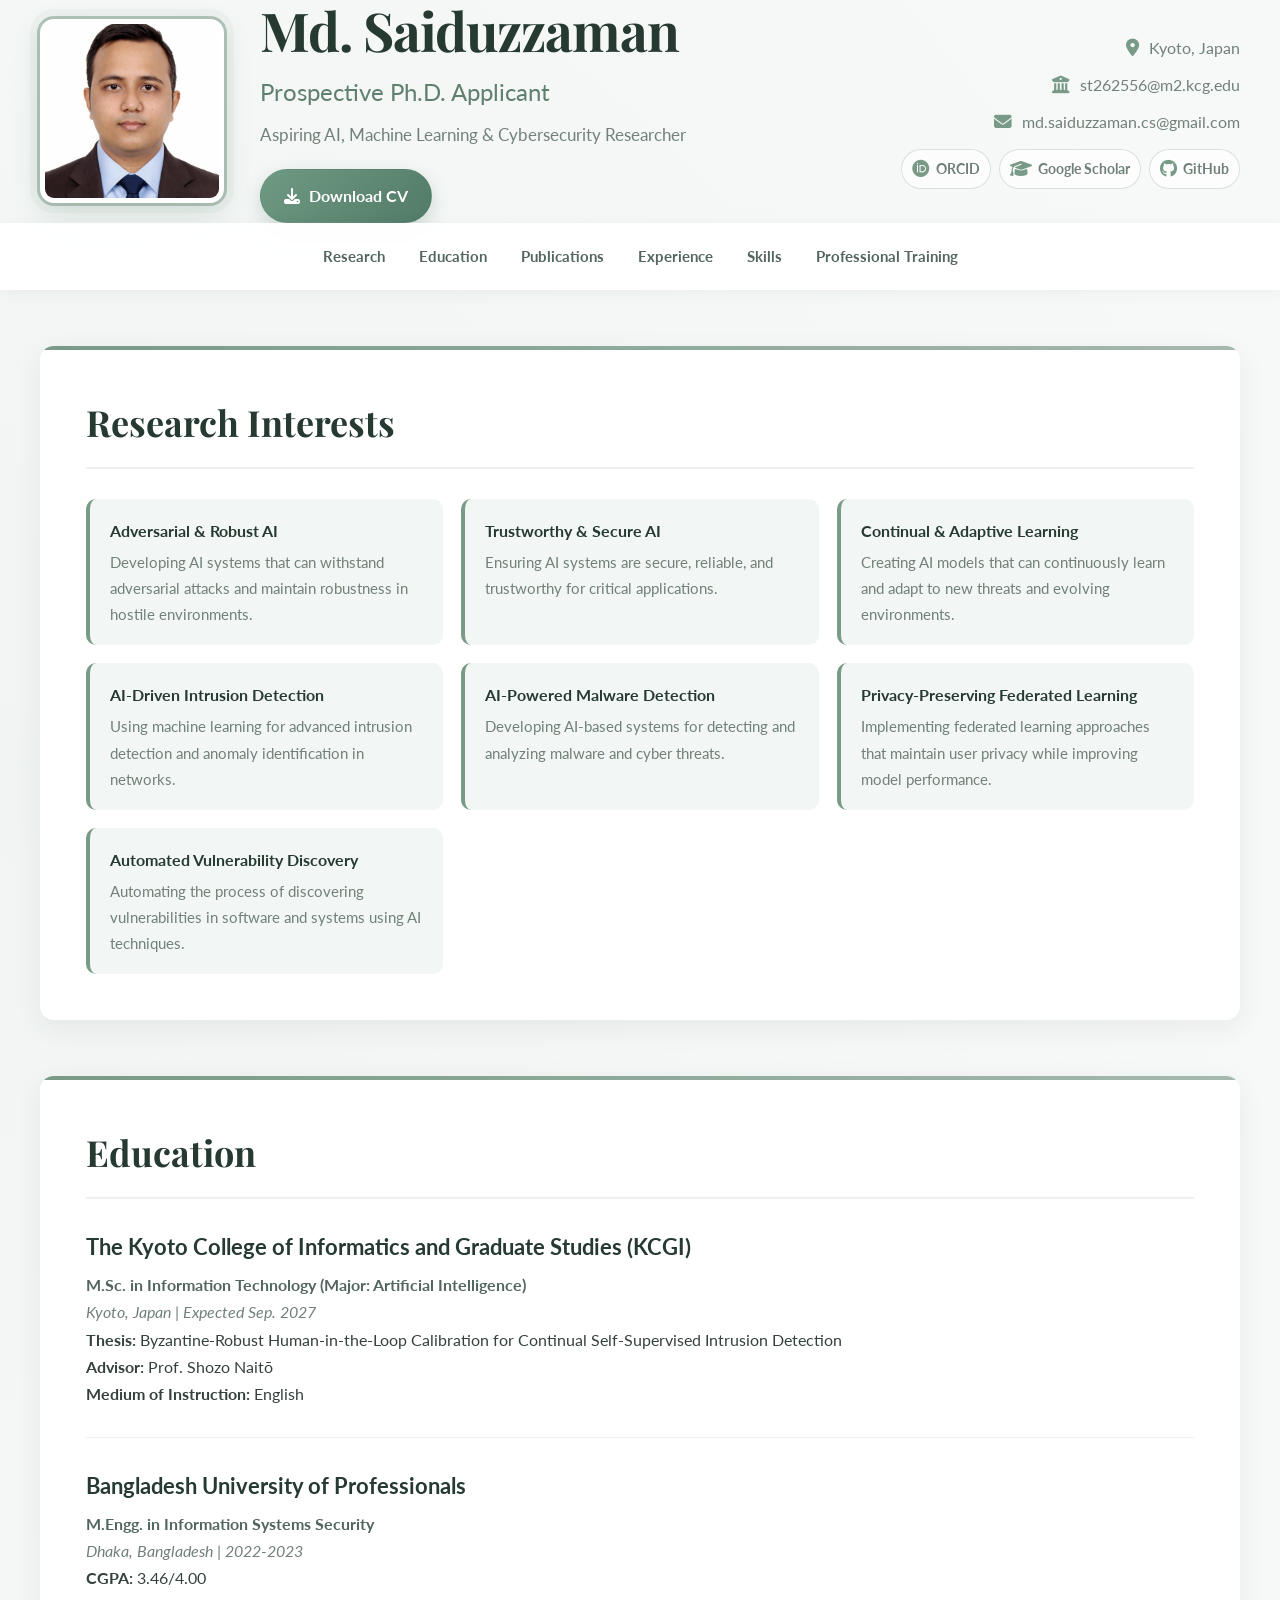
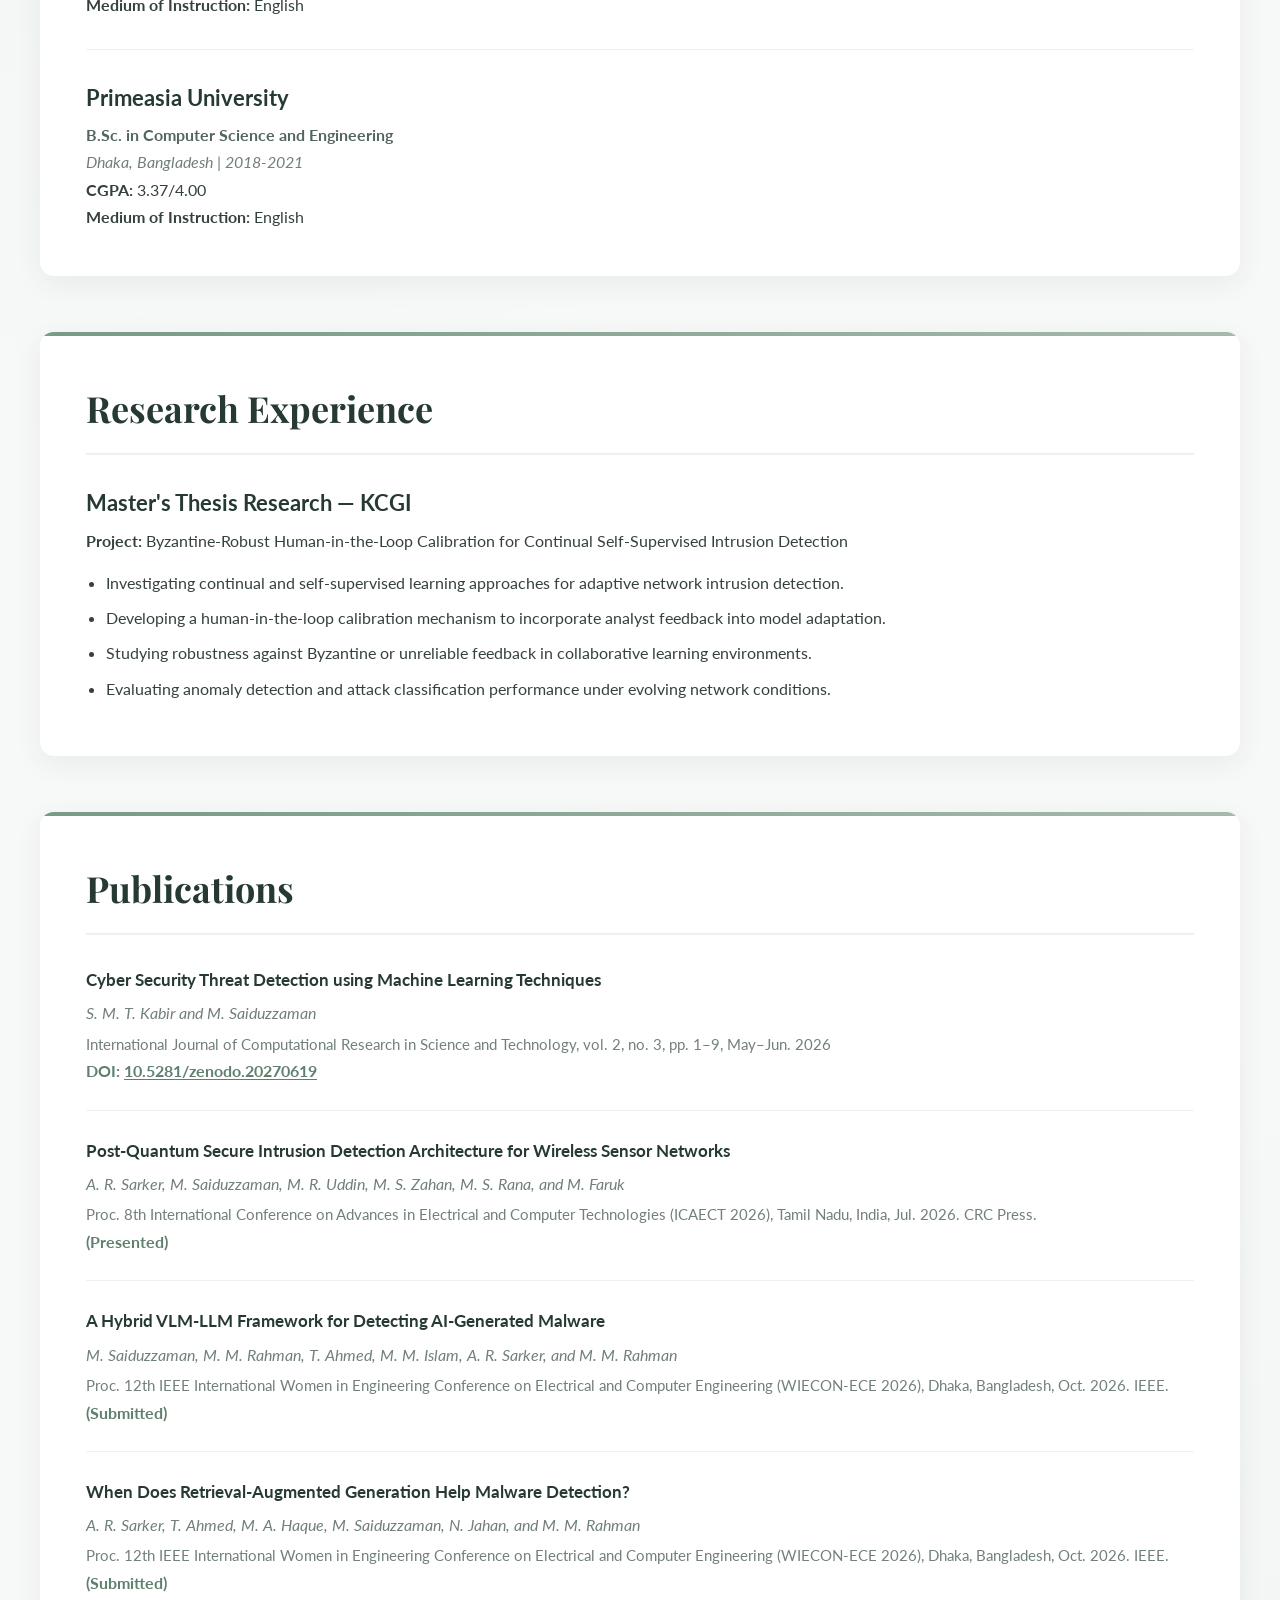
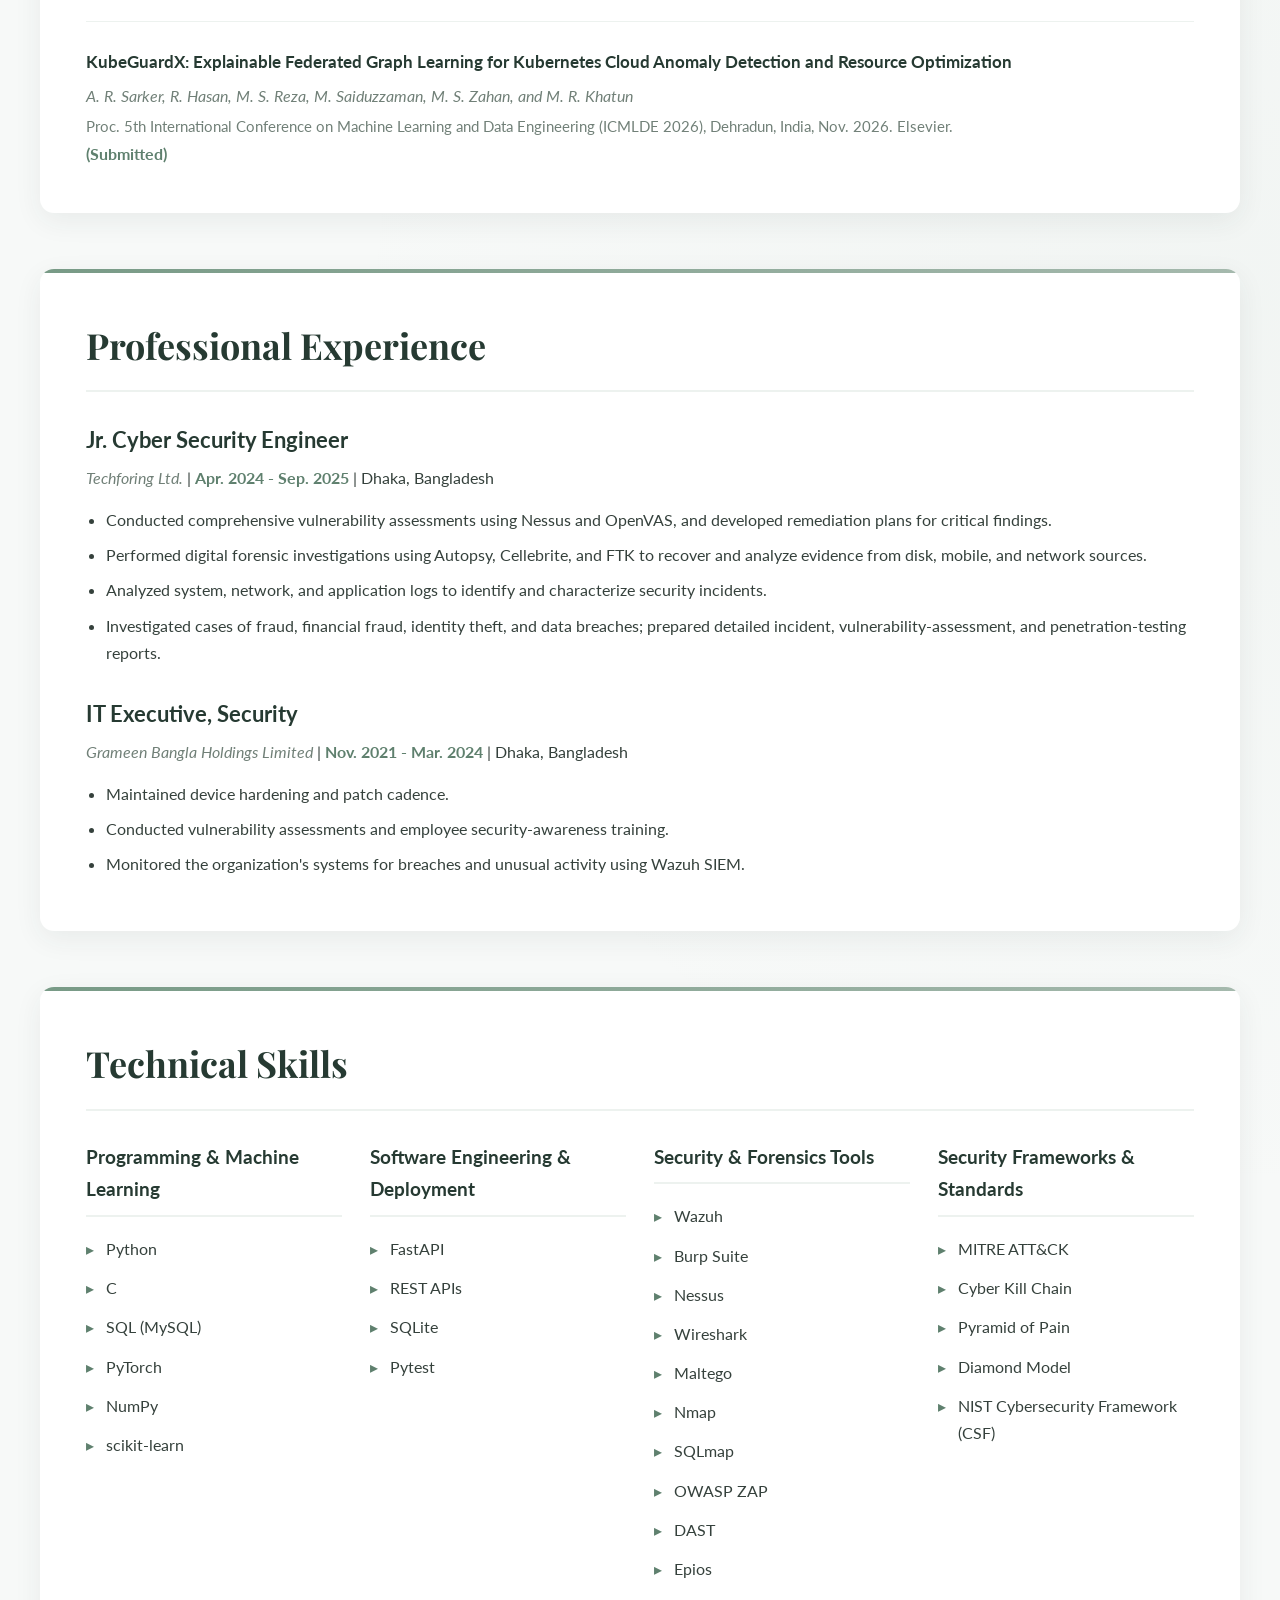
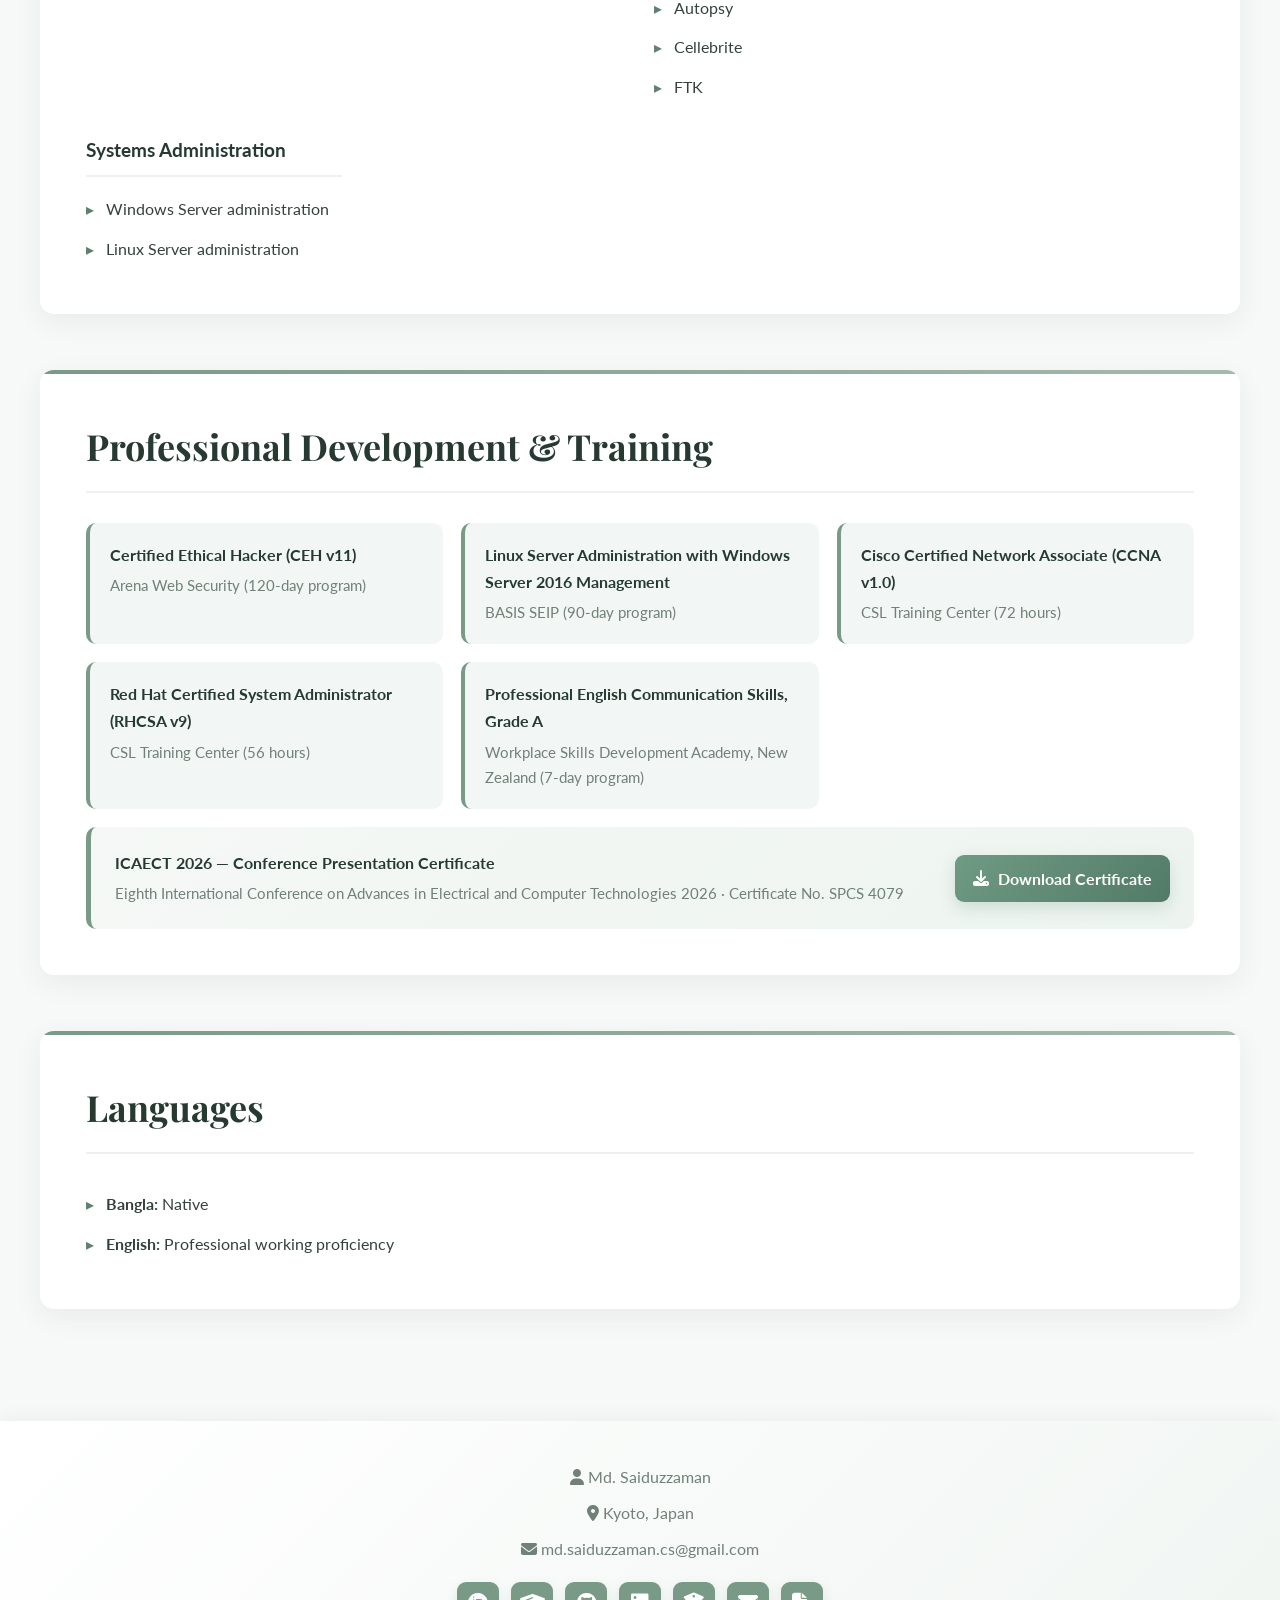
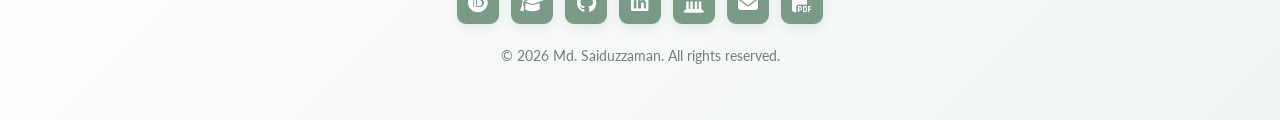
==== commit f79accd6: "Add files via upload" ====
--- a/phd-seeker-resume-website-preview.html
+++ b/phd-seeker-resume-website-preview.html
@@ -27,7 +27,13 @@
                 </div>
                 <div class="contact-info">
                     <p><i class="fas fa-map-marker-alt"></i> Kyoto, Japan</p>
-                                        <p><i class="fas fa-envelope"></i> <a href="mailto:md.saiduzzaman.cs@gmail.com">md.saiduzzaman.cs@gmail.com</a></p>
+                    <p><i class="fas fa-university"></i> <a href="mailto:st262556@m2.kcg.edu">st262556@m2.kcg.edu</a></p>
+                    <p><i class="fas fa-envelope"></i> <a href="mailto:md.saiduzzaman.cs@gmail.com">md.saiduzzaman.cs@gmail.com</a></p>
+                    <div class="academic-links">
+                        <a href="https://orcid.org/0009-0005-6615-3223" target="_blank" rel="noopener noreferrer" aria-label="ORCID profile"><i class="fab fa-orcid"></i> ORCID</a>
+                        <a href="https://scholar.google.com/citations?hl=en&amp;authuser=4&amp;user=881mTqMAAAAJ" target="_blank" rel="noopener noreferrer" aria-label="Google Scholar profile"><i class="fas fa-graduation-cap"></i> Google Scholar</a>
+                        <a href="https://github.com/SaiduzzamanLisan1337" target="_blank" rel="noopener noreferrer" aria-label="GitHub profile"><i class="fab fa-github"></i> GitHub</a>
+                    </div>
                 </div>
             </div>
         </div>
@@ -312,8 +318,12 @@
                 <p><i class="fas fa-map-marker-alt"></i> Kyoto, Japan</p>
                 <p><i class="fas fa-envelope"></i> <a href="mailto:md.saiduzzaman.cs@gmail.com">md.saiduzzaman.cs@gmail.com</a></p>
                 <div class="social-links">
+                    <a href="https://orcid.org/0009-0005-6615-3223" target="_blank" rel="noopener noreferrer" aria-label="ORCID"><i class="fab fa-orcid"></i></a>
+                    <a href="https://scholar.google.com/citations?hl=en&amp;authuser=4&amp;user=881mTqMAAAAJ" target="_blank" rel="noopener noreferrer" aria-label="Google Scholar"><i class="fas fa-graduation-cap"></i></a>
+                    <a href="https://github.com/SaiduzzamanLisan1337" target="_blank" rel="noopener noreferrer" aria-label="GitHub"><i class="fab fa-github"></i></a>
                     <a href="https://www.linkedin.com/in/saiduzzamanlisan1337/" target="_blank" rel="noopener noreferrer" aria-label="LinkedIn"><i class="fab fa-linkedin"></i></a>
-                    <a href="https://github.com/SaiduzzamanLisan1337" target="_blank" rel="noopener noreferrer" aria-label="GitHub"><i class="fab fa-github"></i></a>
+                    <a href="mailto:st262556@m2.kcg.edu" aria-label="KCGI email"><i class="fas fa-university"></i></a>
+                    <a href="mailto:md.saiduzzaman.cs@gmail.com" aria-label="Personal email"><i class="fas fa-envelope"></i></a>
                     <a href="assets/Resume%20of%20Md%20Saiduzzaman.pdf" download="Resume of Md Saiduzzaman.pdf" aria-label="Download Resume of Md Saiduzzaman"><i class="fas fa-file-pdf"></i></a>
                 </div>
                 <p style="margin-top: 20px; font-size: 0.9rem;">© 2026 Md. Saiduzzaman. All rights reserved.</p>
--- a/styles.css
+++ b/styles.css
@@ -220,6 +220,11 @@
 .contact-info a:hover, .contact-info a:focus-visible { color: var(--accent-dark); text-decoration: underline; text-underline-offset: 3px; }
 .contact-info i { color: var(--accent-color); font-size: 1.1rem; }
 
+.academic-links { display: flex; justify-content: flex-end; flex-wrap: wrap; gap: 8px; margin-top: 14px; }
+.academic-links a { display: inline-flex; align-items: center; gap: 6px; padding: 7px 10px; border: 1px solid rgba(95,128,110,.22); border-radius: 999px; background: rgba(255,255,255,.62); font-size: .86rem; font-weight: 700; }
+.academic-links a:hover, .academic-links a:focus-visible { background: rgba(111,154,131,.12); text-decoration: none; }
+.academic-links i { color: var(--accent-color); }
+
 .btn {
     display: inline-flex;
     align-items: center;
@@ -471,6 +476,7 @@
 
 /* Tablet */
 @media (max-width: 900px) {
+    .academic-links { justify-content: center; }
     header.hero-reference-bg { min-height: auto; }
     .hero-kyoto-art { width: 70vw; height: 190px; opacity: .16; }
     .header-content { flex-direction: column; text-align: center; gap: 26px; }
